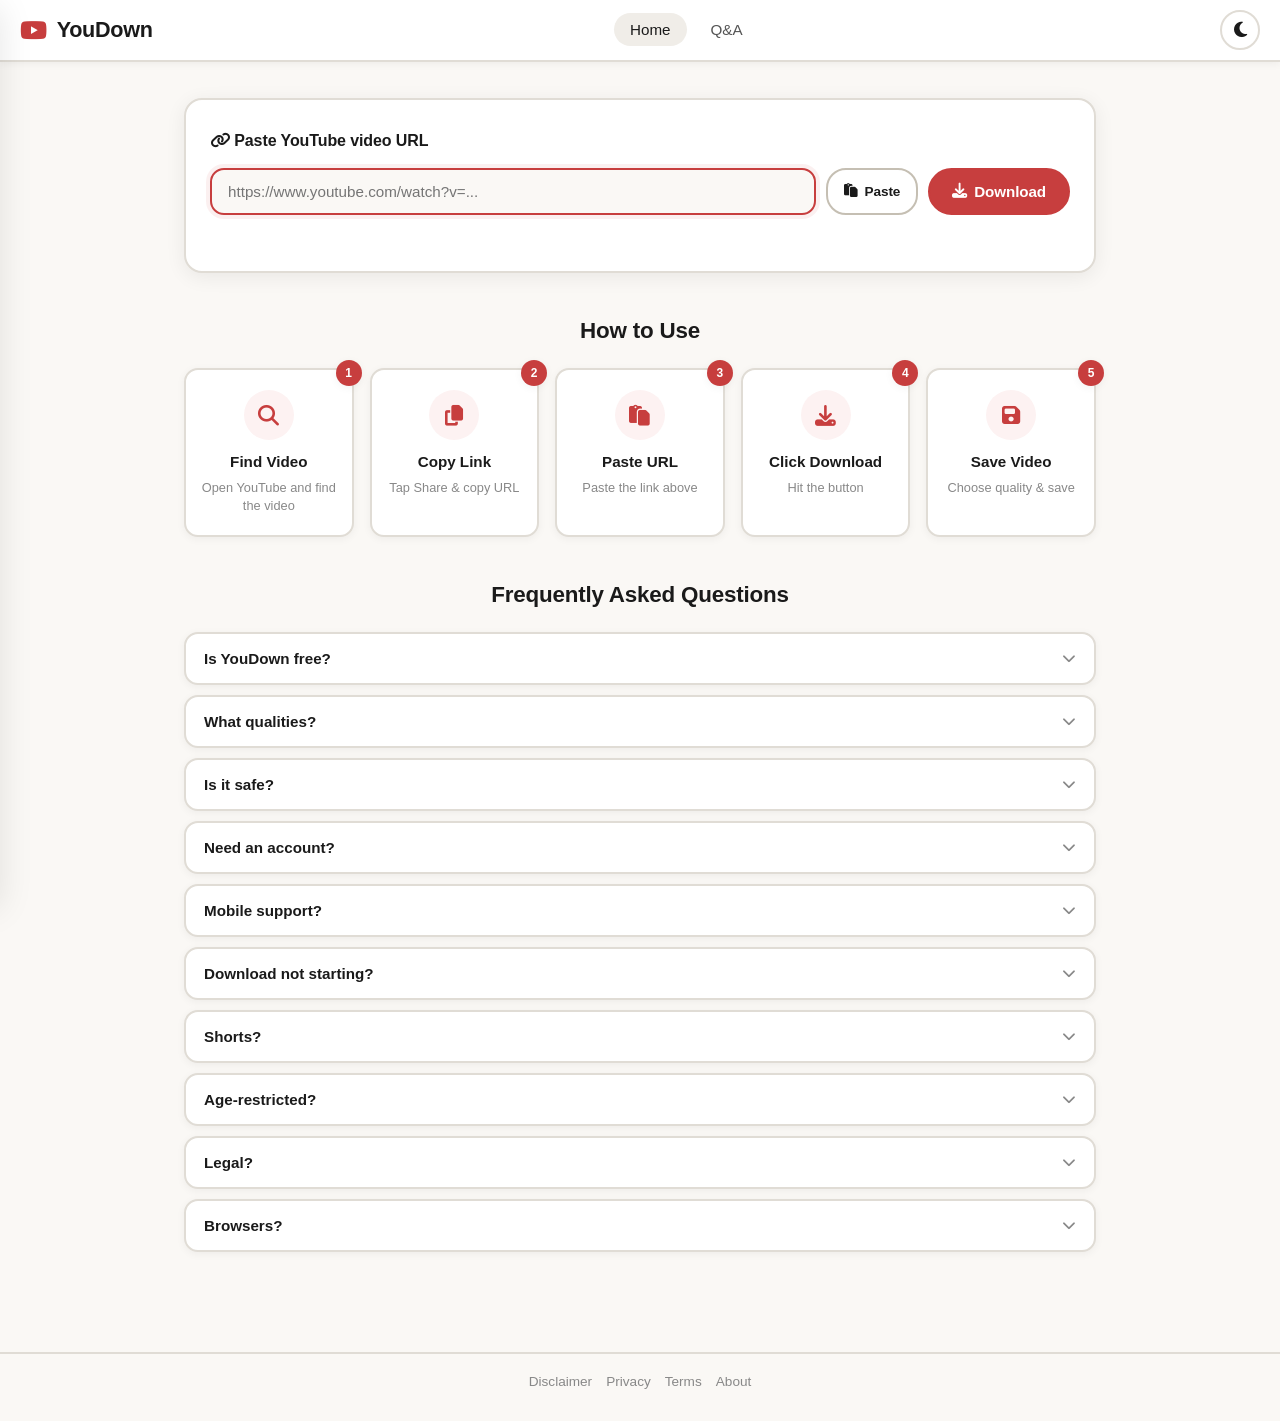
==== index.html @ 34039813 "Update and rename deepseek_html_20260524_008641.html to index.html" ====
<!DOCTYPE html>
<html lang="en">
<head>
    <meta charset="UTF-8">
    <meta name="viewport" content="width=device-width, initial-scale=1.0">
    <title>Snappy Down</title>
    <link rel="stylesheet" href="https://cdnjs.cloudflare.com/ajax/libs/font-awesome/6.4.0/css/all.min.css">
    <style>
        :root {
            --bg: #faf8f5;
            --bg-secondary: #f0ede8;
            --surface: #ffffff;
            --surface-hover: #f9f7f4;
            --text: #1a1a1a;
            --text-secondary: #555555;
            --text-muted: #888888;
            --border: #e0dcd5;
            --border-strong: #c5bfb3;
            --accent: #c73e3e;
            --accent-hover: #b53535;
            --accent-light: #fdf2f2;
            --shadow-sm: 0 2px 8px rgba(0, 0, 0, 0.05);
            --shadow: 0 4px 20px rgba(0, 0, 0, 0.07);
            --shadow-lg: 0 8px 32px rgba(0, 0, 0, 0.10);
            --radius-sm: 10px;
            --radius: 14px;
            --radius-lg: 18px;
            --font: -apple-system, BlinkMacSystemFont, 'Segoe UI', Roboto, Oxygen, Ubuntu, Cantarell, sans-serif;
            --transition: 0.2s cubic-bezier(0.4, 0, 0.2, 1);
            --navbar-height: 62px;
            --toast-bg: #1a1a1a;
            --toast-text: #ffffff;
            --overlay-bg: rgba(0, 0, 0, 0.5);
            --input-bg: #faf8f5;
        }

        body.dark {
            --bg: #1a1a1c;
            --bg-secondary: #222225;
            --surface: #28282b;
            --surface-hover: #2f2f33;
            --text: #e8e8e8;
            --text-secondary: #b0b0b0;
            --text-muted: #7a7a7a;
            --border: #3a3a3f;
            --border-strong: #505058;
            --accent: #e05555;
            --accent-hover: #c94848;
            --accent-light: #2a1f1f;
            --shadow-sm: 0 2px 8px rgba(0, 0, 0, 0.20);
            --shadow: 0 4px 20px rgba(0, 0, 0, 0.25);
            --shadow-lg: 0 8px 32px rgba(0, 0, 0, 0.30);
            --input-bg: #222225;
            --toast-bg: #e8e8e8;
            --toast-text: #1a1a1c;
            --overlay-bg: rgba(0, 0, 0, 0.7);
        }

        *,
        *::before,
        *::after {
            box-sizing: border-box;
            margin: 0;
            padding: 0;
        }

        html {
            scroll-behavior: smooth;
            font-size: 16px;
        }

        body {
            font-family: var(--font);
            background-color: var(--bg);
            color: var(--text);
            min-height: 100vh;
            transition: background-color var(--transition), color var(--transition);
            line-height: 1.6;
            -webkit-font-smoothing: antialiased;
            -moz-osx-font-smoothing: grayscale;
        }

        .navbar {
            position: sticky;
            top: 0;
            z-index: 1000;
            background: var(--surface);
            border-bottom: 2px solid var(--border);
            height: var(--navbar-height);
            display: flex;
            align-items: center;
            justify-content: space-between;
            padding: 0 20px;
            box-shadow: var(--shadow-sm);
            transition: background var(--transition), border var(--transition);
            gap: 16px;
        }

        .navbar-brand {
            display: flex;
            align-items: center;
            gap: 10px;
            font-weight: 700;
            font-size: 1.35rem;
            color: var(--text);
            text-decoration: none;
            letter-spacing: -0.3px;
            white-space: nowrap;
            flex-shrink: 0;
        }

        .navbar-brand i {
            color: var(--accent);
            font-size: 1.5rem;
        }

        .navbar-links {
            display: flex;
            align-items: center;
            gap: 8px;
            list-style: none;
        }

        .navbar-links a {
            text-decoration: none;
            color: var(--text-secondary);
            font-weight: 500;
            padding: 8px 16px;
            border-radius: 25px;
            transition: all var(--transition);
            font-size: 0.95rem;
            white-space: nowrap;
        }

        .navbar-links a:hover,
        .navbar-links a.active {
            color: var(--text);
            background: var(--bg-secondary);
        }

        .navbar-actions {
            display: flex;
            align-items: center;
            gap: 8px;
            flex-shrink: 0;
        }

        .btn-icon {
            width: 40px;
            height: 40px;
            border-radius: 50%;
            border: 2px solid var(--border);
            background: var(--surface);
            color: var(--text);
            cursor: pointer;
            display: flex;
            align-items: center;
            justify-content: center;
            font-size: 1.1rem;
            transition: all var(--transition);
            flex-shrink: 0;
        }

        .btn-icon:hover {
            background: var(--surface-hover);
            border-color: var(--border-strong);
        }
        .btn-icon:active {
            transform: scale(0.94);
        }

        .hamburger {
            display: none;
        }

        .drawer-overlay {
            display: none;
            position: fixed;
            inset: 0;
            background: var(--overlay-bg);
            z-index: 1100;
            opacity: 0;
            transition: opacity 0.25s ease;
        }
        .drawer-overlay.open {
            display: block;
            opacity: 1;
        }

        .drawer {
            position: fixed;
            top: 0;
            left: 0;
            width: 280px;
            height: 100vh;
            background: var(--surface);
            z-index: 1150;
            transform: translateX(-100%);
            transition: transform 0.3s cubic-bezier(0.4, 0, 0.2, 1);
            padding: 24px 20px;
            display: flex;
            flex-direction: column;
            gap: 16px;
            border-right: 2px solid var(--border);
            box-shadow: var(--shadow-lg);
        }
        .drawer.open {
            transform: translateX(0);
        }
        .drawer a {
            display: block;
            text-decoration: none;
            color: var(--text);
            font-weight: 500;
            padding: 12px 16px;
            border-radius: var(--radius-sm);
            transition: all var(--transition);
            font-size: 1rem;
        }
        .drawer a:hover {
            background: var(--bg-secondary);
        }
        .drawer-close {
            align-self: flex-end;
            background: none;
            border: none;
            color: var(--text);
            font-size: 1.5rem;
            cursor: pointer;
            padding: 6px;
        }

        .main-container {
            max-width: 680px;
            margin: 0 auto;
            padding: 28px 16px 40px;
            transition: max-width var(--transition);
        }

        @media (min-width: 1024px) {
            .main-container {
                max-width: 960px;
                padding: 36px 24px 48px;
            }
        }

        .input-card {
            background: var(--surface);
            border: 2px solid var(--border);
            border-radius: var(--radius-lg);
            padding: 28px 24px;
            box-shadow: var(--shadow);
            transition: all var(--transition);
            position: relative;
        }
        .input-card.hidden {
            display: none;
        }
        .input-card-label {
            font-weight: 600;
            font-size: 1rem;
            margin-bottom: 14px;
            color: var(--text);
            letter-spacing: -0.1px;
        }
        .input-row {
            display: flex;
            gap: 10px;
            flex-wrap: wrap;
        }
        .input-field {
            flex: 1;
            min-width: 200px;
            padding: 13px 16px;
            border: 2px solid var(--border);
            border-radius: var(--radius);
            background: var(--input-bg);
            color: var(--text);
            font-size: 0.95rem;
            font-family: var(--font);
            transition: all var(--transition);
            outline: none;
        }
        .input-field:focus {
            border-color: var(--accent);
            box-shadow: 0 0 0 4px rgba(199, 62, 62, 0.08);
        }
        .input-field.error {
            border-color: #e05555;
            animation: shake 0.5s ease;
        }
        @keyframes shake {
            0%,
            100% {
                transform: translateX(0);
            }
            20% {
                transform: translateX(-6px);
            }
            40% {
                transform: translateX(6px);
            }
            60% {
                transform: translateX(-4px);
            }
            80% {
                transform: translateX(4px);
            }
        }

        .btn {
            padding: 12px 22px;
            border-radius: 25px;
            font-weight: 600;
            font-size: 0.95rem;
            cursor: pointer;
            border: 2px solid transparent;
            transition: all var(--transition);
            font-family: var(--font);
            white-space: nowrap;
            display: inline-flex;
            align-items: center;
            gap: 7px;
            letter-spacing: -0.1px;
        }
        .btn:active {
            transform: scale(0.96);
        }
        .btn-primary {
            background: var(--accent);
            color: #fff;
            border-color: var(--accent);
        }
        .btn-primary:hover {
            background: var(--accent-hover);
            border-color: var(--accent-hover);
            box-shadow: 0 4px 16px rgba(199, 62, 62, 0.25);
        }
        .btn-outline {
            background: var(--surface);
            color: var(--text);
            border-color: var(--border-strong);
        }
        .btn-outline:hover {
            background: var(--surface-hover);
            border-color: var(--text-muted);
        }
        .btn-sm {
            padding: 8px 16px;
            font-size: 0.85rem;
            border-radius: 20px;
        }
        .btn:disabled {
            opacity: 0.6;
            cursor: not-allowed;
            pointer-events: none;
        }

        .error-message {
            color: #e05555;
            font-size: 0.85rem;
            margin-top: 8px;
            min-height: 20px;
            font-weight: 500;
        }

        .spinner {
            display: inline-block;
            width: 18px;
            height: 18px;
            border: 2.5px solid rgba(255, 255, 255, 0.3);
            border-top-color: #fff;
            border-radius: 50%;
            animation: spin 0.7s linear infinite;
        }
        @keyframes spin {
            to {
                transform: rotate(360deg);
            }
        }
        .btn-outline .spinner {
            border-color: rgba(0, 0, 0, 0.15);
            border-top-color: var(--text);
        }
        body.dark .btn-outline .spinner {
            border-color: rgba(255, 255, 255, 0.2);
            border-top-color: #fff;
        }

        .result-card {
            background: var(--surface);
            border: 2px solid var(--border);
            border-radius: var(--radius-lg);
            padding: 24px;
            box-shadow: var(--shadow);
            animation: fadeSlideIn 0.4s ease;
            position: relative;
            transition: all var(--transition);
        }
        .result-card.hidden {
            display: none;
        }
        @keyframes fadeSlideIn {
            from {
                opacity: 0;
                transform: translateY(20px);
            }
            to {
                opacity: 1;
                transform: translateY(0);
            }
        }
        .result-new-link-btn {
            position: absolute;
            top: 16px;
            right: 16px;
            width: 38px;
            height: 38px;
            border-radius: 50%;
            border: 2px solid var(--border);
            background: var(--surface);
            color: var(--text);
            cursor: pointer;
            display: flex;
            align-items: center;
            justify-content: center;
            font-size: 1.2rem;
            transition: all var(--transition);
            z-index: 5;
        }
        .result-new-link-btn:hover {
            background: var(--accent-light);
            border-color: var(--accent);
            color: var(--accent);
        }
        .result-layout {
            display: flex;
            gap: 20px;
            flex-wrap: wrap;
            align-items: flex-start;
        }
        .result-video-wrapper {
            flex-shrink: 0;
            width: 100%;
            max-width: 100%;
            border-radius: var(--radius);
            overflow: hidden;
            background: #000;
            box-shadow: var(--shadow-sm);
            border: 2px solid var(--border);
        }
        .result-video-wrapper video {
            width: 100%;
            display: block;
            border-radius: var(--radius);
            max-height: 400px;
            object-fit: contain;
        }
        @media (min-width: 768px) {
            .result-video-wrapper {
                width: 220px;
                max-width: 220px;
                flex-shrink: 0;
            }
            .result-video-wrapper video {
                max-height: 180px;
            }
        }
        .result-info {
            flex: 1;
            min-width: 200px;
            display: flex;
            flex-direction: column;
            gap: 12px;
        }
        .result-title {
            font-weight: 700;
            font-size: 1.1rem;
            color: var(--text);
            line-height: 1.3;
            word-break: break-word;
        }
        .result-channel {
            font-weight: 500;
            font-size: 0.9rem;
            color: var(--text-secondary);
            display: flex;
            align-items: center;
            gap: 6px;
        }
        .result-channel i {
            color: var(--accent);
            font-size: 0.85rem;
        }
        .result-dl-buttons {
            display: flex;
            flex-wrap: wrap;
            gap: 8px;
            margin-top: 4px;
        }
        .result-dl-buttons .btn {
            font-size: 0.85rem;
            padding: 9px 16px;
            border-radius: 22px;
        }

        .section-title {
            text-align: center;
            font-weight: 700;
            font-size: 1.4rem;
            margin: 40px 0 20px;
            color: var(--text);
            letter-spacing: -0.2px;
        }
        .steps-grid {
            display: grid;
            grid-template-columns: repeat(2, 1fr);
            gap: 14px;
            margin-bottom: 32px;
        }
        @media (min-width: 640px) {
            .steps-grid {
                grid-template-columns: repeat(3, 1fr);
            }
        }
        @media (min-width: 1024px) {
            .steps-grid {
                grid-template-columns: repeat(5, 1fr);
                gap: 16px;
            }
        }
        .step-card {
            background: var(--surface);
            border: 2px solid var(--border);
            border-radius: var(--radius);
            padding: 20px 14px;
            text-align: center;
            transition: all var(--transition);
            position: relative;
            box-shadow: var(--shadow-sm);
            opacity: 0;
            transform: translateY(30px);
        }
        .step-card.visible {
            opacity: 1;
            transform: translateY(0);
            transition: all 0.5s ease;
        }
        .step-card:hover {
            box-shadow: var(--shadow);
            border-color: var(--border-strong);
            transform: translateY(-2px);
        }
        .step-badge {
            position: absolute;
            top: -10px;
            right: -10px;
            width: 26px;
            height: 26px;
            border-radius: 50%;
            background: var(--accent);
            color: #fff;
            font-weight: 700;
            font-size: 0.75rem;
            display: flex;
            align-items: center;
            justify-content: center;
            box-shadow: var(--shadow-sm);
        }
        .step-icon-circle {
            width: 50px;
            height: 50px;
            border-radius: 50%;
            background: #fdf2f2;
            color: var(--accent);
            display: flex;
            align-items: center;
            justify-content: center;
            font-size: 1.3rem;
            margin: 0 auto 10px;
        }
        body.dark .step-icon-circle {
            background: #2a1f1f;
            color: #e05555;
        }
        .step-card h4 {
            font-weight: 600;
            font-size: 0.95rem;
            margin-bottom: 4px;
            color: var(--text);
        }
        .step-card p {
            font-size: 0.8rem;
            color: var(--text-muted);
            line-height: 1.4;
        }

        .faq-section {
            margin-bottom: 32px;
        }
        .faq-item {
            border: 2px solid var(--border);
            border-radius: var(--radius);
            margin-bottom: 10px;
            background: var(--surface);
            overflow: hidden;
            transition: all var(--transition);
            box-shadow: var(--shadow-sm);
        }
        .faq-question {
            width: 100%;
            background: none;
            border: none;
            padding: 16px 18px;
            font-size: 0.95rem;
            font-weight: 600;
            cursor: pointer;
            display: flex;
            justify-content: space-between;
            align-items: center;
            color: var(--text);
            font-family: var(--font);
            text-align: left;
            transition: all var(--transition);
            gap: 12px;
        }
        .faq-question:hover {
            background: var(--surface-hover);
        }
        .faq-question i {
            transition: transform 0.3s ease;
            font-size: 0.85rem;
            color: var(--text-muted);
            flex-shrink: 0;
        }
        .faq-item.open .faq-question i {
            transform: rotate(180deg);
            color: var(--accent);
        }
        .faq-answer {
            max-height: 0;
            overflow: hidden;
            transition: max-height 0.35s ease, padding 0.35s ease;
            padding: 0 18px;
        }
        .faq-item.open .faq-answer {
            max-height: 200px;
            padding: 0 18px 16px;
        }
        .faq-answer p {
            font-size: 0.88rem;
            color: var(--text-secondary);
            line-height: 1.5;
        }

        .app-footer {
            text-align: center;
            padding: 20px 16px 32px;
            border-top: 2px solid var(--border);
            margin-top: 20px;
            display: flex;
            flex-wrap: wrap;
            justify-content: center;
            gap: 14px;
        }
        .app-footer button {
            background: none;
            border: none;
            color: var(--text-muted);
            cursor: pointer;
            font-size: 0.85rem;
            font-family: var(--font);
            transition: color var(--transition);
            font-weight: 500;
        }
        .app-footer button:hover {
            color: var(--accent);
            text-decoration: underline;
        }

        .modal-overlay {
            position: fixed;
            inset: 0;
            background: var(--overlay-bg);
            z-index: 2000;
            display: flex;
            align-items: center;
            justify-content: center;
            padding: 20px;
            opacity: 0;
            pointer-events: none;
            transition: opacity 0.25s ease;
        }
        .modal-overlay.open {
            opacity: 1;
            pointer-events: auto;
        }
        .modal-card {
            background: var(--surface);
            border: 2px solid var(--border);
            border-radius: var(--radius-lg);
            padding: 28px 24px;
            max-width: 520px;
            width: 100%;
            box-shadow: var(--shadow-lg);
            position: relative;
            max-height: 80vh;
            overflow-y: auto;
            transform: translateY(20px);
            transition: transform 0.3s ease;
        }
        .modal-overlay.open .modal-card {
            transform: translateY(0);
        }
        .modal-close {
            position: absolute;
            top: 12px;
            right: 14px;
            background: none;
            border: none;
            font-size: 1.4rem;
            cursor: pointer;
            color: var(--text-muted);
            transition: color var(--transition);
        }
        .modal-close:hover {
            color: var(--accent);
        }
        .modal-card h3 {
            margin-bottom: 12px;
            font-size: 1.2rem;
            color: var(--text);
        }
        .modal-card p {
            font-size: 0.9rem;
            color: var(--text-secondary);
            line-height: 1.6;
        }

        .toast-container {
            position: fixed;
            top: 20px;
            right: 20px;
            z-index: 3000;
            display: flex;
            flex-direction: column;
            gap: 10px;
            pointer-events: none;
        }
        .toast {
            background: var(--toast-bg);
            color: var(--toast-text);
            padding: 14px 20px;
            border-radius: 25px;
            font-weight: 600;
            font-size: 0.9rem;
            box-shadow: var(--shadow-lg);
            animation: toastIn 0.35s ease, toastOut 0.35s ease 2.8s forwards;
            pointer-events: auto;
            max-width: 380px;
            word-break: break-word;
            display: flex;
            align-items: center;
            gap: 8px;
        }
        .toast.success {
            border-left: 4px solid #4caf50;
        }
        .toast.error {
            border-left: 4px solid #e05555;
        }
        @keyframes toastIn {
            from {
                opacity: 0;
                transform: translateX(60px);
            }
            to {
                opacity: 1;
                transform: translateX(0);
            }
        }
        @keyframes toastOut {
            from {
                opacity: 1;
                transform: translateX(0);
            }
            to {
                opacity: 0;
                transform: translateX(60px);
            }
        }

        @media (max-width: 768px) {
            .navbar-links {
                display: none;
            }
            .hamburger {
                display: flex;
            }
            .input-row {
                flex-direction: column;
            }
            .result-layout {
                flex-direction: column;
            }
            .result-video-wrapper {
                width: 100%;
                max-width: 100%;
            }
            .result-video-wrapper video {
                max-height: 300px;
            }
        }
    </style>
</head>
<body>
    <nav class="navbar" id="navbar">
        <a href="#" class="navbar-brand"><i class="fa-brands fa-youtube"></i> YouDown</a>
        <ul class="navbar-links" id="navbarLinks">
            <li><a href="#home" class="active">Home</a></li>
            <li><a href="#faq-section">Q&A</a></li>
        </ul>
        <div class="navbar-actions">
            <button class="btn-icon" id="themeToggle" title="Toggle theme"><i class="fa-solid fa-moon"></i></button>
            <button class="btn-icon hamburger" id="hamburgerBtn"><i class="fa-solid fa-bars"></i></button>
        </div>
    </nav>

    <div class="drawer-overlay" id="drawerOverlay"></div>
    <div class="drawer" id="drawer">
        <button class="drawer-close" id="drawerClose">&times;</button>
        <a href="#home" class="drawer-link">Home</a>
        <a href="#faq-section" class="drawer-link">Q&A</a>
    </div>

    <div class="main-container" id="home">
        <div class="input-card" id="inputCard">
            <div class="input-card-label"><i class="fa-solid fa-link"></i> Paste YouTube video URL</div>
            <div class="input-row">
                <input type="text" class="input-field" id="urlInput" placeholder="https://www.youtube.com/watch?v=..." autocomplete="off">
                <button class="btn btn-outline btn-sm" id="pasteBtn"><i class="fa-solid fa-paste"></i> Paste</button>
                <button class="btn btn-primary" id="downloadBtn"><i class="fa-solid fa-download"></i> Download</button>
            </div>
            <div class="error-message" id="errorMessage"></div>
        </div>

        <div class="result-card hidden" id="resultCard">
            <button class="result-new-link-btn" id="newLinkBtn" title="New Link"><i class="fa-solid fa-plus"></i></button>
            <div class="result-layout">
                <div class="result-video-wrapper" id="videoWrapper">
                    <video id="videoPlayer" controls playsinline preload="metadata"></video>
                </div>
                <div class="result-info">
                    <div class="result-title" id="resultTitle">-</div>
                    <div class="result-channel" id="resultChannel"><i class="fa-solid fa-user"></i> <span>-</span></div>
                    <div class="result-dl-buttons" id="resultButtons"></div>
                </div>
            </div>
        </div>

        <h2 class="section-title">How to Use</h2>
        <div class="steps-grid" id="stepsGrid">
            <div class="step-card" data-step="1"><span class="step-badge">1</span><div class="step-icon-circle"><i class="fa-solid fa-magnifying-glass"></i></div><h4>Find Video</h4><p>Open YouTube and find the video</p></div>
            <div class="step-card" data-step="2"><span class="step-badge">2</span><div class="step-icon-circle"><i class="fa-solid fa-copy"></i></div><h4>Copy Link</h4><p>Tap Share & copy URL</p></div>
            <div class="step-card" data-step="3"><span class="step-badge">3</span><div class="step-icon-circle"><i class="fa-solid fa-paste"></i></div><h4>Paste URL</h4><p>Paste the link above</p></div>
            <div class="step-card" data-step="4"><span class="step-badge">4</span><div class="step-icon-circle"><i class="fa-solid fa-download"></i></div><h4>Click Download</h4><p>Hit the button</p></div>
            <div class="step-card" data-step="5"><span class="step-badge">5</span><div class="step-icon-circle"><i class="fa-solid fa-floppy-disk"></i></div><h4>Save Video</h4><p>Choose quality & save</p></div>
        </div>

        <h2 class="section-title" id="faq-section">Frequently Asked Questions</h2>
        <div class="faq-section" id="faqContainer">
            <div class="faq-item"><button class="faq-question">Is YouDown free? <i class="fa-solid fa-chevron-down"></i></button><div class="faq-answer"><p>Yes, completely free.</p></div></div>
            <div class="faq-item"><button class="faq-question">What qualities? <i class="fa-solid fa-chevron-down"></i></button><div class="faq-answer"><p>360p, 720p, 1080p, audio.</p></div></div>
            <div class="faq-item"><button class="faq-question">Is it safe? <i class="fa-solid fa-chevron-down"></i></button><div class="faq-answer"><p>Yes, no data stored.</p></div></div>
            <div class="faq-item"><button class="faq-question">Need an account? <i class="fa-solid fa-chevron-down"></i></button><div class="faq-answer"><p>No account required.</p></div></div>
            <div class="faq-item"><button class="faq-question">Mobile support? <i class="fa-solid fa-chevron-down"></i></button><div class="faq-answer"><p>Fully responsive.</p></div></div>
            <div class="faq-item"><button class="faq-question">Download not starting? <i class="fa-solid fa-chevron-down"></i></button><div class="faq-answer"><p>Check URL validity.</p></div></div>
            <div class="faq-item"><button class="faq-question">Shorts? <i class="fa-solid fa-chevron-down"></i></button><div class="faq-answer"><p>Yes, supported.</p></div></div>
            <div class="faq-item"><button class="faq-question">Age-restricted? <i class="fa-solid fa-chevron-down"></i></button><div class="faq-answer"><p>May require login.</p></div></div>
            <div class="faq-item"><button class="faq-question">Legal? <i class="fa-solid fa-chevron-down"></i></button><div class="faq-answer"><p>Check YouTube's terms.</p></div></div>
            <div class="faq-item"><button class="faq-question">Browsers? <i class="fa-solid fa-chevron-down"></i></button><div class="faq-answer"><p>All modern browsers.</p></div></div>
        </div>
    </div>

    <footer class="app-footer">
        <button data-modal="disclaimer">Disclaimer</button>
        <button data-modal="privacy">Privacy</button>
        <button data-modal="terms">Terms</button>
        <button data-modal="about">About</button>
    </footer>

    <div class="modal-overlay" id="modalDisclaimer"><div class="modal-card"><button class="modal-close" data-close>&times;</button><h3>Disclaimer</h3><p>Educational tool. Not affiliated with YouTube.</p></div></div>
    <div class="modal-overlay" id="modalPrivacy"><div class="modal-card"><button class="modal-close" data-close>&times;</button><h3>Privacy</h3><p>No data collected.</p></div></div>
    <div class="modal-overlay" id="modalTerms"><div class="modal-card"><button class="modal-close" data-close>&times;</button><h3>Terms</h3><p>Use responsibly.</p></div></div>
    <div class="modal-overlay" id="modalAbout"><div class="modal-card"><button class="modal-close" data-close>&times;</button><h3>About</h3><p>Minimalist YouTube downloader with dual API support.</p></div></div>

    <div class="toast-container" id="toastContainer"></div>

    <script>
        (function() {
            // ============ API CONFIGURATION ============
            const API_CONFIG = {
                videoDetailsEndpoint: 'https://youtube-media-downloader.p.rapidapi.com/v2/video/details',
                mp3DownloadEndpoint: 'https://youtube-mp3-audio-video-downloader.p.rapidapi.com/get_mp3_download_link',
                key: '23d7792dfamshac4ad4751a68f49p1438c8jsn17a353c04fbd',
                videoHost: 'youtube-media-downloader.p.rapidapi.com',
                mp3Host: 'youtube-mp3-audio-video-downloader.p.rapidapi.com'
            };

            const $ = (s) => document.querySelector(s);
            const $$ = (s) => document.querySelectorAll(s);

            const urlInput = $('#urlInput');
            const pasteBtn = $('#pasteBtn');
            const downloadBtn = $('#downloadBtn');
            const errorMessage = $('#errorMessage');
            const inputCard = $('#inputCard');
            const resultCard = $('#resultCard');
            const newLinkBtn = $('#newLinkBtn');
            const videoPlayer = $('#videoPlayer');
            const resultTitle = $('#resultTitle');
            const resultChannel = $('#resultChannel span');
            const resultButtons = $('#resultButtons');
            const themeToggle = $('#themeToggle');
            const hamburgerBtn = $('#hamburgerBtn');
            const drawer = $('#drawer');
            const drawerOverlay = $('#drawerOverlay');
            const drawerClose = $('#drawerClose');
            const toastContainer = $('#toastContainer');
            const stepCards = $$('.step-card');
            const faqContainer = $('#faqContainer');
            const modalOverlays = $$('.modal-overlay');

            let isDownloading = false;

            // ============ THEME ============
            function applyTheme(mode) {
                if (mode === 'dark') {
                    document.body.classList.add('dark');
                    themeToggle.innerHTML = '<i class="fa-solid fa-sun"></i>';
                } else {
                    document.body.classList.remove('dark');
                    themeToggle.innerHTML = '<i class="fa-solid fa-moon"></i>';
                }
                localStorage.setItem('youdown-theme', mode);
            }
            const savedTheme = localStorage.getItem('youdown-theme') || 'light';
            applyTheme(savedTheme);
            themeToggle.addEventListener('click', () => {
                const current = document.body.classList.contains('dark') ? 'dark' : 'light';
                applyTheme(current === 'dark' ? 'light' : 'dark');
            });

            // ============ DRAWER ============
            function openDrawer() {
                drawer.classList.add('open');
                drawerOverlay.classList.add('open');
                document.body.style.overflow = 'hidden';
            }
            function closeDrawer() {
                drawer.classList.remove('open');
                drawerOverlay.classList.remove('open');
                document.body.style.overflow = '';
            }
            hamburgerBtn.addEventListener('click', openDrawer);
            drawerClose.addEventListener('click', closeDrawer);
            drawerOverlay.addEventListener('click', closeDrawer);
            document.querySelectorAll('.drawer-link').forEach(link => link.addEventListener('click', closeDrawer));

            // ============ TOAST ============
            function showToast(message, type = 'success') {
                const toast = document.createElement('div');
                toast.className = `toast ${type}`;
                toast.innerHTML = `<i class="fa-solid ${type === 'success' ? 'fa-circle-check' : 'fa-circle-exclamation'}"></i> ${message}`;
                toastContainer.appendChild(toast);
                setTimeout(() => toast.remove(), 3300);
            }

            // ============ ERROR ============
            function showError(msg) {
                errorMessage.textContent = msg;
                urlInput.classList.add('error');
                setTimeout(() => urlInput.classList.remove('error'), 500);
            }
            function clearError() {
                errorMessage.textContent = '';
                urlInput.classList.remove('error');
            }

            // ============ CLIPBOARD ============
            async function handlePaste() {
                clearError();
                try {
                    const permission = await navigator.permissions.query({ name: 'clipboard-read' });
                    if (permission.state === 'denied') {
                        showToast('Clipboard access denied. Paste manually.', 'error');
                        return;
                    }
                    const text = await navigator.clipboard.readText();
                    if (text.trim()) {
                        urlInput.value = text.trim();
                        showToast('URL pasted!', 'success');
                    } else {
                        showToast('Clipboard empty.', 'error');
                    }
                } catch {
                    showToast('Could not read clipboard. Use Ctrl+V.', 'error');
                }
                urlInput.focus();
            }
            pasteBtn.addEventListener('click', handlePaste);

            // ============ URL VALIDATION ============
            function isValidYouTubeURL(url) {
                return /^(https?:\/\/)?(www\.)?(youtube\.com\/(watch\?v=|shorts\/|embed\/)|youtu\.be\/)[\w\-]{11}/i.test(url);
            }

            // ============ EXTRACT VIDEO ID ============
            function extractVideoId(url) {
                const match = url.match(/(?:v=|\/|youtu\.be\/)([0-9A-Za-z_-]{11})/);
                return match ? match[1] : null;
            }

            // ============ DOWNLOAD HANDLER (DUAL API) ============
            async function handleDownload() {
                if (isDownloading) return;
                clearError();
                const url = urlInput.value.trim();
                if (!url) {
                    showError('Please enter a YouTube video URL.');
                    return;
                }
                if (!isValidYouTubeURL(url)) {
                    showError('Invalid YouTube URL.');
                    return;
                }
                isDownloading = true;
                downloadBtn.disabled = true;
                downloadBtn.innerHTML = '<span class="spinner"></span> Fetching...';

                try {
                    const videoId = extractVideoId(url);
                    if (!videoId) throw new Error('Could not extract video ID.');

                    // Fetch video details (format info + channel name)
                    const videoResponse = await fetch(`${API_CONFIG.videoDetailsEndpoint}?videoId=${videoId}`, {
                        method: 'GET',
                        headers: {
                            'x-rapidapi-key': API_CONFIG.key,
                            'x-rapidapi-host': API_CONFIG.videoHost,
                            'Content-Type': 'application/json'
                        }
                    });
                    if (!videoResponse.ok) {
                        const errText = await videoResponse.text();
                        throw new Error(`Video API error (${videoResponse.status}): ${errText.substring(0, 120)}`);
                    }
                    const videoData = await videoResponse.json();
                    console.log('Video details:', videoData);

                    const title = videoData.title || 'Unknown Title';
                    const author = videoData.channelTitle || videoData.channel || 'Unknown Channel';
                    let formats = [];
                    if (videoData.videos && Array.isArray(videoData.videos.items)) {
                        formats = videoData.videos.items;
                    }
                    if (!formats.length) throw new Error('No downloadable formats found.');

                    // Fetch MP3 download link (second API)
                    let mp3Url = null;
                    try {
                        const mp3Response = await fetch(`${API_CONFIG.mp3DownloadEndpoint}/${videoId}?quality=low&wait_until_the_file_is_ready=false`, {
                            method: 'GET',
                            headers: {
                                'x-rapidapi-key': API_CONFIG.key,
                                'x-rapidapi-host': API_CONFIG.mp3Host,
                                'Content-Type': 'application/json'
                            }
                        });
                        if (mp3Response.ok) {
                            const mp3Data = await mp3Response.json();
                            console.log('MP3 API response:', mp3Data);
                            // The API might return a link field or a direct URL string
                            if (typeof mp3Data === 'string') {
                                mp3Url = mp3Data;
                            } else if (mp3Data.link) {
                                mp3Url = mp3Data.link;
                            } else if (mp3Data.url) {
                                mp3Url = mp3Data.url;
                            }
                        }
                    } catch (mp3Error) {
                        console.warn('MP3 API failed, continuing without audio:', mp3Error);
                    }

                    // Build format buttons
                    const hd = formats.find(f => f.quality?.includes('1080')) || formats.find(f => f.quality?.includes('720')) || formats[0];
                    const sd = formats.find(f => f.quality?.includes('360')) || formats.find(f => f.quality?.includes('480')) || null;
                    const playerUrl = hd.url;

                    // Populate UI
                    resultTitle.textContent = title;
                    resultChannel.textContent = author;
                    videoPlayer.innerHTML = '';
                    if (playerUrl) {
                        const source = document.createElement('source');
                        source.src = playerUrl;
                        source.type = 'video/mp4';
                        videoPlayer.appendChild(source);
                        videoPlayer.load();
                    }

                    resultButtons.innerHTML = '';
                    const addedUrls = new Set();
                    function addButton(label, link, primary = false) {
                        if (!link || addedUrls.has(link)) return;
                        addedUrls.add(link);
                        const btn = document.createElement('button');
                        btn.className = `btn ${primary ? 'btn-primary' : 'btn-outline'} btn-sm`;
                        btn.innerHTML = `<i class="fa-solid fa-download"></i> ${label}`;
                        btn.addEventListener('click', () => window.open(link, '_blank'));
                        resultButtons.appendChild(btn);
                    }

                    if (hd) addButton('HD Video', hd.url, true);
                    if (sd && sd.url !== hd?.url) addButton('SD Video', sd.url);
                    if (mp3Url) addButton('Audio MP3', mp3Url);
                    // Add remaining formats as fallback
                    formats.forEach(f => {
                        if (!addedUrls.has(f.url)) addButton(f.quality || 'Download', f.url);
                    });

                    inputCard.classList.add('hidden');
                    resultCard.classList.remove('hidden');
                    resultCard.style.animation = 'none';
                    resultCard.offsetHeight;
                    resultCard.style.animation = 'fadeSlideIn 0.4s ease';
                    resultCard.scrollIntoView({ behavior: 'smooth', block: 'start' });
                    showToast('Video ready! 🎉', 'success');
                } catch (err) {
                    console.error(err);
                    showError(err.message);
                    showToast(err.message, 'error');
                } finally {
                    isDownloading = false;
                    downloadBtn.disabled = false;
                    downloadBtn.innerHTML = '<i class="fa-solid fa-download"></i> Download';
                }
            }

            downloadBtn.addEventListener('click', handleDownload);
            urlInput.addEventListener('keydown', (e) => { if (e.key === 'Enter') handleDownload(); });

            // ============ NEW LINK RESET ============
            newLinkBtn.addEventListener('click', () => {
                resultCard.classList.add('hidden');
                inputCard.classList.remove('hidden');
                urlInput.value = '';
                clearError();
                videoPlayer.innerHTML = '';
                resultButtons.innerHTML = '';
                resultTitle.textContent = '-';
                resultChannel.textContent = '-';
                urlInput.focus();
                window.scrollTo({ top: inputCard.offsetTop - 80, behavior: 'smooth' });
            });

            // ============ STEPS ANIMATION ============
            const observer = new IntersectionObserver((entries) => {
                entries.forEach(entry => {
                    if (entry.isIntersecting) {
                        const card = entry.target;
                        const step = parseInt(card.dataset.step || 1);
                        setTimeout(() => card.classList.add('visible'), (step - 1) * 80);
                        observer.unobserve(card);
                    }
                });
            }, { threshold: 0.2 });
            stepCards.forEach(card => observer.observe(card));

            // ============ FAQ ACCORDION ============
            faqContainer.addEventListener('click', (e) => {
                const q = e.target.closest('.faq-question');
                if (!q) return;
                const item = q.closest('.faq-item');
                const wasOpen = item.classList.contains('open');
                $$('.faq-item.open').forEach(i => i.classList.remove('open'));
                if (!wasOpen) item.classList.add('open');
            });

            // ============ MODALS ============
            function openModal(id) {
                const modal = document.getElementById(id);
                if (modal) {
                    modal.classList.add('open');
                    document.body.style.overflow = 'hidden';
                }
            }
            function closeAllModals() {
                modalOverlays.forEach(m => m.classList.remove('open'));
                document.body.style.overflow = '';
            }
            document.querySelectorAll('.app-footer button[data-modal]').forEach(btn => {
                btn.addEventListener('click', () => openModal('modal' + btn.dataset.modal.charAt(0).toUpperCase() + btn.dataset.modal.slice(1)));
            });
            document.querySelectorAll('.modal-close[data-close]').forEach(btn => btn.addEventListener('click', closeAllModals));
            modalOverlays.forEach(overlay => overlay.addEventListener('click', (e) => { if (e.target === overlay) closeAllModals(); }));
            document.addEventListener('keydown', (e) => { if (e.key === 'Escape') closeAllModals(); });

            // ============ NAV ACTIVE LINK ============
            document.querySelectorAll('#navbarLinks a').forEach(link => {
                link.addEventListener('click', function() {
                    document.querySelectorAll('#navbarLinks a').forEach(l => l.classList.remove('active'));
                    this.classList.add('active');
                });
            });

            setTimeout(() => urlInput.focus(), 400);
        })();
    </script>
</body>
</html>
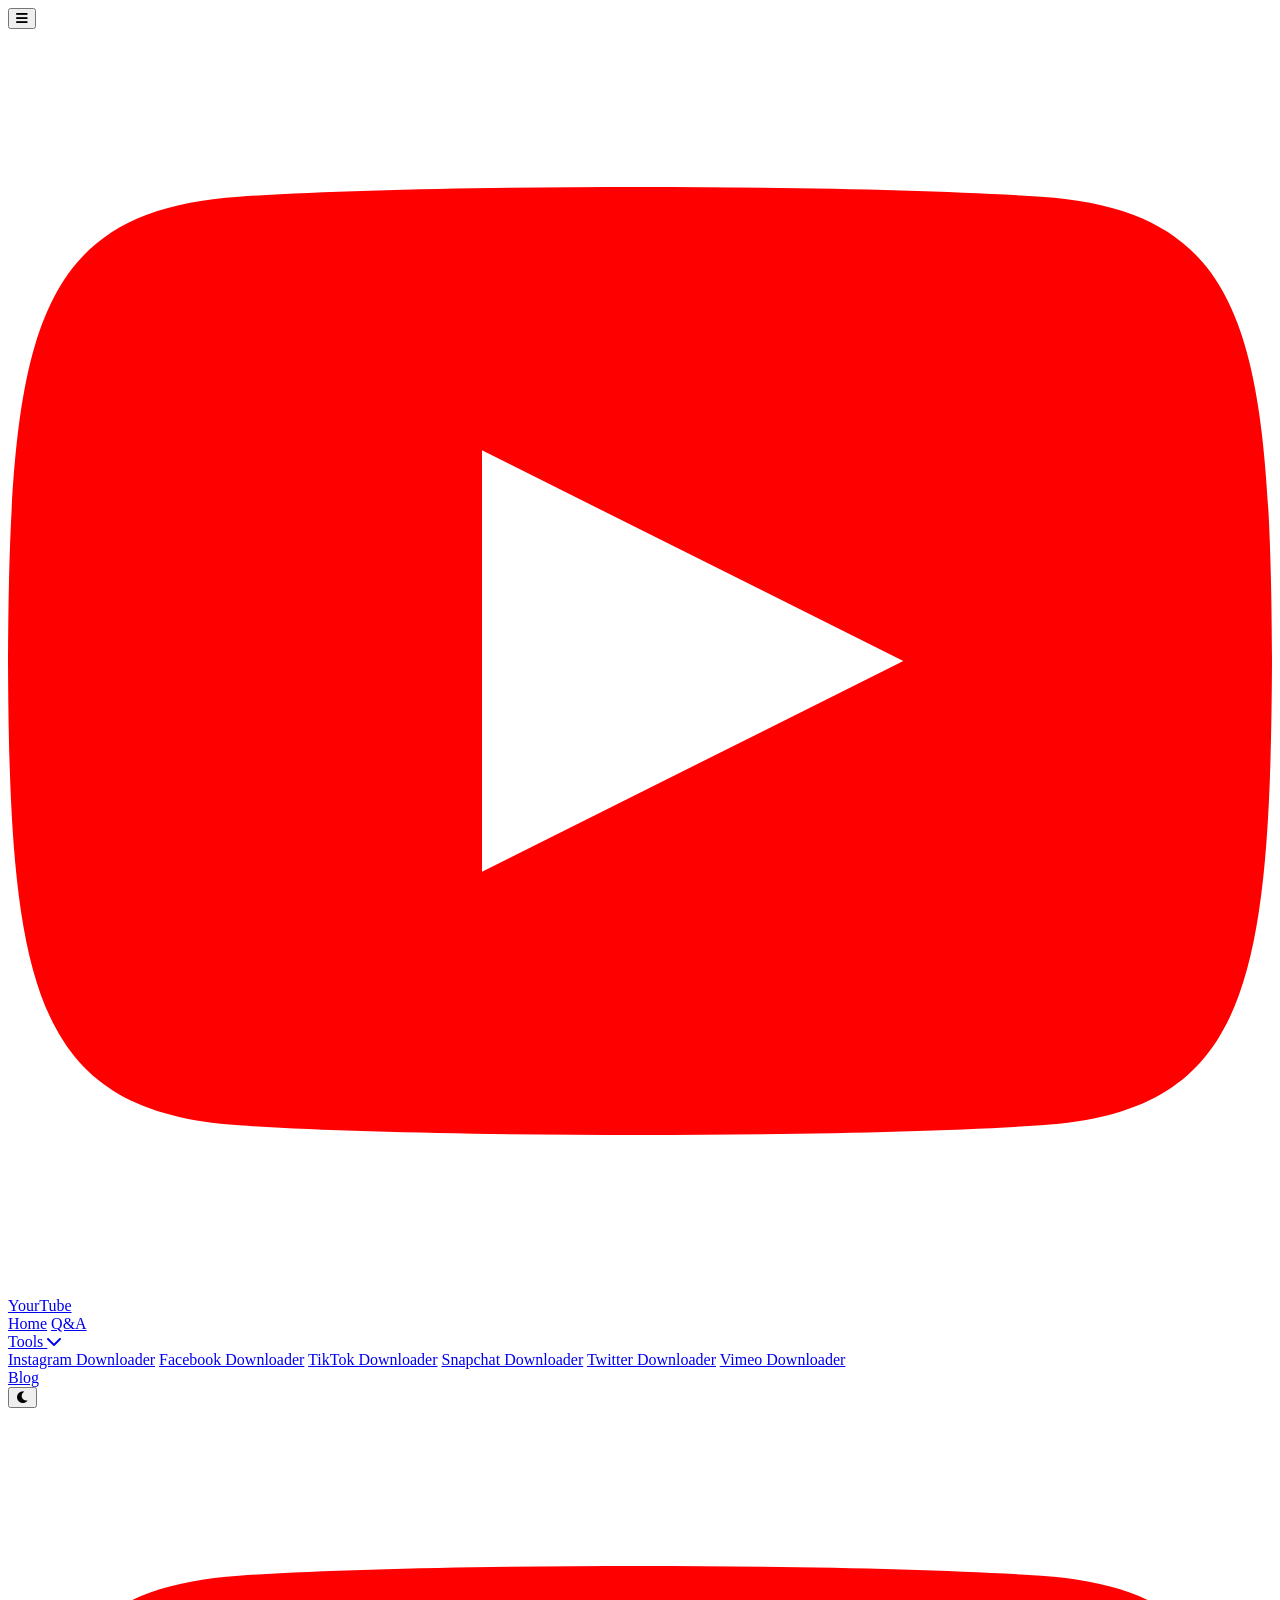
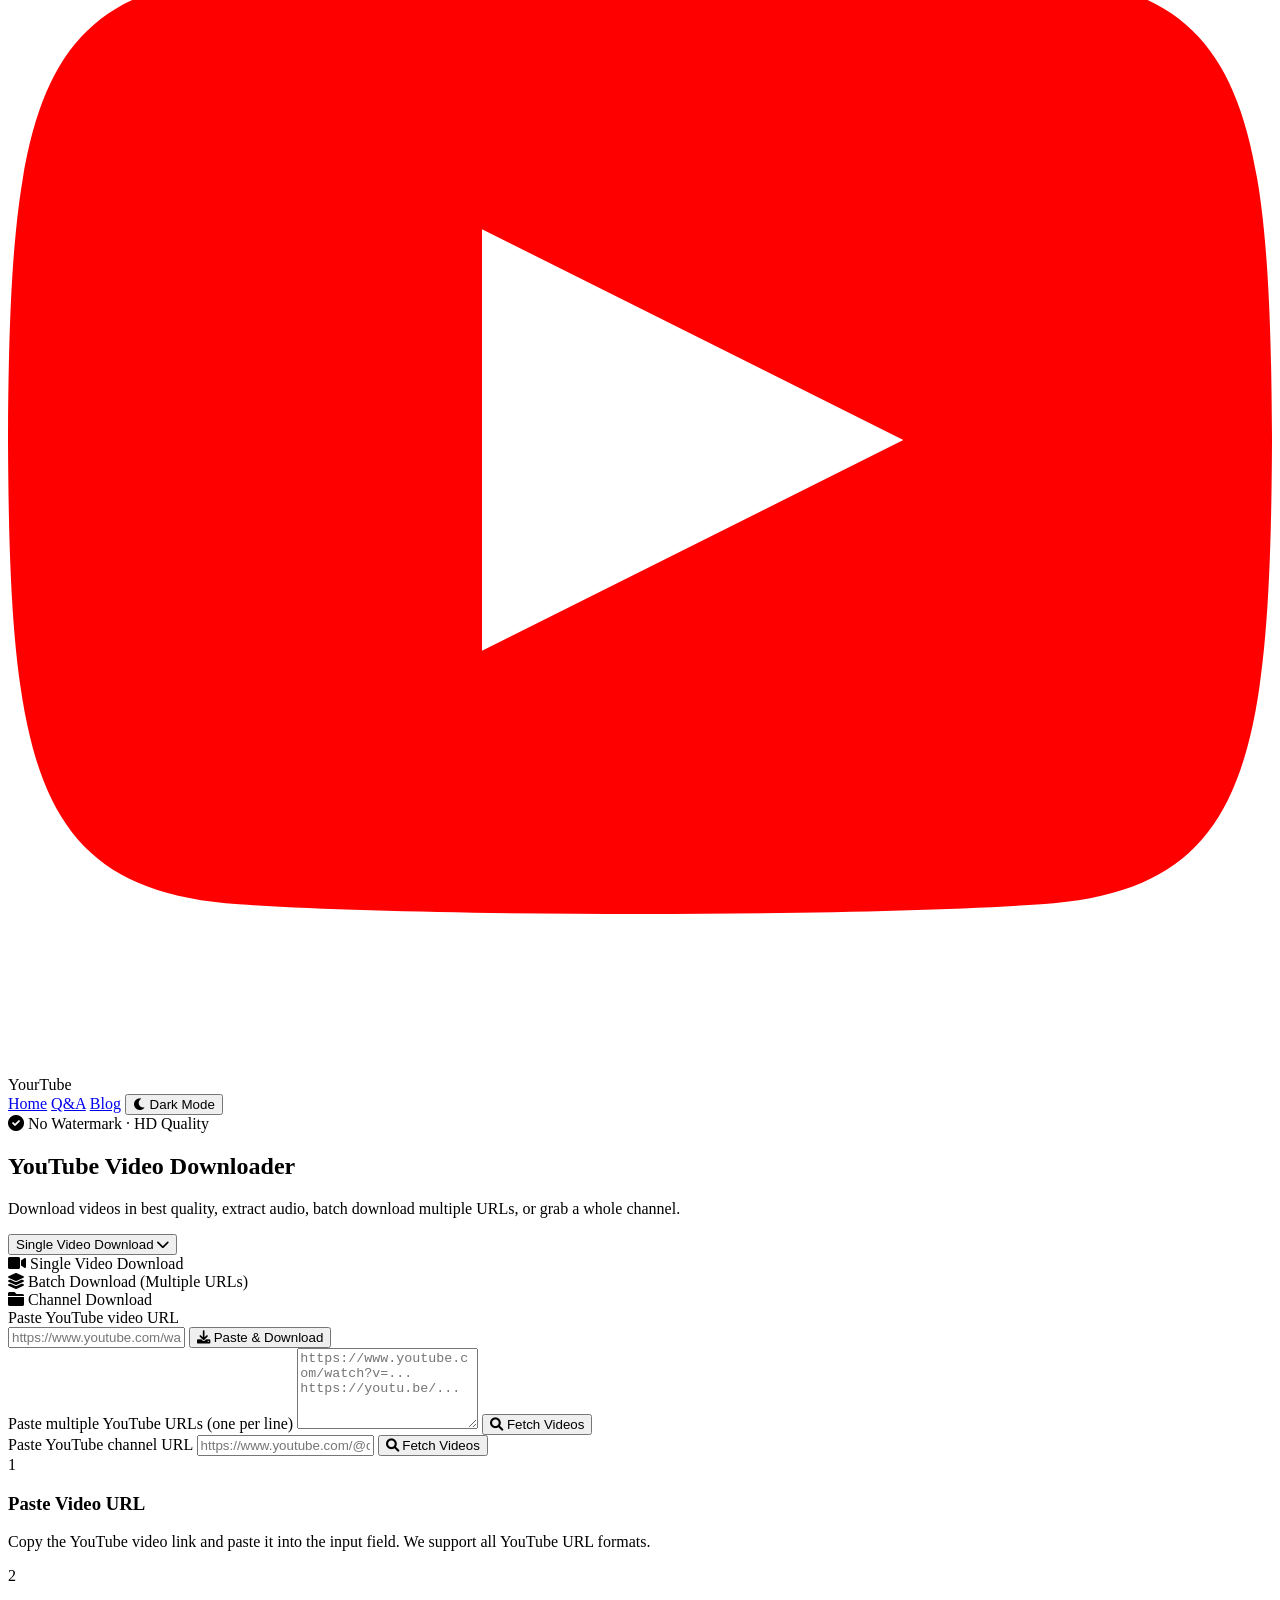
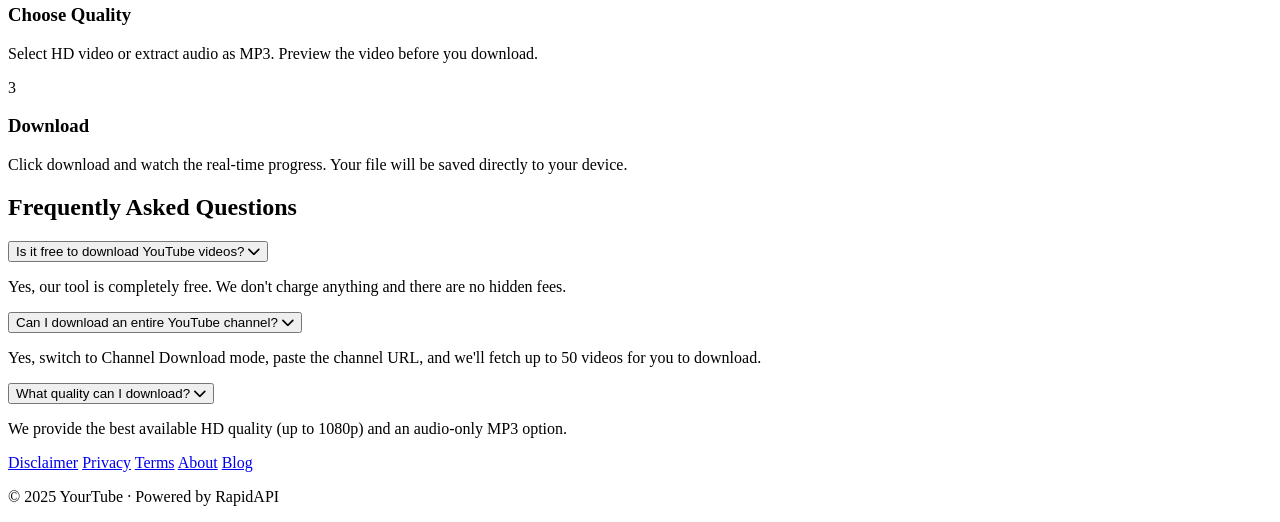
==== commit bac37d75: "Update index.html" ====
--- a/index.html
+++ b/index.html
@@ -1,1222 +1,218 @@
 <!DOCTYPE html>
-<html lang="en">
+<html lang="en" data-theme="light">
 <head>
-    <meta charset="UTF-8">
-    <meta name="viewport" content="width=device-width, initial-scale=1.0">
-    <title>Snappy Down</title>
-    <link rel="stylesheet" href="https://cdnjs.cloudflare.com/ajax/libs/font-awesome/6.4.0/css/all.min.css">
-    <style>
-        :root {
-            --bg: #faf8f5;
-            --bg-secondary: #f0ede8;
-            --surface: #ffffff;
-            --surface-hover: #f9f7f4;
-            --text: #1a1a1a;
-            --text-secondary: #555555;
-            --text-muted: #888888;
-            --border: #e0dcd5;
-            --border-strong: #c5bfb3;
-            --accent: #c73e3e;
-            --accent-hover: #b53535;
-            --accent-light: #fdf2f2;
-            --shadow-sm: 0 2px 8px rgba(0, 0, 0, 0.05);
-            --shadow: 0 4px 20px rgba(0, 0, 0, 0.07);
-            --shadow-lg: 0 8px 32px rgba(0, 0, 0, 0.10);
-            --radius-sm: 10px;
-            --radius: 14px;
-            --radius-lg: 18px;
-            --font: -apple-system, BlinkMacSystemFont, 'Segoe UI', Roboto, Oxygen, Ubuntu, Cantarell, sans-serif;
-            --transition: 0.2s cubic-bezier(0.4, 0, 0.2, 1);
-            --navbar-height: 62px;
-            --toast-bg: #1a1a1a;
-            --toast-text: #ffffff;
-            --overlay-bg: rgba(0, 0, 0, 0.5);
-            --input-bg: #faf8f5;
-        }
-
-        body.dark {
-            --bg: #1a1a1c;
-            --bg-secondary: #222225;
-            --surface: #28282b;
-            --surface-hover: #2f2f33;
-            --text: #e8e8e8;
-            --text-secondary: #b0b0b0;
-            --text-muted: #7a7a7a;
-            --border: #3a3a3f;
-            --border-strong: #505058;
-            --accent: #e05555;
-            --accent-hover: #c94848;
-            --accent-light: #2a1f1f;
-            --shadow-sm: 0 2px 8px rgba(0, 0, 0, 0.20);
-            --shadow: 0 4px 20px rgba(0, 0, 0, 0.25);
-            --shadow-lg: 0 8px 32px rgba(0, 0, 0, 0.30);
-            --input-bg: #222225;
-            --toast-bg: #e8e8e8;
-            --toast-text: #1a1a1c;
-            --overlay-bg: rgba(0, 0, 0, 0.7);
-        }
-
-        *,
-        *::before,
-        *::after {
-            box-sizing: border-box;
-            margin: 0;
-            padding: 0;
-        }
-
-        html {
-            scroll-behavior: smooth;
-            font-size: 16px;
-        }
-
-        body {
-            font-family: var(--font);
-            background-color: var(--bg);
-            color: var(--text);
-            min-height: 100vh;
-            transition: background-color var(--transition), color var(--transition);
-            line-height: 1.6;
-            -webkit-font-smoothing: antialiased;
-            -moz-osx-font-smoothing: grayscale;
-        }
-
-        .navbar {
-            position: sticky;
-            top: 0;
-            z-index: 1000;
-            background: var(--surface);
-            border-bottom: 2px solid var(--border);
-            height: var(--navbar-height);
-            display: flex;
-            align-items: center;
-            justify-content: space-between;
-            padding: 0 20px;
-            box-shadow: var(--shadow-sm);
-            transition: background var(--transition), border var(--transition);
-            gap: 16px;
-        }
-
-        .navbar-brand {
-            display: flex;
-            align-items: center;
-            gap: 10px;
-            font-weight: 700;
-            font-size: 1.35rem;
-            color: var(--text);
-            text-decoration: none;
-            letter-spacing: -0.3px;
-            white-space: nowrap;
-            flex-shrink: 0;
-        }
-
-        .navbar-brand i {
-            color: var(--accent);
-            font-size: 1.5rem;
-        }
-
-        .navbar-links {
-            display: flex;
-            align-items: center;
-            gap: 8px;
-            list-style: none;
-        }
-
-        .navbar-links a {
-            text-decoration: none;
-            color: var(--text-secondary);
-            font-weight: 500;
-            padding: 8px 16px;
-            border-radius: 25px;
-            transition: all var(--transition);
-            font-size: 0.95rem;
-            white-space: nowrap;
-        }
-
-        .navbar-links a:hover,
-        .navbar-links a.active {
-            color: var(--text);
-            background: var(--bg-secondary);
-        }
-
-        .navbar-actions {
-            display: flex;
-            align-items: center;
-            gap: 8px;
-            flex-shrink: 0;
-        }
-
-        .btn-icon {
-            width: 40px;
-            height: 40px;
-            border-radius: 50%;
-            border: 2px solid var(--border);
-            background: var(--surface);
-            color: var(--text);
-            cursor: pointer;
-            display: flex;
-            align-items: center;
-            justify-content: center;
-            font-size: 1.1rem;
-            transition: all var(--transition);
-            flex-shrink: 0;
-        }
-
-        .btn-icon:hover {
-            background: var(--surface-hover);
-            border-color: var(--border-strong);
-        }
-        .btn-icon:active {
-            transform: scale(0.94);
-        }
-
-        .hamburger {
-            display: none;
-        }
-
-        .drawer-overlay {
-            display: none;
-            position: fixed;
-            inset: 0;
-            background: var(--overlay-bg);
-            z-index: 1100;
-            opacity: 0;
-            transition: opacity 0.25s ease;
-        }
-        .drawer-overlay.open {
-            display: block;
-            opacity: 1;
-        }
-
-        .drawer {
-            position: fixed;
-            top: 0;
-            left: 0;
-            width: 280px;
-            height: 100vh;
-            background: var(--surface);
-            z-index: 1150;
-            transform: translateX(-100%);
-            transition: transform 0.3s cubic-bezier(0.4, 0, 0.2, 1);
-            padding: 24px 20px;
-            display: flex;
-            flex-direction: column;
-            gap: 16px;
-            border-right: 2px solid var(--border);
-            box-shadow: var(--shadow-lg);
-        }
-        .drawer.open {
-            transform: translateX(0);
-        }
-        .drawer a {
-            display: block;
-            text-decoration: none;
-            color: var(--text);
-            font-weight: 500;
-            padding: 12px 16px;
-            border-radius: var(--radius-sm);
-            transition: all var(--transition);
-            font-size: 1rem;
-        }
-        .drawer a:hover {
-            background: var(--bg-secondary);
-        }
-        .drawer-close {
-            align-self: flex-end;
-            background: none;
-            border: none;
-            color: var(--text);
-            font-size: 1.5rem;
-            cursor: pointer;
-            padding: 6px;
-        }
-
-        .main-container {
-            max-width: 680px;
-            margin: 0 auto;
-            padding: 28px 16px 40px;
-            transition: max-width var(--transition);
-        }
-
-        @media (min-width: 1024px) {
-            .main-container {
-                max-width: 960px;
-                padding: 36px 24px 48px;
-            }
-        }
-
-        .input-card {
-            background: var(--surface);
-            border: 2px solid var(--border);
-            border-radius: var(--radius-lg);
-            padding: 28px 24px;
-            box-shadow: var(--shadow);
-            transition: all var(--transition);
-            position: relative;
-        }
-        .input-card.hidden {
-            display: none;
-        }
-        .input-card-label {
-            font-weight: 600;
-            font-size: 1rem;
-            margin-bottom: 14px;
-            color: var(--text);
-            letter-spacing: -0.1px;
-        }
-        .input-row {
-            display: flex;
-            gap: 10px;
-            flex-wrap: wrap;
-        }
-        .input-field {
-            flex: 1;
-            min-width: 200px;
-            padding: 13px 16px;
-            border: 2px solid var(--border);
-            border-radius: var(--radius);
-            background: var(--input-bg);
-            color: var(--text);
-            font-size: 0.95rem;
-            font-family: var(--font);
-            transition: all var(--transition);
-            outline: none;
-        }
-        .input-field:focus {
-            border-color: var(--accent);
-            box-shadow: 0 0 0 4px rgba(199, 62, 62, 0.08);
-        }
-        .input-field.error {
-            border-color: #e05555;
-            animation: shake 0.5s ease;
-        }
-        @keyframes shake {
-            0%,
-            100% {
-                transform: translateX(0);
-            }
-            20% {
-                transform: translateX(-6px);
-            }
-            40% {
-                transform: translateX(6px);
-            }
-            60% {
-                transform: translateX(-4px);
-            }
-            80% {
-                transform: translateX(4px);
-            }
-        }
-
-        .btn {
-            padding: 12px 22px;
-            border-radius: 25px;
-            font-weight: 600;
-            font-size: 0.95rem;
-            cursor: pointer;
-            border: 2px solid transparent;
-            transition: all var(--transition);
-            font-family: var(--font);
-            white-space: nowrap;
-            display: inline-flex;
-            align-items: center;
-            gap: 7px;
-            letter-spacing: -0.1px;
-        }
-        .btn:active {
-            transform: scale(0.96);
-        }
-        .btn-primary {
-            background: var(--accent);
-            color: #fff;
-            border-color: var(--accent);
-        }
-        .btn-primary:hover {
-            background: var(--accent-hover);
-            border-color: var(--accent-hover);
-            box-shadow: 0 4px 16px rgba(199, 62, 62, 0.25);
-        }
-        .btn-outline {
-            background: var(--surface);
-            color: var(--text);
-            border-color: var(--border-strong);
-        }
-        .btn-outline:hover {
-            background: var(--surface-hover);
-            border-color: var(--text-muted);
-        }
-        .btn-sm {
-            padding: 8px 16px;
-            font-size: 0.85rem;
-            border-radius: 20px;
-        }
-        .btn:disabled {
-            opacity: 0.6;
-            cursor: not-allowed;
-            pointer-events: none;
-        }
-
-        .error-message {
-            color: #e05555;
-            font-size: 0.85rem;
-            margin-top: 8px;
-            min-height: 20px;
-            font-weight: 500;
-        }
-
-        .spinner {
-            display: inline-block;
-            width: 18px;
-            height: 18px;
-            border: 2.5px solid rgba(255, 255, 255, 0.3);
-            border-top-color: #fff;
-            border-radius: 50%;
-            animation: spin 0.7s linear infinite;
-        }
-        @keyframes spin {
-            to {
-                transform: rotate(360deg);
-            }
-        }
-        .btn-outline .spinner {
-            border-color: rgba(0, 0, 0, 0.15);
-            border-top-color: var(--text);
-        }
-        body.dark .btn-outline .spinner {
-            border-color: rgba(255, 255, 255, 0.2);
-            border-top-color: #fff;
-        }
-
-        .result-card {
-            background: var(--surface);
-            border: 2px solid var(--border);
-            border-radius: var(--radius-lg);
-            padding: 24px;
-            box-shadow: var(--shadow);
-            animation: fadeSlideIn 0.4s ease;
-            position: relative;
-            transition: all var(--transition);
-        }
-        .result-card.hidden {
-            display: none;
-        }
-        @keyframes fadeSlideIn {
-            from {
-                opacity: 0;
-                transform: translateY(20px);
-            }
-            to {
-                opacity: 1;
-                transform: translateY(0);
-            }
-        }
-        .result-new-link-btn {
-            position: absolute;
-            top: 16px;
-            right: 16px;
-            width: 38px;
-            height: 38px;
-            border-radius: 50%;
-            border: 2px solid var(--border);
-            background: var(--surface);
-            color: var(--text);
-            cursor: pointer;
-            display: flex;
-            align-items: center;
-            justify-content: center;
-            font-size: 1.2rem;
-            transition: all var(--transition);
-            z-index: 5;
-        }
-        .result-new-link-btn:hover {
-            background: var(--accent-light);
-            border-color: var(--accent);
-            color: var(--accent);
-        }
-        .result-layout {
-            display: flex;
-            gap: 20px;
-            flex-wrap: wrap;
-            align-items: flex-start;
-        }
-        .result-video-wrapper {
-            flex-shrink: 0;
-            width: 100%;
-            max-width: 100%;
-            border-radius: var(--radius);
-            overflow: hidden;
-            background: #000;
-            box-shadow: var(--shadow-sm);
-            border: 2px solid var(--border);
-        }
-        .result-video-wrapper video {
-            width: 100%;
-            display: block;
-            border-radius: var(--radius);
-            max-height: 400px;
-            object-fit: contain;
-        }
-        @media (min-width: 768px) {
-            .result-video-wrapper {
-                width: 220px;
-                max-width: 220px;
-                flex-shrink: 0;
-            }
-            .result-video-wrapper video {
-                max-height: 180px;
-            }
-        }
-        .result-info {
-            flex: 1;
-            min-width: 200px;
-            display: flex;
-            flex-direction: column;
-            gap: 12px;
-        }
-        .result-title {
-            font-weight: 700;
-            font-size: 1.1rem;
-            color: var(--text);
-            line-height: 1.3;
-            word-break: break-word;
-        }
-        .result-channel {
-            font-weight: 500;
-            font-size: 0.9rem;
-            color: var(--text-secondary);
-            display: flex;
-            align-items: center;
-            gap: 6px;
-        }
-        .result-channel i {
-            color: var(--accent);
-            font-size: 0.85rem;
-        }
-        .result-dl-buttons {
-            display: flex;
-            flex-wrap: wrap;
-            gap: 8px;
-            margin-top: 4px;
-        }
-        .result-dl-buttons .btn {
-            font-size: 0.85rem;
-            padding: 9px 16px;
-            border-radius: 22px;
-        }
-
-        .section-title {
-            text-align: center;
-            font-weight: 700;
-            font-size: 1.4rem;
-            margin: 40px 0 20px;
-            color: var(--text);
-            letter-spacing: -0.2px;
-        }
-        .steps-grid {
-            display: grid;
-            grid-template-columns: repeat(2, 1fr);
-            gap: 14px;
-            margin-bottom: 32px;
-        }
-        @media (min-width: 640px) {
-            .steps-grid {
-                grid-template-columns: repeat(3, 1fr);
-            }
-        }
-        @media (min-width: 1024px) {
-            .steps-grid {
-                grid-template-columns: repeat(5, 1fr);
-                gap: 16px;
-            }
-        }
-        .step-card {
-            background: var(--surface);
-            border: 2px solid var(--border);
-            border-radius: var(--radius);
-            padding: 20px 14px;
-            text-align: center;
-            transition: all var(--transition);
-            position: relative;
-            box-shadow: var(--shadow-sm);
-            opacity: 0;
-            transform: translateY(30px);
-        }
-        .step-card.visible {
-            opacity: 1;
-            transform: translateY(0);
-            transition: all 0.5s ease;
-        }
-        .step-card:hover {
-            box-shadow: var(--shadow);
-            border-color: var(--border-strong);
-            transform: translateY(-2px);
-        }
-        .step-badge {
-            position: absolute;
-            top: -10px;
-            right: -10px;
-            width: 26px;
-            height: 26px;
-            border-radius: 50%;
-            background: var(--accent);
-            color: #fff;
-            font-weight: 700;
-            font-size: 0.75rem;
-            display: flex;
-            align-items: center;
-            justify-content: center;
-            box-shadow: var(--shadow-sm);
-        }
-        .step-icon-circle {
-            width: 50px;
-            height: 50px;
-            border-radius: 50%;
-            background: #fdf2f2;
-            color: var(--accent);
-            display: flex;
-            align-items: center;
-            justify-content: center;
-            font-size: 1.3rem;
-            margin: 0 auto 10px;
-        }
-        body.dark .step-icon-circle {
-            background: #2a1f1f;
-            color: #e05555;
-        }
-        .step-card h4 {
-            font-weight: 600;
-            font-size: 0.95rem;
-            margin-bottom: 4px;
-            color: var(--text);
-        }
-        .step-card p {
-            font-size: 0.8rem;
-            color: var(--text-muted);
-            line-height: 1.4;
-        }
-
-        .faq-section {
-            margin-bottom: 32px;
-        }
-        .faq-item {
-            border: 2px solid var(--border);
-            border-radius: var(--radius);
-            margin-bottom: 10px;
-            background: var(--surface);
-            overflow: hidden;
-            transition: all var(--transition);
-            box-shadow: var(--shadow-sm);
-        }
-        .faq-question {
-            width: 100%;
-            background: none;
-            border: none;
-            padding: 16px 18px;
-            font-size: 0.95rem;
-            font-weight: 600;
-            cursor: pointer;
-            display: flex;
-            justify-content: space-between;
-            align-items: center;
-            color: var(--text);
-            font-family: var(--font);
-            text-align: left;
-            transition: all var(--transition);
-            gap: 12px;
-        }
-        .faq-question:hover {
-            background: var(--surface-hover);
-        }
-        .faq-question i {
-            transition: transform 0.3s ease;
-            font-size: 0.85rem;
-            color: var(--text-muted);
-            flex-shrink: 0;
-        }
-        .faq-item.open .faq-question i {
-            transform: rotate(180deg);
-            color: var(--accent);
-        }
-        .faq-answer {
-            max-height: 0;
-            overflow: hidden;
-            transition: max-height 0.35s ease, padding 0.35s ease;
-            padding: 0 18px;
-        }
-        .faq-item.open .faq-answer {
-            max-height: 200px;
-            padding: 0 18px 16px;
-        }
-        .faq-answer p {
-            font-size: 0.88rem;
-            color: var(--text-secondary);
-            line-height: 1.5;
-        }
-
-        .app-footer {
-            text-align: center;
-            padding: 20px 16px 32px;
-            border-top: 2px solid var(--border);
-            margin-top: 20px;
-            display: flex;
-            flex-wrap: wrap;
-            justify-content: center;
-            gap: 14px;
-        }
-        .app-footer button {
-            background: none;
-            border: none;
-            color: var(--text-muted);
-            cursor: pointer;
-            font-size: 0.85rem;
-            font-family: var(--font);
-            transition: color var(--transition);
-            font-weight: 500;
-        }
-        .app-footer button:hover {
-            color: var(--accent);
-            text-decoration: underline;
-        }
-
-        .modal-overlay {
-            position: fixed;
-            inset: 0;
-            background: var(--overlay-bg);
-            z-index: 2000;
-            display: flex;
-            align-items: center;
-            justify-content: center;
-            padding: 20px;
-            opacity: 0;
-            pointer-events: none;
-            transition: opacity 0.25s ease;
-        }
-        .modal-overlay.open {
-            opacity: 1;
-            pointer-events: auto;
-        }
-        .modal-card {
-            background: var(--surface);
-            border: 2px solid var(--border);
-            border-radius: var(--radius-lg);
-            padding: 28px 24px;
-            max-width: 520px;
-            width: 100%;
-            box-shadow: var(--shadow-lg);
-            position: relative;
-            max-height: 80vh;
-            overflow-y: auto;
-            transform: translateY(20px);
-            transition: transform 0.3s ease;
-        }
-        .modal-overlay.open .modal-card {
-            transform: translateY(0);
-        }
-        .modal-close {
-            position: absolute;
-            top: 12px;
-            right: 14px;
-            background: none;
-            border: none;
-            font-size: 1.4rem;
-            cursor: pointer;
-            color: var(--text-muted);
-            transition: color var(--transition);
-        }
-        .modal-close:hover {
-            color: var(--accent);
-        }
-        .modal-card h3 {
-            margin-bottom: 12px;
-            font-size: 1.2rem;
-            color: var(--text);
-        }
-        .modal-card p {
-            font-size: 0.9rem;
-            color: var(--text-secondary);
-            line-height: 1.6;
-        }
-
-        .toast-container {
-            position: fixed;
-            top: 20px;
-            right: 20px;
-            z-index: 3000;
-            display: flex;
-            flex-direction: column;
-            gap: 10px;
-            pointer-events: none;
-        }
-        .toast {
-            background: var(--toast-bg);
-            color: var(--toast-text);
-            padding: 14px 20px;
-            border-radius: 25px;
-            font-weight: 600;
-            font-size: 0.9rem;
-            box-shadow: var(--shadow-lg);
-            animation: toastIn 0.35s ease, toastOut 0.35s ease 2.8s forwards;
-            pointer-events: auto;
-            max-width: 380px;
-            word-break: break-word;
-            display: flex;
-            align-items: center;
-            gap: 8px;
-        }
-        .toast.success {
-            border-left: 4px solid #4caf50;
-        }
-        .toast.error {
-            border-left: 4px solid #e05555;
-        }
-        @keyframes toastIn {
-            from {
-                opacity: 0;
-                transform: translateX(60px);
-            }
-            to {
-                opacity: 1;
-                transform: translateX(0);
-            }
-        }
-        @keyframes toastOut {
-            from {
-                opacity: 1;
-                transform: translateX(0);
-            }
-            to {
-                opacity: 0;
-                transform: translateX(60px);
-            }
-        }
-
-        @media (max-width: 768px) {
-            .navbar-links {
-                display: none;
-            }
-            .hamburger {
-                display: flex;
-            }
-            .input-row {
-                flex-direction: column;
-            }
-            .result-layout {
-                flex-direction: column;
-            }
-            .result-video-wrapper {
-                width: 100%;
-                max-width: 100%;
-            }
-            .result-video-wrapper video {
-                max-height: 300px;
-            }
-        }
-    </style>
+  <meta charset="UTF-8" />
+  <meta name="viewport" content="width=device-width, initial-scale=1.0, viewport-fit=cover" />
+  <title>YourTube - YouTube Video Downloader</title>
+  <meta name="description" content="Download YouTube videos in HD quality, MP3, batch downloads, and entire channels. No watermark, fast and free." />
+  <link rel="icon" href="data:image/svg+xml,<svg xmlns='http://www.w3.org/2000/svg' viewBox='0 0 100 100'><text y='.9em' font-size='90'>▶️</text></svg>" />
+  <link rel="stylesheet" href="https://cdnjs.cloudflare.com/ajax/libs/font-awesome/6.0.0-beta3/css/all.min.css" />
+  <link rel="stylesheet" href="css/style.css" />
 </head>
 <body>
-    <nav class="navbar" id="navbar">
-        <a href="#" class="navbar-brand"><i class="fa-brands fa-youtube"></i> YouDown</a>
-        <ul class="navbar-links" id="navbarLinks">
-            <li><a href="#home" class="active">Home</a></li>
-            <li><a href="#faq-section">Q&A</a></li>
-        </ul>
-        <div class="navbar-actions">
-            <button class="btn-icon" id="themeToggle" title="Toggle theme"><i class="fa-solid fa-moon"></i></button>
-            <button class="btn-icon hamburger" id="hamburgerBtn"><i class="fa-solid fa-bars"></i></button>
-        </div>
-    </nav>
-
+  <div class="noise-bg"></div>
+  <div class="app-container">
+    <!-- Header -->
+    <header class="header">
+      <div class="header-left">
+        <button class="hamburger" id="hamburgerBtn" aria-label="Menu">
+          <i class="fas fa-bars"></i>
+        </button>
+        <a href="#" class="logo-link" id="backToHomeBtn" style="display:none;">
+          <i class="fas fa-arrow-left"></i> Back to Home
+        </a>
+        <a href="#" class="logo-link logo-home">
+          <img src="data:image/svg+xml,%3Csvg xmlns='http://www.w3.org/2000/svg' viewBox='0 0 24 24' fill='%23ff0000'%3E%3Cpath d='M19.615 3.184c-3.604-.246-11.631-.245-15.23 0C.488 3.45.029 5.804 0 12c.029 6.185.484 8.549 4.385 8.816 3.6.245 11.626.246 15.23 0C23.512 20.55 23.971 18.196 24 12c-.029-6.185-.484-8.549-4.385-8.816zM9 16V8l8 4-8 4z'/%3E%3C/svg%3E" alt="logo" class="logo-img" />
+          <span class="brand-name">YourTube</span>
+        </a>
+      </div>
+      <nav class="nav" id="mainNav">
+        <a href="#" class="nav-link active" data-page="home">Home</a>
+        <a href="#" class="nav-link" data-page="qa">Q&A</a>
+        <div class="nav-dropdown" id="toolsDropdown">
+          <a href="#" class="nav-link dropdown-toggle">Tools <i class="fas fa-chevron-down"></i></a>
+          <div class="dropdown-menu">
+            <a href="#">Instagram Downloader</a>
+            <a href="#">Facebook Downloader</a>
+            <a href="#">TikTok Downloader</a>
+            <a href="#">Snapchat Downloader</a>
+            <a href="#">Twitter Downloader</a>
+            <a href="#">Vimeo Downloader</a>
+          </div>
+        </div>
+        <a href="#" class="nav-link" data-page="blog">Blog</a>
+      </nav>
+      <div class="header-right">
+        <button class="theme-toggle" id="themeToggle" aria-label="Toggle theme">
+          <i class="fas fa-moon"></i>
+        </button>
+      </div>
+    </header>
+
+    <!-- Side Drawer -->
+    <div class="side-drawer" id="sideDrawer">
+      <div class="drawer-header">
+        <img src="data:image/svg+xml,%3Csvg xmlns='http://www.w3.org/2000/svg' viewBox='0 0 24 24' fill='%23ff0000'%3E%3Cpath d='M19.615 3.184c-3.604-.246-11.631-.245-15.23 0C.488 3.45.029 5.804 0 12c.029 6.185.484 8.549 4.385 8.816 3.6.245 11.626.246 15.23 0C23.512 20.55 23.971 18.196 24 12c-.029-6.185-.484-8.549-4.385-8.816zM9 16V8l8 4-8 4z'/%3E%3C/svg%3E" alt="logo" class="logo-img" />
+        <span class="brand-name">YourTube</span>
+      </div>
+      <nav class="drawer-nav">
+        <a href="#" class="drawer-link" data-page="home">Home</a>
+        <a href="#" class="drawer-link" data-page="qa">Q&A</a>
+        <a href="#" class="drawer-link" data-page="blog">Blog</a>
+        <button class="drawer-link theme-toggle-drawer" id="themeToggleDrawer">
+          <i class="fas fa-moon"></i> Dark Mode
+        </button>
+      </nav>
+    </div>
     <div class="drawer-overlay" id="drawerOverlay"></div>
-    <div class="drawer" id="drawer">
-        <button class="drawer-close" id="drawerClose">&times;</button>
-        <a href="#home" class="drawer-link">Home</a>
-        <a href="#faq-section" class="drawer-link">Q&A</a>
+
+    <!-- Main Content -->
+    <main id="mainContent">
+      <!-- Home Page -->
+      <section id="homeSection" class="home-section">
+        <!-- Hero -->
+        <div class="hero">
+          <div class="badge"><i class="fas fa-check-circle"></i> No Watermark · HD Quality</div>
+          <h1 class="hero-title">YouTube Video Downloader</h1>
+          <p class="hero-subtitle">Download videos in best quality, extract audio, batch download multiple URLs, or grab a whole channel.</p>
+          <div class="mode-selector" id="modeSelector">
+            <button class="mode-btn" data-mode="single">Single Video Download <i class="fas fa-chevron-down"></i></button>
+            <div class="mode-dropdown">
+              <div class="mode-option" data-mode="single"><i class="fas fa-video"></i> Single Video Download</div>
+              <div class="mode-option" data-mode="batch"><i class="fas fa-layer-group"></i> Batch Download (Multiple URLs)</div>
+              <div class="mode-option" data-mode="channel"><i class="fas fa-folder"></i> Channel Download</div>
+            </div>
+          </div>
+        </div>
+
+        <!-- Input Containers -->
+        <div class="input-containers">
+          <!-- Single mode -->
+          <div class="input-container active" data-mode="single" id="singleInput">
+            <label for="singleUrl">Paste YouTube video URL</label>
+            <div class="input-row">
+              <input type="text" id="singleUrl" placeholder="https://www.youtube.com/watch?v=..." />
+              <button class="btn-primary" id="singleDownloadBtn"><i class="fas fa-download"></i> Paste & Download</button>
+            </div>
+            <div class="error-box" id="singleError" style="display:none;"></div>
+          </div>
+
+          <!-- Batch mode -->
+          <div class="input-container" data-mode="batch" id="batchInput">
+            <label for="batchUrls">Paste multiple YouTube URLs (one per line)</label>
+            <textarea id="batchUrls" rows="5" placeholder="https://www.youtube.com/watch?v=...&#10;https://youtu.be/..."></textarea>
+            <button class="btn-primary" id="batchFetchBtn"><i class="fas fa-search"></i> Fetch Videos</button>
+            <div class="batch-progress" id="batchProgress" style="display:none;"></div>
+            <div class="batch-list" id="batchList"></div>
+            <div class="batch-actions" id="batchActions" style="display:none;">
+              <button class="btn-primary" id="batchDownloadSelectedBtn"><i class="fas fa-download"></i> Download Selected</button>
+              <span class="batch-summary" id="batchSummary"></span>
+            </div>
+          </div>
+
+          <!-- Channel mode -->
+          <div class="input-container" data-mode="channel" id="channelInput">
+            <label for="channelUrl">Paste YouTube channel URL</label>
+            <input type="text" id="channelUrl" placeholder="https://www.youtube.com/@channelname" />
+            <button class="btn-primary" id="channelFetchBtn"><i class="fas fa-search"></i> Fetch Videos</button>
+            <div class="batch-progress" id="channelProgress" style="display:none;"></div>
+            <div class="batch-list" id="channelList"></div>
+            <div class="batch-actions" id="channelActions" style="display:none;">
+              <button class="btn-primary" id="channelDownloadSelectedBtn"><i class="fas fa-download"></i> Download Selected</button>
+              <span class="batch-summary" id="channelSummary"></span>
+            </div>
+          </div>
+        </div>
+
+        <!-- Result Card (Single) -->
+        <div class="result-card" id="resultCard" style="display:none;">
+          <div class="result-video" id="resultPlayer"></div>
+          <div class="result-info">
+            <h3 class="result-title" id="resultTitle" title="Click to copy full title">Video Title</h3>
+            <p class="result-channel" id="resultChannel">Channel Name</p>
+            <div class="result-actions">
+              <button class="btn-download" id="downloadHdBtn"><i class="fas fa-video"></i> Download HD</button>
+              <button class="btn-download" id="downloadMp3Btn"><i class="fas fa-music"></i> Download MP3</button>
+            </div>
+          </div>
+          <button class="btn-new-link" id="newLinkBtn"><i class="fas fa-plus"></i> New Link</button>
+        </div>
+
+        <!-- Steps Section -->
+        <section class="steps-section" id="stepsSection">
+          <div class="step-card" data-animate>
+            <div class="step-number">1</div>
+            <h3>Paste Video URL</h3>
+            <p>Copy the YouTube video link and paste it into the input field. We support all YouTube URL formats.</p>
+          </div>
+          <div class="step-card" data-animate>
+            <div class="step-number">2</div>
+            <h3>Choose Quality</h3>
+            <p>Select HD video or extract audio as MP3. Preview the video before you download.</p>
+          </div>
+          <div class="step-card" data-animate>
+            <div class="step-number">3</div>
+            <h3>Download</h3>
+            <p>Click download and watch the real‑time progress. Your file will be saved directly to your device.</p>
+          </div>
+        </section>
+
+        <!-- Q&A Accordion -->
+        <section class="qa-section" id="qaSection">
+          <h2>Frequently Asked Questions</h2>
+          <div class="qa-item">
+            <button class="qa-question">Is it free to download YouTube videos? <i class="fas fa-chevron-down"></i></button>
+            <div class="qa-answer"><p>Yes, our tool is completely free. We don't charge anything and there are no hidden fees.</p></div>
+          </div>
+          <div class="qa-item">
+            <button class="qa-question">Can I download an entire YouTube channel? <i class="fas fa-chevron-down"></i></button>
+            <div class="qa-answer"><p>Yes, switch to Channel Download mode, paste the channel URL, and we'll fetch up to 50 videos for you to download.</p></div>
+          </div>
+          <div class="qa-item">
+            <button class="qa-question">What quality can I download? <i class="fas fa-chevron-down"></i></button>
+            <div class="qa-answer"><p>We provide the best available HD quality (up to 1080p) and an audio‑only MP3 option.</p></div>
+          </div>
+        </section>
+
+        <!-- Download History -->
+        <section class="history-section" id="historySection" style="display:none;">
+          <h2>Download History</h2>
+          <div class="history-list" id="historyList"></div>
+        </section>
+      </section>
+
+      <!-- Blog Page (hidden initially) -->
+      <section id="blogSection" class="blog-section" style="display:none;">
+        <div class="blog-content" id="blogContent">
+          <div class="loading">Loading blog...</div>
+        </div>
+      </section>
+    </main>
+
+    <!-- Footer -->
+    <footer class="footer">
+      <div class="footer-links">
+        <a href="#" class="modal-link" data-modal="disclaimer">Disclaimer</a>
+        <a href="#" class="modal-link" data-modal="privacy">Privacy</a>
+        <a href="#" class="modal-link" data-modal="terms">Terms</a>
+        <a href="#" class="modal-link" data-modal="about">About</a>
+        <a href="#" data-page="blog">Blog</a>
+      </div>
+      <p class="footer-copy">© 2025 YourTube · Powered by RapidAPI</p>
+    </footer>
+
+    <!-- Toast Container -->
+    <div class="toast-container" id="toastContainer"></div>
+
+    <!-- Modal Container -->
+    <div class="modal-overlay" id="modalOverlay" style="display:none;">
+      <div class="modal">
+        <button class="modal-close" id="modalClose"><i class="fas fa-times"></i></button>
+        <div class="modal-content" id="modalContent"></div>
+      </div>
     </div>
-
-    <div class="main-container" id="home">
-        <div class="input-card" id="inputCard">
-            <div class="input-card-label"><i class="fa-solid fa-link"></i> Paste YouTube video URL</div>
-            <div class="input-row">
-                <input type="text" class="input-field" id="urlInput" placeholder="https://www.youtube.com/watch?v=..." autocomplete="off">
-                <button class="btn btn-outline btn-sm" id="pasteBtn"><i class="fa-solid fa-paste"></i> Paste</button>
-                <button class="btn btn-primary" id="downloadBtn"><i class="fa-solid fa-download"></i> Download</button>
-            </div>
-            <div class="error-message" id="errorMessage"></div>
-        </div>
-
-        <div class="result-card hidden" id="resultCard">
-            <button class="result-new-link-btn" id="newLinkBtn" title="New Link"><i class="fa-solid fa-plus"></i></button>
-            <div class="result-layout">
-                <div class="result-video-wrapper" id="videoWrapper">
-                    <video id="videoPlayer" controls playsinline preload="metadata"></video>
-                </div>
-                <div class="result-info">
-                    <div class="result-title" id="resultTitle">-</div>
-                    <div class="result-channel" id="resultChannel"><i class="fa-solid fa-user"></i> <span>-</span></div>
-                    <div class="result-dl-buttons" id="resultButtons"></div>
-                </div>
-            </div>
-        </div>
-
-        <h2 class="section-title">How to Use</h2>
-        <div class="steps-grid" id="stepsGrid">
-            <div class="step-card" data-step="1"><span class="step-badge">1</span><div class="step-icon-circle"><i class="fa-solid fa-magnifying-glass"></i></div><h4>Find Video</h4><p>Open YouTube and find the video</p></div>
-            <div class="step-card" data-step="2"><span class="step-badge">2</span><div class="step-icon-circle"><i class="fa-solid fa-copy"></i></div><h4>Copy Link</h4><p>Tap Share & copy URL</p></div>
-            <div class="step-card" data-step="3"><span class="step-badge">3</span><div class="step-icon-circle"><i class="fa-solid fa-paste"></i></div><h4>Paste URL</h4><p>Paste the link above</p></div>
-            <div class="step-card" data-step="4"><span class="step-badge">4</span><div class="step-icon-circle"><i class="fa-solid fa-download"></i></div><h4>Click Download</h4><p>Hit the button</p></div>
-            <div class="step-card" data-step="5"><span class="step-badge">5</span><div class="step-icon-circle"><i class="fa-solid fa-floppy-disk"></i></div><h4>Save Video</h4><p>Choose quality & save</p></div>
-        </div>
-
-        <h2 class="section-title" id="faq-section">Frequently Asked Questions</h2>
-        <div class="faq-section" id="faqContainer">
-            <div class="faq-item"><button class="faq-question">Is YouDown free? <i class="fa-solid fa-chevron-down"></i></button><div class="faq-answer"><p>Yes, completely free.</p></div></div>
-            <div class="faq-item"><button class="faq-question">What qualities? <i class="fa-solid fa-chevron-down"></i></button><div class="faq-answer"><p>360p, 720p, 1080p, audio.</p></div></div>
-            <div class="faq-item"><button class="faq-question">Is it safe? <i class="fa-solid fa-chevron-down"></i></button><div class="faq-answer"><p>Yes, no data stored.</p></div></div>
-            <div class="faq-item"><button class="faq-question">Need an account? <i class="fa-solid fa-chevron-down"></i></button><div class="faq-answer"><p>No account required.</p></div></div>
-            <div class="faq-item"><button class="faq-question">Mobile support? <i class="fa-solid fa-chevron-down"></i></button><div class="faq-answer"><p>Fully responsive.</p></div></div>
-            <div class="faq-item"><button class="faq-question">Download not starting? <i class="fa-solid fa-chevron-down"></i></button><div class="faq-answer"><p>Check URL validity.</p></div></div>
-            <div class="faq-item"><button class="faq-question">Shorts? <i class="fa-solid fa-chevron-down"></i></button><div class="faq-answer"><p>Yes, supported.</p></div></div>
-            <div class="faq-item"><button class="faq-question">Age-restricted? <i class="fa-solid fa-chevron-down"></i></button><div class="faq-answer"><p>May require login.</p></div></div>
-            <div class="faq-item"><button class="faq-question">Legal? <i class="fa-solid fa-chevron-down"></i></button><div class="faq-answer"><p>Check YouTube's terms.</p></div></div>
-            <div class="faq-item"><button class="faq-question">Browsers? <i class="fa-solid fa-chevron-down"></i></button><div class="faq-answer"><p>All modern browsers.</p></div></div>
-        </div>
-    </div>
-
-    <footer class="app-footer">
-        <button data-modal="disclaimer">Disclaimer</button>
-        <button data-modal="privacy">Privacy</button>
-        <button data-modal="terms">Terms</button>
-        <button data-modal="about">About</button>
-    </footer>
-
-    <div class="modal-overlay" id="modalDisclaimer"><div class="modal-card"><button class="modal-close" data-close>&times;</button><h3>Disclaimer</h3><p>Educational tool. Not affiliated with YouTube.</p></div></div>
-    <div class="modal-overlay" id="modalPrivacy"><div class="modal-card"><button class="modal-close" data-close>&times;</button><h3>Privacy</h3><p>No data collected.</p></div></div>
-    <div class="modal-overlay" id="modalTerms"><div class="modal-card"><button class="modal-close" data-close>&times;</button><h3>Terms</h3><p>Use responsibly.</p></div></div>
-    <div class="modal-overlay" id="modalAbout"><div class="modal-card"><button class="modal-close" data-close>&times;</button><h3>About</h3><p>Minimalist YouTube downloader with dual API support.</p></div></div>
-
-    <div class="toast-container" id="toastContainer"></div>
-
-    <script>
-        (function() {
-            // ============ API CONFIGURATION ============
-            const API_CONFIG = {
-                videoDetailsEndpoint: 'https://youtube-media-downloader.p.rapidapi.com/v2/video/details',
-                mp3DownloadEndpoint: 'https://youtube-mp3-audio-video-downloader.p.rapidapi.com/get_mp3_download_link',
-                key: '23d7792dfamshac4ad4751a68f49p1438c8jsn17a353c04fbd',
-                videoHost: 'youtube-media-downloader.p.rapidapi.com',
-                mp3Host: 'youtube-mp3-audio-video-downloader.p.rapidapi.com'
-            };
-
-            const $ = (s) => document.querySelector(s);
-            const $$ = (s) => document.querySelectorAll(s);
-
-            const urlInput = $('#urlInput');
-            const pasteBtn = $('#pasteBtn');
-            const downloadBtn = $('#downloadBtn');
-            const errorMessage = $('#errorMessage');
-            const inputCard = $('#inputCard');
-            const resultCard = $('#resultCard');
-            const newLinkBtn = $('#newLinkBtn');
-            const videoPlayer = $('#videoPlayer');
-            const resultTitle = $('#resultTitle');
-            const resultChannel = $('#resultChannel span');
-            const resultButtons = $('#resultButtons');
-            const themeToggle = $('#themeToggle');
-            const hamburgerBtn = $('#hamburgerBtn');
-            const drawer = $('#drawer');
-            const drawerOverlay = $('#drawerOverlay');
-            const drawerClose = $('#drawerClose');
-            const toastContainer = $('#toastContainer');
-            const stepCards = $$('.step-card');
-            const faqContainer = $('#faqContainer');
-            const modalOverlays = $$('.modal-overlay');
-
-            let isDownloading = false;
-
-            // ============ THEME ============
-            function applyTheme(mode) {
-                if (mode === 'dark') {
-                    document.body.classList.add('dark');
-                    themeToggle.innerHTML = '<i class="fa-solid fa-sun"></i>';
-                } else {
-                    document.body.classList.remove('dark');
-                    themeToggle.innerHTML = '<i class="fa-solid fa-moon"></i>';
-                }
-                localStorage.setItem('youdown-theme', mode);
-            }
-            const savedTheme = localStorage.getItem('youdown-theme') || 'light';
-            applyTheme(savedTheme);
-            themeToggle.addEventListener('click', () => {
-                const current = document.body.classList.contains('dark') ? 'dark' : 'light';
-                applyTheme(current === 'dark' ? 'light' : 'dark');
-            });
-
-            // ============ DRAWER ============
-            function openDrawer() {
-                drawer.classList.add('open');
-                drawerOverlay.classList.add('open');
-                document.body.style.overflow = 'hidden';
-            }
-            function closeDrawer() {
-                drawer.classList.remove('open');
-                drawerOverlay.classList.remove('open');
-                document.body.style.overflow = '';
-            }
-            hamburgerBtn.addEventListener('click', openDrawer);
-            drawerClose.addEventListener('click', closeDrawer);
-            drawerOverlay.addEventListener('click', closeDrawer);
-            document.querySelectorAll('.drawer-link').forEach(link => link.addEventListener('click', closeDrawer));
-
-            // ============ TOAST ============
-            function showToast(message, type = 'success') {
-                const toast = document.createElement('div');
-                toast.className = `toast ${type}`;
-                toast.innerHTML = `<i class="fa-solid ${type === 'success' ? 'fa-circle-check' : 'fa-circle-exclamation'}"></i> ${message}`;
-                toastContainer.appendChild(toast);
-                setTimeout(() => toast.remove(), 3300);
-            }
-
-            // ============ ERROR ============
-            function showError(msg) {
-                errorMessage.textContent = msg;
-                urlInput.classList.add('error');
-                setTimeout(() => urlInput.classList.remove('error'), 500);
-            }
-            function clearError() {
-                errorMessage.textContent = '';
-                urlInput.classList.remove('error');
-            }
-
-            // ============ CLIPBOARD ============
-            async function handlePaste() {
-                clearError();
-                try {
-                    const permission = await navigator.permissions.query({ name: 'clipboard-read' });
-                    if (permission.state === 'denied') {
-                        showToast('Clipboard access denied. Paste manually.', 'error');
-                        return;
-                    }
-                    const text = await navigator.clipboard.readText();
-                    if (text.trim()) {
-                        urlInput.value = text.trim();
-                        showToast('URL pasted!', 'success');
-                    } else {
-                        showToast('Clipboard empty.', 'error');
-                    }
-                } catch {
-                    showToast('Could not read clipboard. Use Ctrl+V.', 'error');
-                }
-                urlInput.focus();
-            }
-            pasteBtn.addEventListener('click', handlePaste);
-
-            // ============ URL VALIDATION ============
-            function isValidYouTubeURL(url) {
-                return /^(https?:\/\/)?(www\.)?(youtube\.com\/(watch\?v=|shorts\/|embed\/)|youtu\.be\/)[\w\-]{11}/i.test(url);
-            }
-
-            // ============ EXTRACT VIDEO ID ============
-            function extractVideoId(url) {
-                const match = url.match(/(?:v=|\/|youtu\.be\/)([0-9A-Za-z_-]{11})/);
-                return match ? match[1] : null;
-            }
-
-            // ============ DOWNLOAD HANDLER (DUAL API) ============
-            async function handleDownload() {
-                if (isDownloading) return;
-                clearError();
-                const url = urlInput.value.trim();
-                if (!url) {
-                    showError('Please enter a YouTube video URL.');
-                    return;
-                }
-                if (!isValidYouTubeURL(url)) {
-                    showError('Invalid YouTube URL.');
-                    return;
-                }
-                isDownloading = true;
-                downloadBtn.disabled = true;
-                downloadBtn.innerHTML = '<span class="spinner"></span> Fetching...';
-
-                try {
-                    const videoId = extractVideoId(url);
-                    if (!videoId) throw new Error('Could not extract video ID.');
-
-                    // Fetch video details (format info + channel name)
-                    const videoResponse = await fetch(`${API_CONFIG.videoDetailsEndpoint}?videoId=${videoId}`, {
-                        method: 'GET',
-                        headers: {
-                            'x-rapidapi-key': API_CONFIG.key,
-                            'x-rapidapi-host': API_CONFIG.videoHost,
-                            'Content-Type': 'application/json'
-                        }
-                    });
-                    if (!videoResponse.ok) {
-                        const errText = await videoResponse.text();
-                        throw new Error(`Video API error (${videoResponse.status}): ${errText.substring(0, 120)}`);
-                    }
-                    const videoData = await videoResponse.json();
-                    console.log('Video details:', videoData);
-
-                    const title = videoData.title || 'Unknown Title';
-                    const author = videoData.channelTitle || videoData.channel || 'Unknown Channel';
-                    let formats = [];
-                    if (videoData.videos && Array.isArray(videoData.videos.items)) {
-                        formats = videoData.videos.items;
-                    }
-                    if (!formats.length) throw new Error('No downloadable formats found.');
-
-                    // Fetch MP3 download link (second API)
-                    let mp3Url = null;
-                    try {
-                        const mp3Response = await fetch(`${API_CONFIG.mp3DownloadEndpoint}/${videoId}?quality=low&wait_until_the_file_is_ready=false`, {
-                            method: 'GET',
-                            headers: {
-                                'x-rapidapi-key': API_CONFIG.key,
-                                'x-rapidapi-host': API_CONFIG.mp3Host,
-                                'Content-Type': 'application/json'
-                            }
-                        });
-                        if (mp3Response.ok) {
-                            const mp3Data = await mp3Response.json();
-                            console.log('MP3 API response:', mp3Data);
-                            // The API might return a link field or a direct URL string
-                            if (typeof mp3Data === 'string') {
-                                mp3Url = mp3Data;
-                            } else if (mp3Data.link) {
-                                mp3Url = mp3Data.link;
-                            } else if (mp3Data.url) {
-                                mp3Url = mp3Data.url;
-                            }
-                        }
-                    } catch (mp3Error) {
-                        console.warn('MP3 API failed, continuing without audio:', mp3Error);
-                    }
-
-                    // Build format buttons
-                    const hd = formats.find(f => f.quality?.includes('1080')) || formats.find(f => f.quality?.includes('720')) || formats[0];
-                    const sd = formats.find(f => f.quality?.includes('360')) || formats.find(f => f.quality?.includes('480')) || null;
-                    const playerUrl = hd.url;
-
-                    // Populate UI
-                    resultTitle.textContent = title;
-                    resultChannel.textContent = author;
-                    videoPlayer.innerHTML = '';
-                    if (playerUrl) {
-                        const source = document.createElement('source');
-                        source.src = playerUrl;
-                        source.type = 'video/mp4';
-                        videoPlayer.appendChild(source);
-                        videoPlayer.load();
-                    }
-
-                    resultButtons.innerHTML = '';
-                    const addedUrls = new Set();
-                    function addButton(label, link, primary = false) {
-                        if (!link || addedUrls.has(link)) return;
-                        addedUrls.add(link);
-                        const btn = document.createElement('button');
-                        btn.className = `btn ${primary ? 'btn-primary' : 'btn-outline'} btn-sm`;
-                        btn.innerHTML = `<i class="fa-solid fa-download"></i> ${label}`;
-                        btn.addEventListener('click', () => window.open(link, '_blank'));
-                        resultButtons.appendChild(btn);
-                    }
-
-                    if (hd) addButton('HD Video', hd.url, true);
-                    if (sd && sd.url !== hd?.url) addButton('SD Video', sd.url);
-                    if (mp3Url) addButton('Audio MP3', mp3Url);
-                    // Add remaining formats as fallback
-                    formats.forEach(f => {
-                        if (!addedUrls.has(f.url)) addButton(f.quality || 'Download', f.url);
-                    });
-
-                    inputCard.classList.add('hidden');
-                    resultCard.classList.remove('hidden');
-                    resultCard.style.animation = 'none';
-                    resultCard.offsetHeight;
-                    resultCard.style.animation = 'fadeSlideIn 0.4s ease';
-                    resultCard.scrollIntoView({ behavior: 'smooth', block: 'start' });
-                    showToast('Video ready! 🎉', 'success');
-                } catch (err) {
-                    console.error(err);
-                    showError(err.message);
-                    showToast(err.message, 'error');
-                } finally {
-                    isDownloading = false;
-                    downloadBtn.disabled = false;
-                    downloadBtn.innerHTML = '<i class="fa-solid fa-download"></i> Download';
-                }
-            }
-
-            downloadBtn.addEventListener('click', handleDownload);
-            urlInput.addEventListener('keydown', (e) => { if (e.key === 'Enter') handleDownload(); });
-
-            // ============ NEW LINK RESET ============
-            newLinkBtn.addEventListener('click', () => {
-                resultCard.classList.add('hidden');
-                inputCard.classList.remove('hidden');
-                urlInput.value = '';
-                clearError();
-                videoPlayer.innerHTML = '';
-                resultButtons.innerHTML = '';
-                resultTitle.textContent = '-';
-                resultChannel.textContent = '-';
-                urlInput.focus();
-                window.scrollTo({ top: inputCard.offsetTop - 80, behavior: 'smooth' });
-            });
-
-            // ============ STEPS ANIMATION ============
-            const observer = new IntersectionObserver((entries) => {
-                entries.forEach(entry => {
-                    if (entry.isIntersecting) {
-                        const card = entry.target;
-                        const step = parseInt(card.dataset.step || 1);
-                        setTimeout(() => card.classList.add('visible'), (step - 1) * 80);
-                        observer.unobserve(card);
-                    }
-                });
-            }, { threshold: 0.2 });
-            stepCards.forEach(card => observer.observe(card));
-
-            // ============ FAQ ACCORDION ============
-            faqContainer.addEventListener('click', (e) => {
-                const q = e.target.closest('.faq-question');
-                if (!q) return;
-                const item = q.closest('.faq-item');
-                const wasOpen = item.classList.contains('open');
-                $$('.faq-item.open').forEach(i => i.classList.remove('open'));
-                if (!wasOpen) item.classList.add('open');
-            });
-
-            // ============ MODALS ============
-            function openModal(id) {
-                const modal = document.getElementById(id);
-                if (modal) {
-                    modal.classList.add('open');
-                    document.body.style.overflow = 'hidden';
-                }
-            }
-            function closeAllModals() {
-                modalOverlays.forEach(m => m.classList.remove('open'));
-                document.body.style.overflow = '';
-            }
-            document.querySelectorAll('.app-footer button[data-modal]').forEach(btn => {
-                btn.addEventListener('click', () => openModal('modal' + btn.dataset.modal.charAt(0).toUpperCase() + btn.dataset.modal.slice(1)));
-            });
-            document.querySelectorAll('.modal-close[data-close]').forEach(btn => btn.addEventListener('click', closeAllModals));
-            modalOverlays.forEach(overlay => overlay.addEventListener('click', (e) => { if (e.target === overlay) closeAllModals(); }));
-            document.addEventListener('keydown', (e) => { if (e.key === 'Escape') closeAllModals(); });
-
-            // ============ NAV ACTIVE LINK ============
-            document.querySelectorAll('#navbarLinks a').forEach(link => {
-                link.addEventListener('click', function() {
-                    document.querySelectorAll('#navbarLinks a').forEach(l => l.classList.remove('active'));
-                    this.classList.add('active');
-                });
-            });
-
-            setTimeout(() => urlInput.focus(), 400);
-        })();
-    </script>
+  </div>
+
+  <script src="js/app.js"></script>
 </body>
 </html>
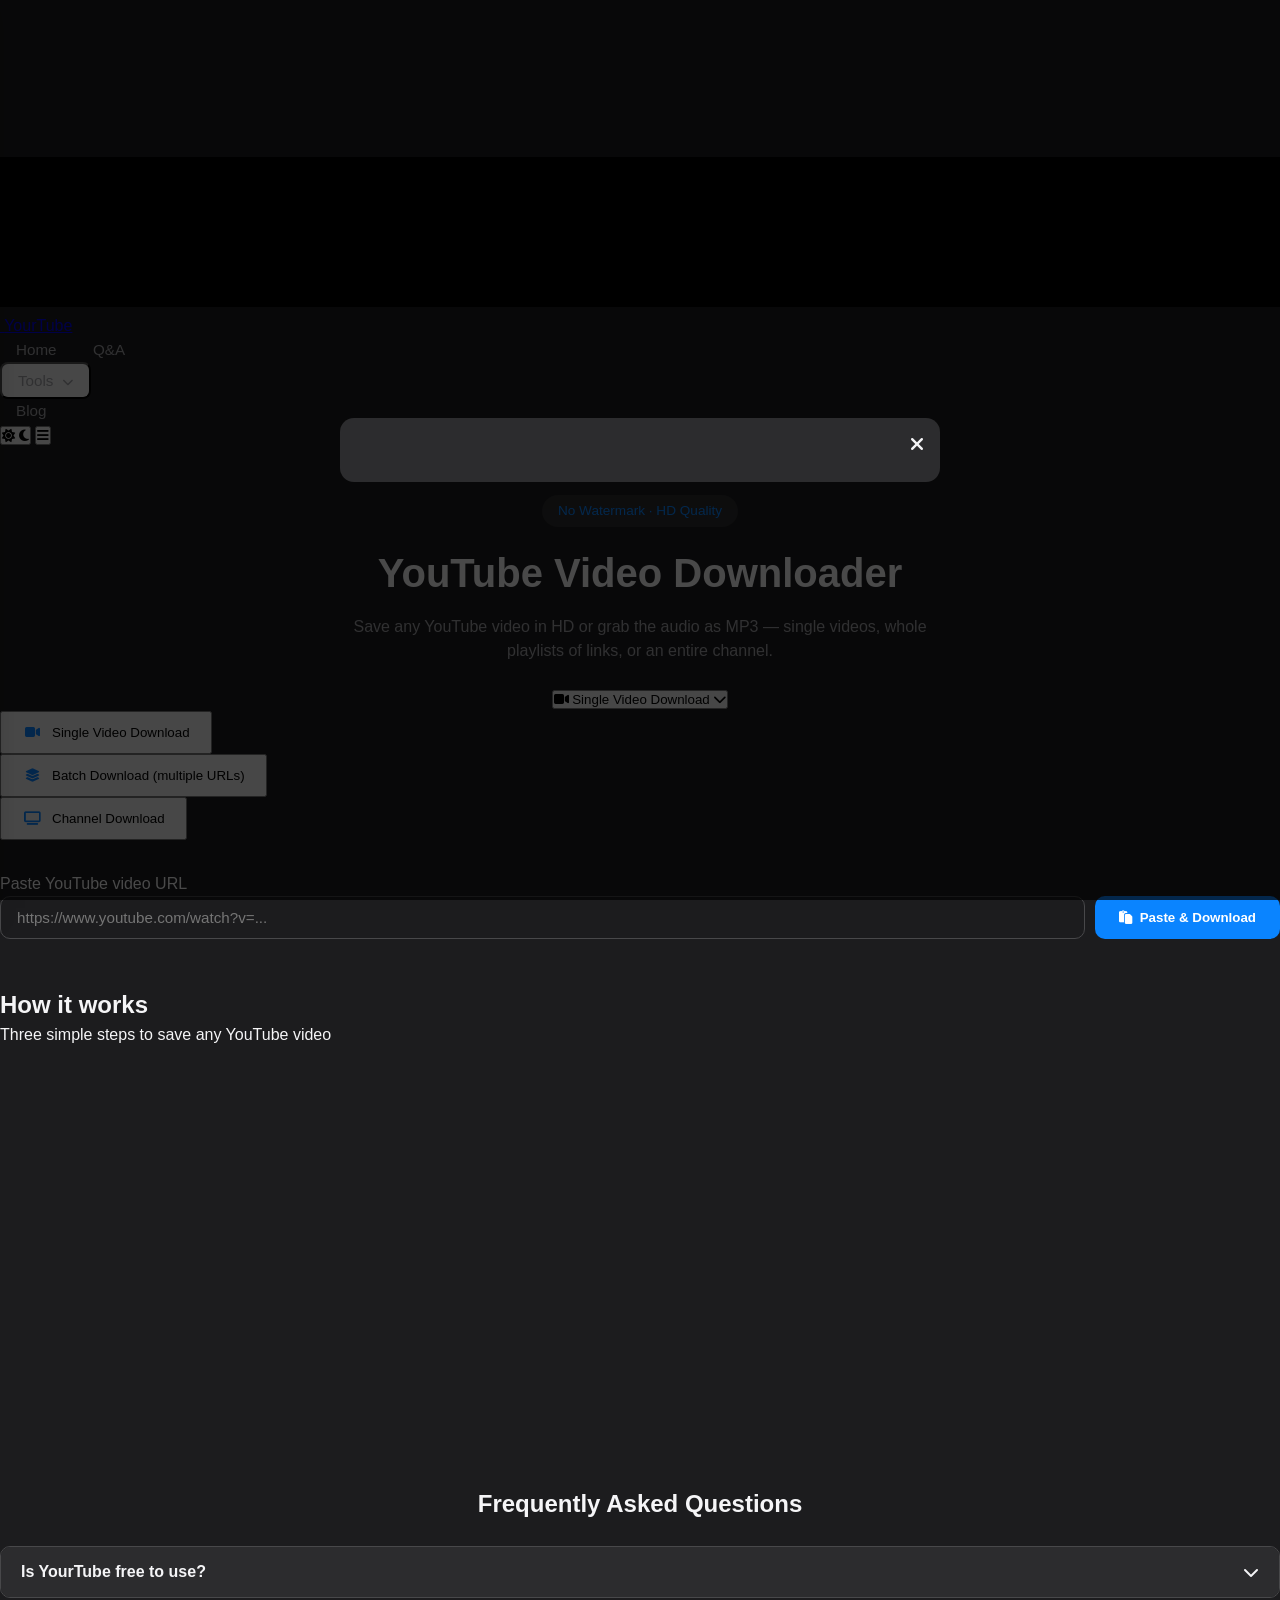
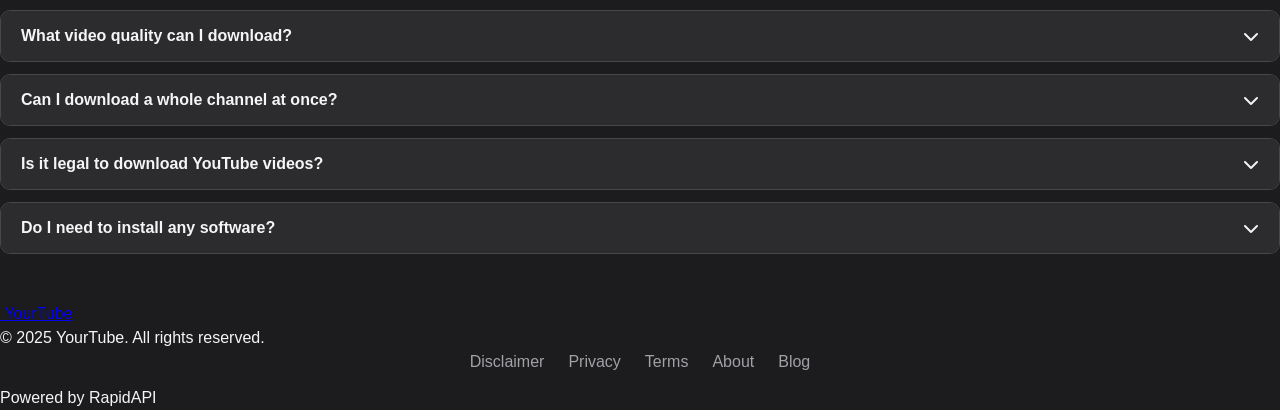
==== commit 72ff3d5c: "Update index.html" ====
--- a/index.html
+++ b/index.html
@@ -1,217 +1,343 @@
 <!DOCTYPE html>
-<html lang="en" data-theme="light">
+<html lang="en" data-theme="dark">
 <head>
   <meta charset="UTF-8" />
-  <meta name="viewport" content="width=device-width, initial-scale=1.0, viewport-fit=cover" />
-  <title>YourTube - YouTube Video Downloader</title>
-  <meta name="description" content="Download YouTube videos in HD quality, MP3, batch downloads, and entire channels. No watermark, fast and free." />
-  <link rel="icon" href="data:image/svg+xml,<svg xmlns='http://www.w3.org/2000/svg' viewBox='0 0 100 100'><text y='.9em' font-size='90'>▶️</text></svg>" />
-  <link rel="stylesheet" href="https://cdnjs.cloudflare.com/ajax/libs/font-awesome/6.0.0-beta3/css/all.min.css" />
+  <meta name="viewport" content="width=device-width, initial-scale=1.0" />
+  <title>YourTube — YouTube Video Downloader (No Watermark, HD Quality)</title>
+  <meta name="description" content="Download YouTube videos in HD and audio as MP3. Single, batch and full channel downloads, fast and free." />
+  <link rel="icon" type="image/svg+xml" href="assets/favicon.svg" />
+  <link rel="stylesheet" href="https://cdnjs.cloudflare.com/ajax/libs/font-awesome/6.5.1/css/all.min.css" />
   <link rel="stylesheet" href="css/style.css" />
 </head>
-<body>
-  <div class="noise-bg"></div>
-  <div class="app-container">
-    <!-- Header -->
-    <header class="header">
-      <div class="header-left">
-        <button class="hamburger" id="hamburgerBtn" aria-label="Menu">
-          <i class="fas fa-bars"></i>
-        </button>
-        <a href="#" class="logo-link" id="backToHomeBtn" style="display:none;">
-          <i class="fas fa-arrow-left"></i> Back to Home
-        </a>
-        <a href="#" class="logo-link logo-home">
-          <img src="data:image/svg+xml,%3Csvg xmlns='http://www.w3.org/2000/svg' viewBox='0 0 24 24' fill='%23ff0000'%3E%3Cpath d='M19.615 3.184c-3.604-.246-11.631-.245-15.23 0C.488 3.45.029 5.804 0 12c.029 6.185.484 8.549 4.385 8.816 3.6.245 11.626.246 15.23 0C23.512 20.55 23.971 18.196 24 12c-.029-6.185-.484-8.549-4.385-8.816zM9 16V8l8 4-8 4z'/%3E%3C/svg%3E" alt="logo" class="logo-img" />
+<body data-bg-mode="noise">
+
+  <!-- ===================== SVG NOISE FILTER (for concrete-style background) ===================== -->
+  <svg class="bg-noise-defs" aria-hidden="true" focusable="false">
+    <filter id="noiseFilter">
+      <feTurbulence type="fractalNoise" baseFrequency="0.85" numOctaves="3" stitchTiles="stitch" result="noise" />
+      <feColorMatrix in="noise" type="matrix"
+        values="0 0 0 0 0
+                0 0 0 0 0
+                0 0 0 0 0
+                0 0 0 0.06 0" />
+      <feComposite operator="over" in2="SourceGraphic" />
+    </filter>
+  </svg>
+  <div class="bg-layer bg-noise"><svg width="100%" height="100%"><rect width="100%" height="100%" filter="url(#noiseFilter)"/></svg></div>
+  <div class="bg-layer bg-photo"></div>
+
+  <!-- ===================== HEADER ===================== -->
+  <header class="site-header">
+    <div class="header-inner">
+      <a href="#" class="brand" id="brandLink" aria-label="YourTube home">
+        <img src="assets/logo.svg" alt="" class="brand-logo" />
+        <span class="brand-name">YourTube</span>
+      </a>
+
+      <button class="back-home-btn" id="backHomeBtn" hidden>
+        <i class="fa-solid fa-arrow-left"></i>
+        <span>Back to Home</span>
+      </button>
+
+      <nav class="main-nav" id="mainNav" aria-label="Primary">
+        <a href="#" class="nav-link" data-nav="home">Home</a>
+        <a href="#qaSection" class="nav-link" data-nav="qa">Q&amp;A</a>
+
+        <div class="nav-dropdown">
+          <button class="nav-link dropdown-toggle" id="toolsDropdownToggle" aria-expanded="false">
+            Tools <i class="fa-solid fa-chevron-down dropdown-caret"></i>
+          </button>
+          <div class="dropdown-menu" id="toolsDropdownMenu">
+            <a href="https://example.com/instagram-downloader" target="_blank" rel="noopener"><i class="fa-brands fa-instagram"></i> Instagram Downloader</a>
+            <a href="https://example.com/facebook-downloader" target="_blank" rel="noopener"><i class="fa-brands fa-facebook"></i> Facebook Downloader</a>
+            <a href="https://example.com/tiktok-downloader" target="_blank" rel="noopener"><i class="fa-brands fa-tiktok"></i> TikTok Downloader</a>
+            <a href="https://example.com/snapchat-downloader" target="_blank" rel="noopener"><i class="fa-brands fa-snapchat"></i> Snapchat Downloader</a>
+            <a href="https://example.com/twitter-downloader" target="_blank" rel="noopener"><i class="fa-brands fa-x-twitter"></i> Twitter / X Downloader</a>
+            <a href="https://example.com/vimeo-downloader" target="_blank" rel="noopener"><i class="fa-brands fa-vimeo"></i> Vimeo Downloader</a>
+          </div>
+        </div>
+
+        <a href="#" class="nav-link" data-nav="blog">Blog</a>
+      </nav>
+
+      <div class="header-actions">
+        <button class="icon-btn" id="themeToggle" aria-label="Toggle theme">
+          <i class="fa-solid fa-sun theme-icon-sun"></i>
+          <i class="fa-solid fa-moon theme-icon-moon"></i>
+        </button>
+        <button class="icon-btn hamburger-btn" id="hamburgerBtn" aria-label="Open menu">
+          <i class="fa-solid fa-bars"></i>
+        </button>
+      </div>
+    </div>
+  </header>
+
+  <!-- ===================== MOBILE DRAWER ===================== -->
+  <div class="drawer-overlay" id="drawerOverlay"></div>
+  <aside class="side-drawer" id="sideDrawer" aria-label="Mobile navigation">
+    <div class="drawer-top">
+      <a href="#" class="brand" id="drawerBrandLink">
+        <img src="assets/logo.svg" alt="" class="brand-logo" />
+        <span class="brand-name">YourTube</span>
+      </a>
+      <button class="icon-btn" id="drawerCloseBtn" aria-label="Close menu">
+        <i class="fa-solid fa-xmark"></i>
+      </button>
+    </div>
+    <nav class="drawer-nav">
+      <a href="#" class="drawer-link" data-nav="home"><i class="fa-solid fa-house"></i> Home</a>
+      <a href="#qaSection" class="drawer-link" data-nav="qa"><i class="fa-solid fa-circle-question"></i> Q&amp;A</a>
+      <a href="#" class="drawer-link" data-nav="blog"><i class="fa-solid fa-newspaper"></i> Blog</a>
+      <button class="drawer-link drawer-theme-switch" id="drawerThemeToggle">
+        <i class="fa-solid fa-circle-half-stroke"></i> <span>Switch theme</span>
+      </button>
+    </nav>
+  </aside>
+
+  <!-- ===================== MAIN ===================== -->
+  <main id="mainContent">
+
+    <!-- ---------- HERO ---------- -->
+    <section class="hero" id="heroSection">
+      <span class="badge">No Watermark &middot; HD Quality</span>
+      <h1 class="hero-title">YouTube Video Downloader</h1>
+      <p class="hero-subtitle">Save any YouTube video in HD or grab the audio as MP3 — single videos, whole playlists of links, or an entire channel.</p>
+
+      <!-- Mode switch -->
+      <div class="mode-switch">
+        <button class="mode-dropdown-toggle" id="modeDropdownToggle" aria-expanded="false">
+          <i class="fa-solid fa-video mode-icon"></i>
+          <span id="modeLabel">Single Video Download</span>
+          <i class="fa-solid fa-chevron-down dropdown-caret"></i>
+        </button>
+        <div class="mode-dropdown-menu" id="modeDropdownMenu">
+          <button class="mode-option active" data-mode="single">
+            <i class="fa-solid fa-video"></i>
+            <span>Single Video Download</span>
+          </button>
+          <button class="mode-option" data-mode="batch">
+            <i class="fa-solid fa-layer-group"></i>
+            <span>Batch Download (multiple URLs)</span>
+          </button>
+          <button class="mode-option" data-mode="channel">
+            <i class="fa-solid fa-tv"></i>
+            <span>Channel Download</span>
+          </button>
+        </div>
+      </div>
+    </section>
+
+    <!-- ---------- SINGLE VIDEO MODE ---------- -->
+    <section class="input-card" id="singleContainer">
+      <label class="input-label" for="singleUrlInput">Paste YouTube video URL</label>
+      <div class="input-row">
+        <input type="text" id="singleUrlInput" class="text-input" placeholder="https://www.youtube.com/watch?v=..." autocomplete="off" spellcheck="false" />
+        <button class="btn btn-primary" id="singlePasteBtn">
+          <i class="fa-solid fa-paste"></i>
+          <span>Paste &amp; Download</span>
+        </button>
+      </div>
+      <div class="error-box" id="singleError" hidden></div>
+    </section>
+
+    <!-- ---------- BATCH MODE ---------- -->
+    <section class="input-card" id="batchContainer" hidden>
+      <label class="input-label" for="batchUrlsInput">Paste multiple YouTube URLs (one per line)</label>
+      <textarea id="batchUrlsInput" class="text-area" rows="5" placeholder="https://www.youtube.com/watch?v=...&#10;https://youtu.be/...&#10;https://www.youtube.com/watch?v=..."></textarea>
+      <div class="input-actions">
+        <button class="btn btn-primary" id="batchFetchBtn">
+          <i class="fa-solid fa-magnifying-glass"></i>
+          <span>Fetch Videos</span>
+        </button>
+      </div>
+      <div class="error-box" id="batchError" hidden></div>
+      <div class="progress-status" id="batchProgressText" hidden></div>
+      <div class="video-list" id="batchVideoList"></div>
+      <div class="list-actions" id="batchListActions" hidden>
+        <button class="btn btn-secondary" id="batchDownloadBtn">
+          <i class="fa-solid fa-download"></i>
+          <span>Download Selected</span>
+        </button>
+        <span class="list-progress" id="batchDownloadProgress"></span>
+      </div>
+    </section>
+
+    <!-- ---------- CHANNEL MODE ---------- -->
+    <section class="input-card" id="channelContainer" hidden>
+      <label class="input-label" for="channelUrlInput">Paste a YouTube channel URL</label>
+      <div class="input-row">
+        <input type="text" id="channelUrlInput" class="text-input" placeholder="https://www.youtube.com/@channelname" autocomplete="off" spellcheck="false" />
+        <button class="btn btn-primary" id="channelFetchBtn">
+          <i class="fa-solid fa-magnifying-glass"></i>
+          <span>Fetch Videos</span>
+        </button>
+      </div>
+      <div class="error-box" id="channelError" hidden></div>
+      <div class="progress-status" id="channelProgressText" hidden></div>
+      <div class="video-list" id="channelVideoList"></div>
+      <div class="list-actions" id="channelListActions" hidden>
+        <button class="btn btn-secondary" id="channelDownloadBtn">
+          <i class="fa-solid fa-download"></i>
+          <span>Download Selected</span>
+        </button>
+        <span class="list-progress" id="channelDownloadProgress"></span>
+      </div>
+    </section>
+
+    <!-- ---------- SINGLE RESULT CARD ---------- -->
+    <section class="result-card" id="resultCard" hidden>
+      <div class="result-preview" id="resultPreview">
+        <!-- player or thumbnail injected here -->
+      </div>
+      <div class="result-body">
+        <h3 class="result-title" id="resultTitle" title="Click to copy title"></h3>
+        <p class="result-channel" id="resultChannel"></p>
+        <div class="result-actions">
+          <button class="btn btn-primary download-btn" id="downloadVideoBtn" data-original-text="HD Video">
+            <i class="fa-solid fa-film"></i>
+            <span class="btn-text">HD Video</span>
+          </button>
+          <button class="btn btn-outline download-btn" id="downloadAudioBtn" data-original-text="Audio MP3" hidden>
+            <i class="fa-solid fa-music"></i>
+            <span class="btn-text">Audio MP3</span>
+          </button>
+        </div>
+      </div>
+      <button class="btn btn-ghost new-link-btn" id="newLinkBtn">
+        <i class="fa-solid fa-rotate-left"></i> New Link
+      </button>
+    </section>
+
+    <!-- ---------- HISTORY PANEL ---------- -->
+    <section class="history-panel" id="historyPanel" hidden>
+      <div class="section-heading">
+        <h2>Download History</h2>
+        <span class="section-hint">Items are removed automatically after 24 hours</span>
+      </div>
+      <div class="history-list" id="historyList"></div>
+    </section>
+
+    <!-- ---------- STEPS ---------- -->
+    <section class="steps-section" id="stepsSection">
+      <div class="section-heading center">
+        <h2>How it works</h2>
+        <p>Three simple steps to save any YouTube video</p>
+      </div>
+      <div class="steps-grid">
+        <div class="step-card reveal">
+          <div class="step-icon"><i class="fa-solid fa-link"></i></div>
+          <h3>1. Copy the link</h3>
+          <p>Open YouTube, find the video, playlist links or channel you want, and copy its URL.</p>
+        </div>
+        <div class="step-card reveal">
+          <div class="step-icon"><i class="fa-solid fa-paste"></i></div>
+          <h3>2. Paste &amp; fetch</h3>
+          <p>Paste the link here (or let auto-paste detect it) and YourTube will fetch the available formats instantly.</p>
+        </div>
+        <div class="step-card reveal">
+          <div class="step-icon"><i class="fa-solid fa-download"></i></div>
+          <h3>3. Download</h3>
+          <p>Choose HD video or MP3 audio and watch the real-time progress until your file is saved.</p>
+        </div>
+      </div>
+    </section>
+
+    <!-- ---------- Q&A ---------- -->
+    <section class="qa-section" id="qaSection">
+      <div class="section-heading center">
+        <h2>Frequently Asked Questions</h2>
+      </div>
+      <div class="qa-accordion" id="qaAccordion">
+        <div class="qa-item">
+          <button class="qa-question" aria-expanded="false">
+            <span>Is YourTube free to use?</span>
+            <i class="fa-solid fa-chevron-down"></i>
+          </button>
+          <div class="qa-answer">
+            <p>Yes. YourTube is completely free with no sign-up required. Simply paste a link and download.</p>
+          </div>
+        </div>
+        <div class="qa-item">
+          <button class="qa-question" aria-expanded="false">
+            <span>What video quality can I download?</span>
+            <i class="fa-solid fa-chevron-down"></i>
+          </button>
+          <div class="qa-answer">
+            <p>YourTube fetches the highest quality stream available for a video, up to HD, along with a separate MP3 audio-only option when offered.</p>
+          </div>
+        </div>
+        <div class="qa-item">
+          <button class="qa-question" aria-expanded="false">
+            <span>Can I download a whole channel at once?</span>
+            <i class="fa-solid fa-chevron-down"></i>
+          </button>
+          <div class="qa-answer">
+            <p>Yes. Switch to Channel Download mode, paste the channel URL, and YourTube will list its recent uploads so you can select which ones to save.</p>
+          </div>
+        </div>
+        <div class="qa-item">
+          <button class="qa-question" aria-expanded="false">
+            <span>Is it legal to download YouTube videos?</span>
+            <i class="fa-solid fa-chevron-down"></i>
+          </button>
+          <div class="qa-answer">
+            <p>Downloading content you own, that is in the public domain, or that the creator allows for offline use is generally fine. Always check the video's license and YouTube's terms before downloading copyrighted material.</p>
+          </div>
+        </div>
+        <div class="qa-item">
+          <button class="qa-question" aria-expanded="false">
+            <span>Do I need to install any software?</span>
+            <i class="fa-solid fa-chevron-down"></i>
+          </button>
+          <div class="qa-answer">
+            <p>No installation needed. YourTube runs entirely in your browser on desktop, tablet, or mobile.</p>
+          </div>
+        </div>
+      </div>
+    </section>
+
+    <!-- ---------- BLOG PAGE ---------- -->
+    <section class="blog-page" id="blogPage" hidden>
+      <div class="blog-content" id="blogContent">
+        <p class="loading-text">Loading articles…</p>
+      </div>
+    </section>
+
+  </main>
+
+  <!-- ===================== TOASTS ===================== -->
+  <div class="toast-container" id="toastContainer" aria-live="polite"></div>
+
+  <!-- ===================== MODAL (legal pages) ===================== -->
+  <div class="modal-overlay" id="modalOverlay">
+    <div class="modal" role="dialog" aria-modal="true">
+      <button class="modal-close" id="modalClose" aria-label="Close">
+        <i class="fa-solid fa-xmark"></i>
+      </button>
+      <div class="modal-body" id="modalBody"></div>
+    </div>
+  </div>
+
+  <!-- ===================== FOOTER ===================== -->
+  <footer class="site-footer">
+    <div class="footer-inner">
+      <div class="footer-brand">
+        <a href="#" class="brand">
+          <img src="assets/logo.svg" alt="" class="brand-logo" />
           <span class="brand-name">YourTube</span>
         </a>
-      </div>
-      <nav class="nav" id="mainNav">
-        <a href="#" class="nav-link active" data-page="home">Home</a>
-        <a href="#" class="nav-link" data-page="qa">Q&A</a>
-        <div class="nav-dropdown" id="toolsDropdown">
-          <a href="#" class="nav-link dropdown-toggle">Tools <i class="fas fa-chevron-down"></i></a>
-          <div class="dropdown-menu">
-            <a href="#">Instagram Downloader</a>
-            <a href="#">Facebook Downloader</a>
-            <a href="#">TikTok Downloader</a>
-            <a href="#">Snapchat Downloader</a>
-            <a href="#">Twitter Downloader</a>
-            <a href="#">Vimeo Downloader</a>
-          </div>
-        </div>
-        <a href="#" class="nav-link" data-page="blog">Blog</a>
+        <p>© 2025 YourTube. All rights reserved.</p>
+      </div>
+      <nav class="footer-links" aria-label="Footer">
+        <a href="#" data-modal="disclaimer">Disclaimer</a>
+        <a href="#" data-modal="privacy">Privacy</a>
+        <a href="#" data-modal="terms">Terms</a>
+        <a href="#" data-modal="about">About</a>
+        <a href="#" data-nav="blog">Blog</a>
       </nav>
-      <div class="header-right">
-        <button class="theme-toggle" id="themeToggle" aria-label="Toggle theme">
-          <i class="fas fa-moon"></i>
-        </button>
-      </div>
-    </header>
-
-    <!-- Side Drawer -->
-    <div class="side-drawer" id="sideDrawer">
-      <div class="drawer-header">
-        <img src="data:image/svg+xml,%3Csvg xmlns='http://www.w3.org/2000/svg' viewBox='0 0 24 24' fill='%23ff0000'%3E%3Cpath d='M19.615 3.184c-3.604-.246-11.631-.245-15.23 0C.488 3.45.029 5.804 0 12c.029 6.185.484 8.549 4.385 8.816 3.6.245 11.626.246 15.23 0C23.512 20.55 23.971 18.196 24 12c-.029-6.185-.484-8.549-4.385-8.816zM9 16V8l8 4-8 4z'/%3E%3C/svg%3E" alt="logo" class="logo-img" />
-        <span class="brand-name">YourTube</span>
-      </div>
-      <nav class="drawer-nav">
-        <a href="#" class="drawer-link" data-page="home">Home</a>
-        <a href="#" class="drawer-link" data-page="qa">Q&A</a>
-        <a href="#" class="drawer-link" data-page="blog">Blog</a>
-        <button class="drawer-link theme-toggle-drawer" id="themeToggleDrawer">
-          <i class="fas fa-moon"></i> Dark Mode
-        </button>
-      </nav>
+      <p class="footer-powered">Powered by RapidAPI</p>
     </div>
-    <div class="drawer-overlay" id="drawerOverlay"></div>
-
-    <!-- Main Content -->
-    <main id="mainContent">
-      <!-- Home Page -->
-      <section id="homeSection" class="home-section">
-        <!-- Hero -->
-        <div class="hero">
-          <div class="badge"><i class="fas fa-check-circle"></i> No Watermark · HD Quality</div>
-          <h1 class="hero-title">YouTube Video Downloader</h1>
-          <p class="hero-subtitle">Download videos in best quality, extract audio, batch download multiple URLs, or grab a whole channel.</p>
-          <div class="mode-selector" id="modeSelector">
-            <button class="mode-btn" data-mode="single">Single Video Download <i class="fas fa-chevron-down"></i></button>
-            <div class="mode-dropdown">
-              <div class="mode-option" data-mode="single"><i class="fas fa-video"></i> Single Video Download</div>
-              <div class="mode-option" data-mode="batch"><i class="fas fa-layer-group"></i> Batch Download (Multiple URLs)</div>
-              <div class="mode-option" data-mode="channel"><i class="fas fa-folder"></i> Channel Download</div>
-            </div>
-          </div>
-        </div>
-
-        <!-- Input Containers -->
-        <div class="input-containers">
-          <!-- Single mode -->
-          <div class="input-container active" data-mode="single" id="singleInput">
-            <label for="singleUrl">Paste YouTube video URL</label>
-            <div class="input-row">
-              <input type="text" id="singleUrl" placeholder="https://www.youtube.com/watch?v=..." />
-              <button class="btn-primary" id="singleDownloadBtn"><i class="fas fa-download"></i> Paste & Download</button>
-            </div>
-            <div class="error-box" id="singleError" style="display:none;"></div>
-          </div>
-
-          <!-- Batch mode -->
-          <div class="input-container" data-mode="batch" id="batchInput">
-            <label for="batchUrls">Paste multiple YouTube URLs (one per line)</label>
-            <textarea id="batchUrls" rows="5" placeholder="https://www.youtube.com/watch?v=...&#10;https://youtu.be/..."></textarea>
-            <button class="btn-primary" id="batchFetchBtn"><i class="fas fa-search"></i> Fetch Videos</button>
-            <div class="batch-progress" id="batchProgress" style="display:none;"></div>
-            <div class="batch-list" id="batchList"></div>
-            <div class="batch-actions" id="batchActions" style="display:none;">
-              <button class="btn-primary" id="batchDownloadSelectedBtn"><i class="fas fa-download"></i> Download Selected</button>
-              <span class="batch-summary" id="batchSummary"></span>
-            </div>
-          </div>
-
-          <!-- Channel mode -->
-          <div class="input-container" data-mode="channel" id="channelInput">
-            <label for="channelUrl">Paste YouTube channel URL</label>
-            <input type="text" id="channelUrl" placeholder="https://www.youtube.com/@channelname" />
-            <button class="btn-primary" id="channelFetchBtn"><i class="fas fa-search"></i> Fetch Videos</button>
-            <div class="batch-progress" id="channelProgress" style="display:none;"></div>
-            <div class="batch-list" id="channelList"></div>
-            <div class="batch-actions" id="channelActions" style="display:none;">
-              <button class="btn-primary" id="channelDownloadSelectedBtn"><i class="fas fa-download"></i> Download Selected</button>
-              <span class="batch-summary" id="channelSummary"></span>
-            </div>
-          </div>
-        </div>
-
-        <!-- Result Card (Single) -->
-        <div class="result-card" id="resultCard" style="display:none;">
-          <div class="result-video" id="resultPlayer"></div>
-          <div class="result-info">
-            <h3 class="result-title" id="resultTitle" title="Click to copy full title">Video Title</h3>
-            <p class="result-channel" id="resultChannel">Channel Name</p>
-            <div class="result-actions">
-              <button class="btn-download" id="downloadHdBtn"><i class="fas fa-video"></i> Download HD</button>
-              <button class="btn-download" id="downloadMp3Btn"><i class="fas fa-music"></i> Download MP3</button>
-            </div>
-          </div>
-          <button class="btn-new-link" id="newLinkBtn"><i class="fas fa-plus"></i> New Link</button>
-        </div>
-
-        <!-- Steps Section -->
-        <section class="steps-section" id="stepsSection">
-          <div class="step-card" data-animate>
-            <div class="step-number">1</div>
-            <h3>Paste Video URL</h3>
-            <p>Copy the YouTube video link and paste it into the input field. We support all YouTube URL formats.</p>
-          </div>
-          <div class="step-card" data-animate>
-            <div class="step-number">2</div>
-            <h3>Choose Quality</h3>
-            <p>Select HD video or extract audio as MP3. Preview the video before you download.</p>
-          </div>
-          <div class="step-card" data-animate>
-            <div class="step-number">3</div>
-            <h3>Download</h3>
-            <p>Click download and watch the real‑time progress. Your file will be saved directly to your device.</p>
-          </div>
-        </section>
-
-        <!-- Q&A Accordion -->
-        <section class="qa-section" id="qaSection">
-          <h2>Frequently Asked Questions</h2>
-          <div class="qa-item">
-            <button class="qa-question">Is it free to download YouTube videos? <i class="fas fa-chevron-down"></i></button>
-            <div class="qa-answer"><p>Yes, our tool is completely free. We don't charge anything and there are no hidden fees.</p></div>
-          </div>
-          <div class="qa-item">
-            <button class="qa-question">Can I download an entire YouTube channel? <i class="fas fa-chevron-down"></i></button>
-            <div class="qa-answer"><p>Yes, switch to Channel Download mode, paste the channel URL, and we'll fetch up to 50 videos for you to download.</p></div>
-          </div>
-          <div class="qa-item">
-            <button class="qa-question">What quality can I download? <i class="fas fa-chevron-down"></i></button>
-            <div class="qa-answer"><p>We provide the best available HD quality (up to 1080p) and an audio‑only MP3 option.</p></div>
-          </div>
-        </section>
-
-        <!-- Download History -->
-        <section class="history-section" id="historySection" style="display:none;">
-          <h2>Download History</h2>
-          <div class="history-list" id="historyList"></div>
-        </section>
-      </section>
-
-      <!-- Blog Page (hidden initially) -->
-      <section id="blogSection" class="blog-section" style="display:none;">
-        <div class="blog-content" id="blogContent">
-          <div class="loading">Loading blog...</div>
-        </div>
-      </section>
-    </main>
-
-    <!-- Footer -->
-    <footer class="footer">
-      <div class="footer-links">
-        <a href="#" class="modal-link" data-modal="disclaimer">Disclaimer</a>
-        <a href="#" class="modal-link" data-modal="privacy">Privacy</a>
-        <a href="#" class="modal-link" data-modal="terms">Terms</a>
-        <a href="#" class="modal-link" data-modal="about">About</a>
-        <a href="#" data-page="blog">Blog</a>
-      </div>
-      <p class="footer-copy">© 2025 YourTube · Powered by RapidAPI</p>
-    </footer>
-
-    <!-- Toast Container -->
-    <div class="toast-container" id="toastContainer"></div>
-
-    <!-- Modal Container -->
-    <div class="modal-overlay" id="modalOverlay" style="display:none;">
-      <div class="modal">
-        <button class="modal-close" id="modalClose"><i class="fas fa-times"></i></button>
-        <div class="modal-content" id="modalContent"></div>
-      </div>
-    </div>
-  </div>
+  </footer>
 
   <script src="js/app.js"></script>
 </body>
--- a/css/style.css
+++ b/css/style.css
@@ -0,0 +1,880 @@
+/* ========== CSS Custom Properties & Themes ========== */
+:root {
+  --font-family: -apple-system, BlinkMacSystemFont, 'Segoe UI', Roboto, Helvetica, Arial, sans-serif;
+  --border-radius-sm: 8px;
+  --border-radius: 10px;
+  --border-radius-lg: 14px;
+  --border-radius-xl: 18px;
+  --transition: 0.2s ease;
+}
+
+[data-theme="light"] {
+  --bg: #f5f5f7;
+  --surface: #ffffff;
+  --text: #1d1d1f;
+  --text-secondary: #6e6e73;
+  --primary: #007aff;
+  --primary-hover: #0066d6;
+  --border: #d2d2d7;
+  --shadow-sm: 0 2px 8px rgba(0,0,0,0.08);
+  --shadow: 0 4px 16px rgba(0,0,0,0.1);
+  --shadow-lg: 0 8px 30px rgba(0,0,0,0.12);
+  --overlay: rgba(0,0,0,0.5);
+  --toast-bg: #ffffff;
+  --toast-text: #1d1d1f;
+  --badge-bg: #e8f0fe;
+  --badge-text: #007aff;
+}
+
+[data-theme="dark"] {
+  --bg: #1c1c1e;
+  --surface: #2c2c2e;
+  --text: #f5f5f7;
+  --text-secondary: #a1a1a6;
+  --primary: #0a84ff;
+  --primary-hover: #409cff;
+  --border: #48484a;
+  --shadow-sm: 0 2px 8px rgba(0,0,0,0.4);
+  --shadow: 0 4px 16px rgba(0,0,0,0.5);
+  --shadow-lg: 0 8px 30px rgba(0,0,0,0.6);
+  --overlay: rgba(0,0,0,0.7);
+  --toast-bg: #3a3a3c;
+  --toast-text: #f5f5f7;
+  --badge-bg: #2c2c2e;
+  --badge-text: #0a84ff;
+}
+
+/* ========== Global Styles ========== */
+*, *::before, *::after {
+  box-sizing: border-box;
+  margin: 0;
+  padding: 0;
+}
+
+body {
+  font-family: var(--font-family);
+  background-color: var(--bg);
+  color: var(--text);
+  line-height: 1.5;
+  min-height: 100vh;
+  overflow-x: hidden;
+}
+
+.noise-bg {
+  position: fixed;
+  top: 0; left: 0; width: 100%; height: 100%;
+  z-index: -1;
+  opacity: 0.03;
+  background-image: url("data:image/svg+xml,%3Csvg viewBox='0 0 200 200' xmlns='http://www.w3.org/2000/svg'%3E%3Cfilter id='noise'%3E%3CfeTurbulence type='fractalNoise' baseFrequency='0.9' numOctaves='4' stitchTiles='stitch'/%3E%3C/filter%3E%3Crect width='100%25' height='100%25' filter='url(%23noise)' opacity='0.7'/%3E%3C/svg%3E");
+  background-size: 200px 200px;
+}
+
+/* alternative unsplash bg toggled by JS */
+body.unsplash-bg .noise-bg {
+  background-image: url('https://source.unsplash.com/random/1920x1080?minimal');
+  background-size: cover;
+  opacity: 0.15;
+}
+
+.app-container {
+  max-width: 1200px;
+  margin: 0 auto;
+  padding: 0 20px;
+}
+
+/* ========== Header ========== */
+.header {
+  display: flex;
+  align-items: center;
+  justify-content: space-between;
+  padding: 16px 0;
+  position: sticky;
+  top: 0;
+  z-index: 100;
+  background-color: var(--bg);
+  backdrop-filter: blur(10px);
+  border-bottom: 1px solid var(--border);
+}
+
+.header-left {
+  display: flex;
+  align-items: center;
+  gap: 12px;
+}
+
+.hamburger {
+  background: none;
+  border: none;
+  color: var(--text);
+  font-size: 1.4rem;
+  cursor: pointer;
+  display: none;
+}
+
+.logo-link {
+  display: flex;
+  align-items: center;
+  gap: 8px;
+  text-decoration: none;
+  color: var(--text);
+  font-weight: 700;
+  font-size: 1.2rem;
+}
+
+.logo-img {
+  width: 24px;
+  height: 24px;
+}
+
+.nav {
+  display: flex;
+  align-items: center;
+  gap: 8px;
+}
+
+.nav-link {
+  text-decoration: none;
+  color: var(--text-secondary);
+  padding: 8px 16px;
+  border-radius: var(--border-radius-sm);
+  transition: background var(--transition), color var(--transition);
+  font-size: 0.95rem;
+}
+
+.nav-link:hover,
+.nav-link.active {
+  background: var(--surface);
+  color: var(--text);
+}
+
+.nav-dropdown {
+  position: relative;
+}
+
+.dropdown-toggle i {
+  margin-left: 4px;
+  font-size: 0.7rem;
+}
+
+.dropdown-menu {
+  position: absolute;
+  top: 100%;
+  left: 0;
+  background: var(--surface);
+  border: 1px solid var(--border);
+  border-radius: var(--border-radius);
+  box-shadow: var(--shadow);
+  min-width: 200px;
+  display: none;
+  flex-direction: column;
+  padding: 8px 0;
+  z-index: 200;
+}
+
+.nav-dropdown:hover .dropdown-menu {
+  display: flex;
+}
+
+.dropdown-menu a {
+  padding: 10px 20px;
+  text-decoration: none;
+  color: var(--text);
+  transition: background var(--transition);
+}
+
+.dropdown-menu a:hover {
+  background: var(--bg);
+}
+
+.header-right {
+  display: flex;
+  align-items: center;
+}
+
+.theme-toggle {
+  background: none;
+  border: none;
+  color: var(--text);
+  font-size: 1.2rem;
+  cursor: pointer;
+  padding: 8px;
+  border-radius: 50%;
+  transition: background var(--transition);
+}
+
+.theme-toggle:hover {
+  background: var(--surface);
+}
+
+/* ========== Side Drawer ========== */
+.side-drawer {
+  position: fixed;
+  top: 0;
+  left: -300px;
+  width: 280px;
+  height: 100vh;
+  background: var(--surface);
+  box-shadow: var(--shadow-lg);
+  z-index: 300;
+  transition: left 0.3s ease;
+  padding: 20px;
+  display: flex;
+  flex-direction: column;
+}
+
+.side-drawer.open {
+  left: 0;
+}
+
+.drawer-overlay {
+  position: fixed;
+  top: 0; left: 0; width: 100%; height: 100%;
+  background: var(--overlay);
+  z-index: 290;
+  display: none;
+}
+
+.drawer-overlay.open {
+  display: block;
+}
+
+.drawer-header {
+  display: flex;
+  align-items: center;
+  gap: 8px;
+  margin-bottom: 24px;
+}
+
+.drawer-nav {
+  display: flex;
+  flex-direction: column;
+  gap: 4px;
+}
+
+.drawer-link {
+  display: flex;
+  align-items: center;
+  padding: 12px 16px;
+  text-decoration: none;
+  color: var(--text);
+  border-radius: var(--border-radius);
+  transition: background var(--transition);
+}
+
+.drawer-link:hover {
+  background: var(--bg);
+}
+
+.theme-toggle-drawer {
+  background: none;
+  border: none;
+  text-align: left;
+  font-size: inherit;
+  cursor: pointer;
+  display: flex;
+  align-items: center;
+  gap: 8px;
+}
+
+/* ========== Hero ========== */
+.hero {
+  text-align: center;
+  padding: 48px 0 32px;
+}
+
+.badge {
+  display: inline-flex;
+  align-items: center;
+  gap: 6px;
+  background: var(--badge-bg);
+  color: var(--badge-text);
+  padding: 6px 16px;
+  border-radius: 20px;
+  font-size: 0.85rem;
+  margin-bottom: 16px;
+}
+
+.hero-title {
+  font-size: 2.5rem;
+  margin-bottom: 12px;
+}
+
+.hero-subtitle {
+  color: var(--text-secondary);
+  max-width: 600px;
+  margin: 0 auto 24px;
+}
+
+.mode-selector {
+  display: inline-block;
+  position: relative;
+}
+
+.mode-btn {
+  background: var(--surface);
+  border: 1px solid var(--border);
+  border-radius: 30px;
+  padding: 12px 28px;
+  font-size: 1rem;
+  cursor: pointer;
+  color: var(--text);
+  display: flex;
+  align-items: center;
+  gap: 8px;
+  box-shadow: var(--shadow-sm);
+  transition: box-shadow var(--transition), transform var(--transition);
+}
+
+.mode-btn:hover {
+  box-shadow: var(--shadow);
+  transform: translateY(-1px);
+}
+
+.mode-dropdown {
+  position: absolute;
+  top: 110%;
+  left: 50%;
+  transform: translateX(-50%);
+  background: var(--surface);
+  border: 1px solid var(--border);
+  border-radius: var(--border-radius);
+  box-shadow: var(--shadow);
+  min-width: 280px;
+  display: none;
+  flex-direction: column;
+  padding: 8px 0;
+  z-index: 10;
+}
+
+.mode-dropdown.open {
+  display: flex;
+}
+
+.mode-option {
+  padding: 12px 20px;
+  cursor: pointer;
+  transition: background var(--transition);
+  display: flex;
+  align-items: center;
+  gap: 10px;
+}
+
+.mode-option:hover {
+  background: var(--bg);
+}
+
+.mode-option i {
+  width: 20px;
+  color: var(--primary);
+}
+
+/* ========== Input Containers ========== */
+.input-containers {
+  max-width: 700px;
+  margin: 0 auto 32px;
+}
+
+.input-container {
+  display: none;
+  background: var(--surface);
+  border: 1px solid var(--border);
+  border-radius: var(--border-radius-lg);
+  padding: 24px;
+  box-shadow: var(--shadow-sm);
+  transition: box-shadow var(--transition), transform var(--transition);
+}
+
+.input-container.active {
+  display: block;
+  animation: fadeIn 0.3s ease;
+}
+
+.input-container:hover {
+  box-shadow: var(--shadow);
+  transform: translateY(-2px);
+}
+
+.input-container label {
+  display: block;
+  margin-bottom: 8px;
+  font-weight: 600;
+}
+
+.input-row {
+  display: flex;
+  gap: 10px;
+}
+
+input[type="text"], textarea {
+  flex: 1;
+  padding: 12px 16px;
+  border: 1px solid var(--border);
+  border-radius: var(--border-radius);
+  background: var(--bg);
+  color: var(--text);
+  font-family: inherit;
+  font-size: 0.95rem;
+}
+
+textarea {
+  resize: vertical;
+  min-height: 120px;
+}
+
+.btn-primary {
+  background: var(--primary);
+  color: #fff;
+  border: none;
+  padding: 12px 24px;
+  border-radius: var(--border-radius);
+  font-weight: 600;
+  cursor: pointer;
+  display: inline-flex;
+  align-items: center;
+  gap: 8px;
+  transition: background var(--transition), transform var(--transition);
+}
+
+.btn-primary:hover {
+  background: var(--primary-hover);
+  transform: translateY(-1px);
+}
+
+.btn-primary:disabled {
+  opacity: 0.6;
+  cursor: not-allowed;
+  transform: none;
+}
+
+.error-box {
+  margin-top: 12px;
+  background: #ffebee;
+  color: #c62828;
+  padding: 10px 16px;
+  border-radius: var(--border-radius);
+  font-size: 0.9rem;
+}
+
+[data-theme="dark"] .error-box {
+  background: #4e2020;
+  color: #ff8a80;
+}
+
+.batch-progress {
+  margin-top: 12px;
+  font-size: 0.9rem;
+  color: var(--text-secondary);
+}
+
+.batch-list {
+  margin-top: 20px;
+  display: flex;
+  flex-direction: column;
+  gap: 12px;
+}
+
+.batch-item {
+  display: flex;
+  align-items: center;
+  gap: 12px;
+  padding: 12px;
+  background: var(--bg);
+  border-radius: var(--border-radius);
+  border: 1px solid var(--border);
+}
+
+.batch-item img {
+  width: 80px;
+  height: 45px;
+  object-fit: cover;
+  border-radius: 4px;
+}
+
+.batch-item .info {
+  flex: 1;
+  min-width: 0;
+}
+
+.batch-item .title {
+  font-weight: 600;
+  white-space: nowrap;
+  overflow: hidden;
+  text-overflow: ellipsis;
+}
+
+.batch-item .channel {
+  font-size: 0.85rem;
+  color: var(--text-secondary);
+}
+
+.batch-item .retry-btn {
+  background: none;
+  border: none;
+  color: var(--primary);
+  cursor: pointer;
+}
+
+.batch-actions {
+  margin-top: 20px;
+  display: flex;
+  align-items: center;
+  gap: 16px;
+}
+
+/* ========== Result Card ========== */
+.result-card {
+  background: var(--surface);
+  border: 1px solid var(--border);
+  border-radius: var(--border-radius-lg);
+  padding: 24px;
+  box-shadow: var(--shadow);
+  position: relative;
+  margin-bottom: 32px;
+  animation: fadeIn 0.3s ease;
+}
+
+.result-video {
+  margin-bottom: 16px;
+  border-radius: var(--border-radius);
+  overflow: hidden;
+  position: relative;
+  padding-bottom: 56.25%;
+  height: 0;
+}
+
+.result-video iframe {
+  position: absolute;
+  top: 0; left: 0;
+  width: 100%;
+  height: 100%;
+  border: none;
+}
+
+.result-info h3 {
+  margin-bottom: 4px;
+  cursor: pointer;
+}
+
+.result-channel {
+  color: var(--text-secondary);
+  margin-bottom: 16px;
+}
+
+.result-actions {
+  display: flex;
+  gap: 12px;
+  flex-wrap: wrap;
+}
+
+.btn-download {
+  background: var(--primary);
+  color: #fff;
+  border: none;
+  padding: 10px 20px;
+  border-radius: var(--border-radius);
+  font-weight: 600;
+  cursor: pointer;
+  display: inline-flex;
+  align-items: center;
+  gap: 6px;
+  transition: background var(--transition);
+  position: relative;
+  overflow: hidden;
+}
+
+.btn-download:hover {
+  background: var(--primary-hover);
+}
+
+.btn-download:disabled {
+  opacity: 0.7;
+  cursor: progress;
+}
+
+.btn-new-link {
+  position: absolute;
+  bottom: 16px;
+  right: 16px;
+  background: var(--bg);
+  border: 1px solid var(--border);
+  border-radius: var(--border-radius);
+  padding: 8px 16px;
+  cursor: pointer;
+  color: var(--text);
+  transition: background var(--transition);
+}
+
+.btn-new-link:hover {
+  background: var(--surface);
+}
+
+/* ========== Steps Section ========== */
+.steps-section {
+  display: grid;
+  grid-template-columns: repeat(auto-fit, minmax(250px, 1fr));
+  gap: 20px;
+  margin: 48px 0;
+}
+
+.step-card {
+  background: var(--surface);
+  border: 1px solid var(--border);
+  border-radius: var(--border-radius-lg);
+  padding: 24px;
+  text-align: center;
+  opacity: 0;
+  transform: translateY(20px);
+  transition: opacity 0.6s ease, transform 0.6s ease, box-shadow var(--transition);
+}
+
+.step-card.visible {
+  opacity: 1;
+  transform: translateY(0);
+}
+
+.step-card:hover {
+  box-shadow: var(--shadow);
+}
+
+.step-number {
+  width: 40px;
+  height: 40px;
+  background: var(--primary);
+  color: #fff;
+  border-radius: 50%;
+  display: flex;
+  align-items: center;
+  justify-content: center;
+  margin: 0 auto 12px;
+  font-weight: 700;
+}
+
+/* ========== Q&A ========== */
+.qa-section {
+  margin: 48px 0;
+}
+
+.qa-section h2 {
+  text-align: center;
+  margin-bottom: 24px;
+}
+
+.qa-item {
+  border: 1px solid var(--border);
+  border-radius: var(--border-radius);
+  margin-bottom: 12px;
+  overflow: hidden;
+}
+
+.qa-question {
+  width: 100%;
+  text-align: left;
+  background: var(--surface);
+  border: none;
+  padding: 16px 20px;
+  font-size: 1rem;
+  font-weight: 600;
+  cursor: pointer;
+  display: flex;
+  justify-content: space-between;
+  align-items: center;
+  color: var(--text);
+  transition: background var(--transition);
+}
+
+.qa-question:hover {
+  background: var(--bg);
+}
+
+.qa-answer {
+  max-height: 0;
+  overflow: hidden;
+  transition: max-height 0.3s ease;
+  background: var(--bg);
+}
+
+.qa-answer.open {
+  max-height: 200px;
+  padding: 0 20px 16px;
+}
+
+.qa-answer p {
+  padding-top: 12px;
+}
+
+/* ========== History ========== */
+.history-section {
+  margin: 32px 0;
+}
+
+.history-list {
+  display: flex;
+  flex-direction: column;
+  gap: 12px;
+}
+
+.history-item {
+  background: var(--surface);
+  border: 1px solid var(--border);
+  border-radius: var(--border-radius);
+  padding: 12px;
+  display: flex;
+  align-items: center;
+  gap: 12px;
+  position: relative;
+}
+
+.history-item img {
+  width: 80px;
+  height: 45px;
+  object-fit: cover;
+  border-radius: 4px;
+}
+
+.history-item .progress-bar {
+  flex: 1;
+  height: 6px;
+  background: var(--border);
+  border-radius: 3px;
+  overflow: hidden;
+  margin-top: 4px;
+}
+
+.history-item .progress-fill {
+  height: 100%;
+  background: var(--primary);
+  width: 0%;
+  transition: width 0.1s linear;
+}
+
+.history-item .delete-btn {
+  background: none;
+  border: none;
+  color: #ff3b30;
+  cursor: pointer;
+}
+
+/* ========== Blog ========== */
+.blog-section {
+  padding: 32px 0;
+}
+
+.blog-content {
+  background: var(--surface);
+  border: 1px solid var(--border);
+  border-radius: var(--border-radius-lg);
+  padding: 32px;
+  line-height: 1.8;
+}
+
+/* ========== Footer ========== */
+.footer {
+  margin-top: 48px;
+  padding: 24px 0;
+  border-top: 1px solid var(--border);
+  text-align: center;
+}
+
+.footer-links {
+  display: flex;
+  justify-content: center;
+  gap: 24px;
+  flex-wrap: wrap;
+  margin-bottom: 12px;
+}
+
+.footer-links a {
+  color: var(--text-secondary);
+  text-decoration: none;
+  transition: color var(--transition);
+}
+
+.footer-links a:hover {
+  color: var(--primary);
+}
+
+/* ========== Toast ========== */
+.toast-container {
+  position: fixed;
+  bottom: 24px;
+  right: 24px;
+  z-index: 400;
+  display: flex;
+  flex-direction: column;
+  gap: 10px;
+}
+
+.toast {
+  background: var(--toast-bg);
+  color: var(--toast-text);
+  padding: 12px 24px;
+  border-radius: var(--border-radius);
+  box-shadow: var(--shadow);
+  animation: slideIn 0.3s ease;
+  display: flex;
+  align-items: center;
+  gap: 10px;
+}
+
+/* ========== Modal ========== */
+.modal-overlay {
+  position: fixed;
+  top: 0; left: 0; width: 100%; height: 100%;
+  background: var(--overlay);
+  z-index: 500;
+  display: flex;
+  align-items: center;
+  justify-content: center;
+}
+
+.modal {
+  background: var(--surface);
+  border-radius: var(--border-radius-lg);
+  padding: 32px;
+  max-width: 600px;
+  width: 90%;
+  max-height: 80vh;
+  overflow-y: auto;
+  position: relative;
+}
+
+.modal-close {
+  position: absolute;
+  top: 16px;
+  right: 16px;
+  background: none;
+  border: none;
+  font-size: 1.2rem;
+  cursor: pointer;
+  color: var(--text);
+}
+
+/* ========== Animations ========== */
+@keyframes fadeIn {
+  from { opacity: 0; transform: translateY(10px); }
+  to { opacity: 1; transform: translateY(0); }
+}
+
+@keyframes slideIn {
+  from { transform: translateX(100%); opacity: 0; }
+  to { transform: translateX(0); opacity: 1; }
+}
+
+/* ========== Responsive ========== */
+@media (max-width: 1024px) {
+  .nav-link { padding: 6px 12px; font-size: 0.9rem; }
+}
+
+@media (max-width: 768px) {
+  .hamburger { display: block; }
+  .nav { display: none; }
+  .hero-title { font-size: 1.8rem; }
+  .input-row { flex-direction: column; }
+  .btn-primary { justify-content: center; }
+}
+
+@media (max-width: 480px) {
+  .app-container { padding: 0 12px; }
+  .hero { padding: 32px 0 16px; }
+  .badge { font-size: 0.75rem; }
+}
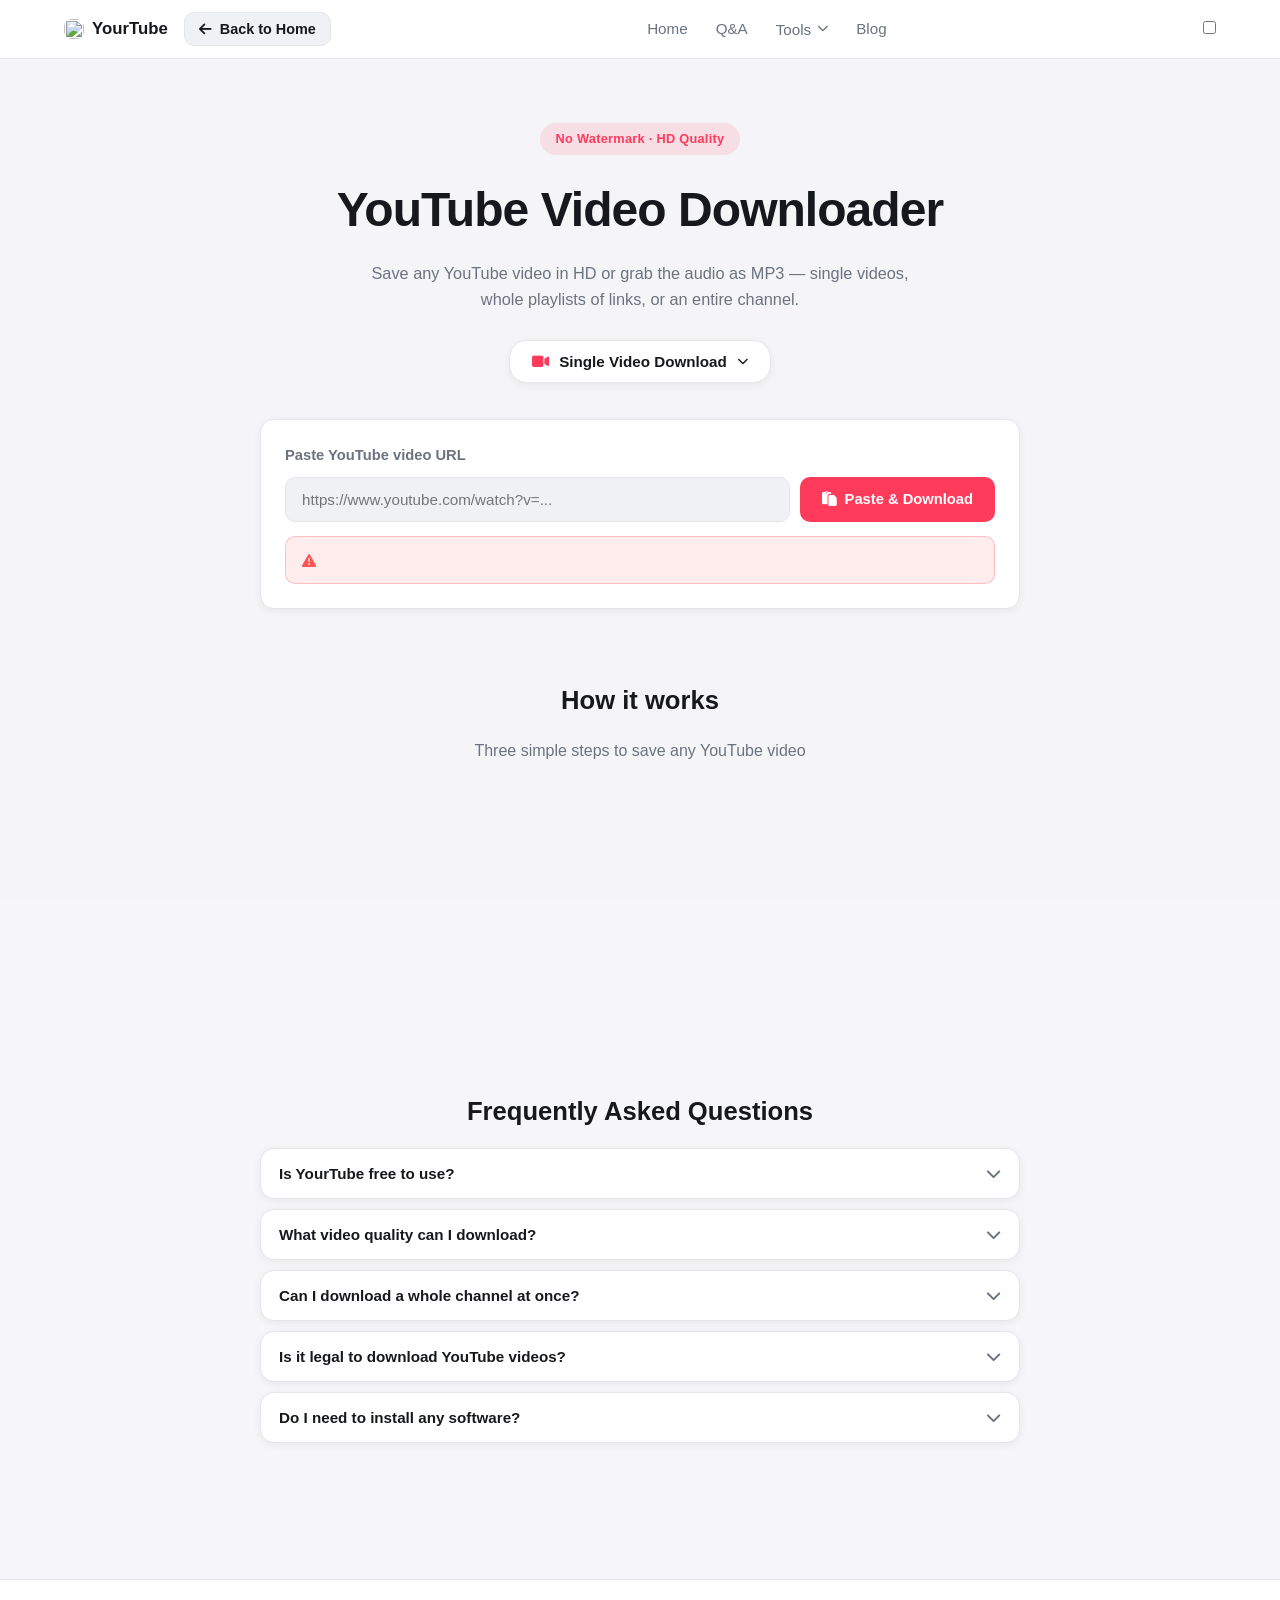
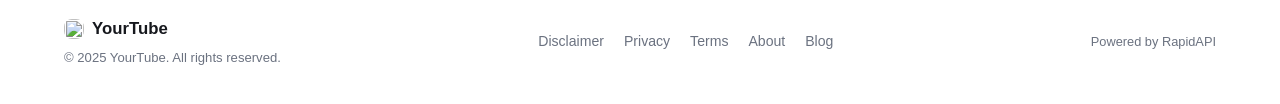
==== commit 741ae49c: "Update index.html" ====
--- a/index.html
+++ b/index.html
@@ -61,10 +61,30 @@
       </nav>
 
       <div class="header-actions">
-        <button class="icon-btn" id="themeToggle" aria-label="Toggle theme">
-          <i class="fa-solid fa-sun theme-icon-sun"></i>
-          <i class="fa-solid fa-moon theme-icon-moon"></i>
-        </button>
+        <div class="theme-toggle-wrapper" id="themeToggleWrapper">
+    <div class="toggle">
+        <input type="checkbox" id="themeToggleCheckbox">
+        <label for="themeToggleCheckbox">
+            <span class="thumb">
+                <div class="cranium"></div>
+                <div class="mouth"></div>
+            </span>
+            <span class="arm-wrapper">
+                <span class="arm">
+                    <span class="bone"></span>
+                    <span class="bone"></span>
+                    <span class="hand">
+                        <span class="bone"></span>
+                        <span class="bone"></span>
+                        <span class="bone"></span>
+                        <span class="bone"></span>
+                    </span>
+                    <span class="big"></span>
+                </span>
+            </span>
+        </label>
+    </div>
+</div>
         <button class="icon-btn hamburger-btn" id="hamburgerBtn" aria-label="Open menu">
           <i class="fa-solid fa-bars"></i>
         </button>
--- a/css/style.css
+++ b/css/style.css
@@ -1,403 +1,589 @@
-/* ========== CSS Custom Properties & Themes ========== */
+/* =====================================================================
+   YourTube — style.css
+   Design system: CSS custom properties drive every color/theme value.
+   Border radius scale: 8px (controls), 10px (inputs/buttons), 14px (cards),
+   18px (large surfaces / modals / hero badge pills).
+   ===================================================================== */
+
+/* ---------------------------------------------------------------------
+   1. THEME TOKENS
+   --------------------------------------------------------------------- */
 :root {
-  --font-family: -apple-system, BlinkMacSystemFont, 'Segoe UI', Roboto, Helvetica, Arial, sans-serif;
-  --border-radius-sm: 8px;
-  --border-radius: 10px;
-  --border-radius-lg: 14px;
-  --border-radius-xl: 18px;
-  --transition: 0.2s ease;
-}
-
-[data-theme="light"] {
-  --bg: #f5f5f7;
+  /* font stack */
+  --font-main: -apple-system, BlinkMacSystemFont, 'Segoe UI', Roboto, Helvetica, Arial, sans-serif;
+
+  /* radii */
+  --radius-sm: 8px;
+  --radius-md: 10px;
+  --radius-lg: 14px;
+  --radius-xl: 18px;
+
+  /* transitions */
+  --transition-fast: 0.15s ease;
+  --transition-base: 0.25s ease;
+  --transition-slow: 0.4s cubic-bezier(0.22, 1, 0.36, 1);
+
+  /* brand accent (shared across themes) */
+  --primary: #ff3b5c;
+  --primary-hover: #ff5773;
+  --primary-soft: rgba(255, 59, 92, 0.12);
+  --success: #2bd576;
+  --danger: #ff5252;
+}
+
+/* ---- Dark theme (default) ---- */
+[data-theme='dark'] {
+  --bg: #0e0f12;
+  --surface: #1a1b20;
+  --surface-2: #21232a;
+  --text: #f4f5f7;
+  --text-muted: #9aa0ac;
+  --border: #2c2e36;
+  --shadow: 0 8px 24px rgba(0, 0, 0, 0.45);
+  --shadow-sm: 0 2px 8px rgba(0, 0, 0, 0.35);
+  --overlay: rgba(8, 9, 12, 0.65);
+  --noise-opacity: 0.05;
+}
+
+/* ---- Light theme ---- */
+[data-theme='light'] {
+  --bg: #f6f6f8;
   --surface: #ffffff;
-  --text: #1d1d1f;
-  --text-secondary: #6e6e73;
-  --primary: #007aff;
-  --primary-hover: #0066d6;
-  --border: #d2d2d7;
-  --shadow-sm: 0 2px 8px rgba(0,0,0,0.08);
-  --shadow: 0 4px 16px rgba(0,0,0,0.1);
-  --shadow-lg: 0 8px 30px rgba(0,0,0,0.12);
-  --overlay: rgba(0,0,0,0.5);
-  --toast-bg: #ffffff;
-  --toast-text: #1d1d1f;
-  --badge-bg: #e8f0fe;
-  --badge-text: #007aff;
-}
-
-[data-theme="dark"] {
-  --bg: #1c1c1e;
-  --surface: #2c2c2e;
-  --text: #f5f5f7;
-  --text-secondary: #a1a1a6;
-  --primary: #0a84ff;
-  --primary-hover: #409cff;
-  --border: #48484a;
-  --shadow-sm: 0 2px 8px rgba(0,0,0,0.4);
-  --shadow: 0 4px 16px rgba(0,0,0,0.5);
-  --shadow-lg: 0 8px 30px rgba(0,0,0,0.6);
-  --overlay: rgba(0,0,0,0.7);
-  --toast-bg: #3a3a3c;
-  --toast-text: #f5f5f7;
-  --badge-bg: #2c2c2e;
-  --badge-text: #0a84ff;
-}
-
-/* ========== Global Styles ========== */
-*, *::before, *::after {
-  box-sizing: border-box;
+  --surface-2: #f0f1f4;
+  --text: #16181d;
+  --text-muted: #6b7280;
+  --border: #e4e6eb;
+  --shadow: 0 8px 24px rgba(20, 20, 30, 0.08);
+  --shadow-sm: 0 2px 8px rgba(20, 20, 30, 0.06);
+  --overlay: rgba(20, 20, 30, 0.45);
+  --noise-opacity: 0.025;
+}
+
+/* ---------------------------------------------------------------------
+   2. RESET & BASE
+   --------------------------------------------------------------------- */
+* {
   margin: 0;
   padding: 0;
+  box-sizing: border-box;
+}
+
+html {
+  scroll-behavior: smooth;
 }
 
 body {
-  font-family: var(--font-family);
-  background-color: var(--bg);
+  font-family: var(--font-main);
+  background: var(--bg);
   color: var(--text);
-  line-height: 1.5;
   min-height: 100vh;
-  overflow-x: hidden;
-}
-
-.noise-bg {
+  line-height: 1.55;
+  -webkit-font-smoothing: antialiased;
+  transition: background var(--transition-base), color var(--transition-base);
+  position: relative;
+}
+
+img {
+  max-width: 100%;
+  display: block;
+}
+
+a {
+  color: inherit;
+  text-decoration: none;
+}
+
+button {
+  font-family: inherit;
+  cursor: pointer;
+  border: none;
+  background: none;
+  color: inherit;
+}
+
+/* ---------------------------------------------------------------------
+   3. BACKGROUND LAYERS (concrete-noise / photo)
+   --------------------------------------------------------------------- */
+.bg-noise-defs {
+  position: absolute;
+  width: 0;
+  height: 0;
+  overflow: hidden;
+}
+
+.bg-layer {
   position: fixed;
-  top: 0; left: 0; width: 100%; height: 100%;
-  z-index: -1;
-  opacity: 0.03;
-  background-image: url("data:image/svg+xml,%3Csvg viewBox='0 0 200 200' xmlns='http://www.w3.org/2000/svg'%3E%3Cfilter id='noise'%3E%3CfeTurbulence type='fractalNoise' baseFrequency='0.9' numOctaves='4' stitchTiles='stitch'/%3E%3C/filter%3E%3Crect width='100%25' height='100%25' filter='url(%23noise)' opacity='0.7'/%3E%3C/svg%3E");
-  background-size: 200px 200px;
-}
-
-/* alternative unsplash bg toggled by JS */
-body.unsplash-bg .noise-bg {
-  background-image: url('https://source.unsplash.com/random/1920x1080?minimal');
+  inset: 0;
+  z-index: -2;
+  pointer-events: none;
+}
+
+.bg-noise {
+  opacity: var(--noise-opacity);
+  mix-blend-mode: overlay;
+}
+
+.bg-noise svg {
+  width: 100%;
+  height: 100%;
+}
+
+.bg-photo {
+  background-image: url('https://images.unsplash.com/photo-1492619375914-88005aa9e8fb?auto=format&fit=crop&w=1920&q=60');
   background-size: cover;
-  opacity: 0.15;
-}
-
-.app-container {
-  max-width: 1200px;
-  margin: 0 auto;
-  padding: 0 20px;
-}
-
-/* ========== Header ========== */
-.header {
-  display: flex;
-  align-items: center;
-  justify-content: space-between;
-  padding: 16px 0;
+  background-position: center;
+  opacity: 0;
+  transition: opacity var(--transition-slow);
+}
+
+body[data-bg-mode='photo'] .bg-photo {
+  opacity: 0.08;
+}
+
+body[data-bg-mode='photo'] .bg-noise {
+  opacity: 0;
+}
+
+/* ---------------------------------------------------------------------
+   4. HEADER
+   --------------------------------------------------------------------- */
+.site-header {
   position: sticky;
   top: 0;
   z-index: 100;
-  background-color: var(--bg);
+  background: var(--surface);
+  border-bottom: 1px solid var(--border);
   backdrop-filter: blur(10px);
-  border-bottom: 1px solid var(--border);
-}
-
-.header-left {
-  display: flex;
-  align-items: center;
-  gap: 12px;
-}
-
-.hamburger {
-  background: none;
-  border: none;
-  color: var(--text);
-  font-size: 1.4rem;
-  cursor: pointer;
-  display: none;
-}
-
-.logo-link {
+}
+
+.header-inner {
+  max-width: 1200px;
+  margin: 0 auto;
+  display: flex;
+  align-items: center;
+  justify-content: space-between;
+  gap: 16px;
+  padding: 12px 24px;
+}
+
+.brand {
   display: flex;
   align-items: center;
   gap: 8px;
-  text-decoration: none;
-  color: var(--text);
   font-weight: 700;
-  font-size: 1.2rem;
-}
-
-.logo-img {
-  width: 24px;
-  height: 24px;
-}
-
-.nav {
+  font-size: 1.05rem;
+  flex-shrink: 0;
+}
+
+.brand-logo {
+  width: 20px;
+  height: 20px;
+  border-radius: var(--radius-sm);
+}
+
+.brand-name {
+  white-space: nowrap;
+}
+
+.back-home-btn {
   display: flex;
   align-items: center;
   gap: 8px;
+  font-weight: 600;
+  font-size: 0.9rem;
+  padding: 8px 14px;
+  border-radius: var(--radius-md);
+  background: var(--surface-2);
+  border: 1px solid var(--border);
+  transition: background var(--transition-fast), transform var(--transition-fast);
+}
+
+.back-home-btn:hover {
+  background: var(--primary-soft);
+  color: var(--primary);
+}
+
+.main-nav {
+  display: flex;
+  align-items: center;
+  gap: 28px;
+  margin: 0 auto;
 }
 
 .nav-link {
-  text-decoration: none;
-  color: var(--text-secondary);
-  padding: 8px 16px;
-  border-radius: var(--border-radius-sm);
-  transition: background var(--transition), color var(--transition);
   font-size: 0.95rem;
+  font-weight: 500;
+  color: var(--text-muted);
+  display: flex;
+  align-items: center;
+  gap: 6px;
+  transition: color var(--transition-fast);
+  white-space: nowrap;
 }
 
 .nav-link:hover,
 .nav-link.active {
-  background: var(--surface);
   color: var(--text);
+}
+
+.dropdown-caret {
+  font-size: 0.7rem;
+  transition: transform var(--transition-fast);
 }
 
 .nav-dropdown {
   position: relative;
 }
 
-.dropdown-toggle i {
-  margin-left: 4px;
-  font-size: 0.7rem;
+.nav-dropdown.open .dropdown-caret {
+  transform: rotate(180deg);
 }
 
 .dropdown-menu {
   position: absolute;
-  top: 100%;
-  left: 0;
+  top: calc(100% + 10px);
+  left: 50%;
+  transform: translateX(-50%) translateY(-8px);
   background: var(--surface);
   border: 1px solid var(--border);
-  border-radius: var(--border-radius);
+  border-radius: var(--radius-lg);
   box-shadow: var(--shadow);
-  min-width: 200px;
+  padding: 8px;
+  min-width: 210px;
+  display: flex;
+  flex-direction: column;
+  gap: 2px;
+  opacity: 0;
+  visibility: hidden;
+  transition: opacity var(--transition-base), transform var(--transition-base), visibility var(--transition-base);
+  z-index: 50;
+}
+
+.nav-dropdown.open .dropdown-menu {
+  opacity: 1;
+  visibility: visible;
+  transform: translateX(-50%) translateY(0);
+}
+
+.dropdown-menu a {
+  display: flex;
+  align-items: center;
+  gap: 10px;
+  padding: 9px 12px;
+  border-radius: var(--radius-sm);
+  font-size: 0.9rem;
+  color: var(--text);
+  transition: background var(--transition-fast);
+}
+
+.dropdown-menu a:hover {
+  background: var(--surface-2);
+  color: var(--primary);
+}
+
+.header-actions {
+  display: flex;
+  align-items: center;
+  gap: 8px;
+  flex-shrink: 0;
+}
+
+.icon-btn {
+  display: flex;
+  align-items: center;
+  justify-content: center;
+  width: 38px;
+  height: 38px;
+  border-radius: var(--radius-md);
+  background: var(--surface-2);
+  border: 1px solid var(--border);
+  font-size: 1rem;
+  transition: background var(--transition-fast), transform var(--transition-fast);
+}
+
+.icon-btn:hover {
+  background: var(--primary-soft);
+  color: var(--primary);
+}
+
+.theme-icon-sun,
+.theme-icon-moon {
   display: none;
-  flex-direction: column;
-  padding: 8px 0;
-  z-index: 200;
-}
-
-.nav-dropdown:hover .dropdown-menu {
-  display: flex;
-}
-
-.dropdown-menu a {
-  padding: 10px 20px;
-  text-decoration: none;
-  color: var(--text);
-  transition: background var(--transition);
-}
-
-.dropdown-menu a:hover {
-  background: var(--bg);
-}
-
-.header-right {
-  display: flex;
-  align-items: center;
-}
-
-.theme-toggle {
-  background: none;
-  border: none;
-  color: var(--text);
-  font-size: 1.2rem;
-  cursor: pointer;
-  padding: 8px;
-  border-radius: 50%;
-  transition: background var(--transition);
-}
-
-.theme-toggle:hover {
-  background: var(--surface);
-}
-
-/* ========== Side Drawer ========== */
+}
+
+[data-theme='dark'] .theme-icon-sun {
+  display: block;
+}
+
+[data-theme='light'] .theme-icon-moon {
+  display: block;
+}
+
+.hamburger-btn {
+  display: none;
+}
+
+/* ---------------------------------------------------------------------
+   5. SIDE DRAWER (mobile)
+   --------------------------------------------------------------------- */
+.drawer-overlay {
+  position: fixed;
+  inset: 0;
+  background: var(--overlay);
+  z-index: 199;
+  opacity: 0;
+  visibility: hidden;
+  transition: opacity var(--transition-base), visibility var(--transition-base);
+}
+
+.drawer-overlay.active {
+  opacity: 1;
+  visibility: visible;
+}
+
 .side-drawer {
   position: fixed;
   top: 0;
-  left: -300px;
-  width: 280px;
-  height: 100vh;
+  left: 0;
+  height: 100%;
+  width: min(78vw, 300px);
   background: var(--surface);
-  box-shadow: var(--shadow-lg);
-  z-index: 300;
-  transition: left 0.3s ease;
-  padding: 20px;
+  border-right: 1px solid var(--border);
+  z-index: 200;
+  transform: translateX(-100%);
+  transition: transform var(--transition-slow);
   display: flex;
   flex-direction: column;
-}
-
-.side-drawer.open {
-  left: 0;
-}
-
-.drawer-overlay {
-  position: fixed;
-  top: 0; left: 0; width: 100%; height: 100%;
-  background: var(--overlay);
-  z-index: 290;
-  display: none;
-}
-
-.drawer-overlay.open {
-  display: block;
-}
-
-.drawer-header {
-  display: flex;
-  align-items: center;
-  gap: 8px;
-  margin-bottom: 24px;
+  padding: 18px;
+}
+
+.side-drawer.active {
+  transform: translateX(0);
+}
+
+.drawer-top {
+  display: flex;
+  align-items: center;
+  justify-content: space-between;
+  padding-bottom: 18px;
+  border-bottom: 1px solid var(--border);
+  margin-bottom: 12px;
 }
 
 .drawer-nav {
   display: flex;
   flex-direction: column;
-  gap: 4px;
+  gap: 6px;
 }
 
 .drawer-link {
   display: flex;
   align-items: center;
-  padding: 12px 16px;
-  text-decoration: none;
-  color: var(--text);
-  border-radius: var(--border-radius);
-  transition: background var(--transition);
+  gap: 12px;
+  padding: 12px 14px;
+  border-radius: var(--radius-md);
+  font-weight: 500;
+  font-size: 0.98rem;
+  transition: background var(--transition-fast);
 }
 
 .drawer-link:hover {
-  background: var(--bg);
-}
-
-.theme-toggle-drawer {
-  background: none;
-  border: none;
+  background: var(--surface-2);
+  color: var(--primary);
+}
+
+.drawer-link i {
+  width: 18px;
+  text-align: center;
+  color: var(--text-muted);
+}
+
+.drawer-theme-switch {
+  width: 100%;
   text-align: left;
-  font-size: inherit;
-  cursor: pointer;
-  display: flex;
-  align-items: center;
-  gap: 8px;
-}
-
-/* ========== Hero ========== */
+  margin-top: 8px;
+  border-top: 1px solid var(--border);
+  padding-top: 16px;
+  border-radius: 0;
+}
+
+/* ---------------------------------------------------------------------
+   6. LAYOUT / MAIN
+   --------------------------------------------------------------------- */
+#mainContent {
+  max-width: 800px;
+  margin: 0 auto;
+  padding: 0 20px 80px;
+}
+
+/* ---------------------------------------------------------------------
+   7. HERO
+   --------------------------------------------------------------------- */
 .hero {
   text-align: center;
-  padding: 48px 0 32px;
+  padding: 64px 0 36px;
 }
 
 .badge {
   display: inline-flex;
   align-items: center;
   gap: 6px;
-  background: var(--badge-bg);
-  color: var(--badge-text);
   padding: 6px 16px;
-  border-radius: 20px;
-  font-size: 0.85rem;
-  margin-bottom: 16px;
+  border-radius: var(--radius-xl);
+  background: var(--primary-soft);
+  color: var(--primary);
+  font-size: 0.8rem;
+  font-weight: 600;
+  letter-spacing: 0.02em;
+  margin-bottom: 18px;
 }
 
 .hero-title {
-  font-size: 2.5rem;
-  margin-bottom: 12px;
+  font-size: clamp(2rem, 5vw, 3rem);
+  font-weight: 800;
+  letter-spacing: -0.02em;
+  margin-bottom: 14px;
 }
 
 .hero-subtitle {
-  color: var(--text-secondary);
-  max-width: 600px;
-  margin: 0 auto 24px;
-}
-
-.mode-selector {
+  max-width: 540px;
+  margin: 0 auto 28px;
+  color: var(--text-muted);
+  font-size: 1.02rem;
+}
+
+/* ---------------------------------------------------------------------
+   8. MODE SWITCH DROPDOWN
+   --------------------------------------------------------------------- */
+.mode-switch {
+  position: relative;
   display: inline-block;
-  position: relative;
-}
-
-.mode-btn {
+}
+
+.mode-dropdown-toggle {
+  display: flex;
+  align-items: center;
+  gap: 10px;
+  padding: 12px 22px;
+  border-radius: var(--radius-xl);
   background: var(--surface);
   border: 1px solid var(--border);
-  border-radius: 30px;
-  padding: 12px 28px;
-  font-size: 1rem;
-  cursor: pointer;
-  color: var(--text);
-  display: flex;
-  align-items: center;
-  gap: 8px;
   box-shadow: var(--shadow-sm);
-  transition: box-shadow var(--transition), transform var(--transition);
-}
-
-.mode-btn:hover {
-  box-shadow: var(--shadow);
+  font-weight: 600;
+  font-size: 0.95rem;
+  transition: border-color var(--transition-fast), transform var(--transition-fast);
+}
+
+.mode-dropdown-toggle:hover {
+  border-color: var(--primary);
   transform: translateY(-1px);
 }
 
-.mode-dropdown {
+.mode-icon {
+  color: var(--primary);
+}
+
+.mode-switch.open .dropdown-caret {
+  transform: rotate(180deg);
+}
+
+.mode-dropdown-menu {
   position: absolute;
-  top: 110%;
+  top: calc(100% + 10px);
   left: 50%;
-  transform: translateX(-50%);
+  transform: translateX(-50%) translateY(-8px);
+  width: max(280px, 100%);
   background: var(--surface);
   border: 1px solid var(--border);
-  border-radius: var(--border-radius);
+  border-radius: var(--radius-lg);
   box-shadow: var(--shadow);
-  min-width: 280px;
-  display: none;
+  padding: 8px;
+  display: flex;
   flex-direction: column;
-  padding: 8px 0;
-  z-index: 10;
-}
-
-.mode-dropdown.open {
-  display: flex;
+  gap: 2px;
+  opacity: 0;
+  visibility: hidden;
+  transition: opacity var(--transition-base), transform var(--transition-base), visibility var(--transition-base);
+  z-index: 60;
+}
+
+.mode-switch.open .mode-dropdown-menu {
+  opacity: 1;
+  visibility: visible;
+  transform: translateX(-50%) translateY(0);
 }
 
 .mode-option {
-  padding: 12px 20px;
-  cursor: pointer;
-  transition: background var(--transition);
-  display: flex;
-  align-items: center;
-  gap: 10px;
+  display: flex;
+  align-items: center;
+  gap: 12px;
+  padding: 12px 14px;
+  border-radius: var(--radius-md);
+  font-size: 0.92rem;
+  font-weight: 500;
+  text-align: left;
+  transition: background var(--transition-fast);
+}
+
+.mode-option i {
+  width: 18px;
+  text-align: center;
+  color: var(--text-muted);
 }
 
 .mode-option:hover {
-  background: var(--bg);
-}
-
-.mode-option i {
-  width: 20px;
-  color: var(--primary);
-}
-
-/* ========== Input Containers ========== */
-.input-containers {
-  max-width: 700px;
-  margin: 0 auto 32px;
-}
-
-.input-container {
-  display: none;
+  background: var(--surface-2);
+}
+
+.mode-option.active {
+  background: var(--primary-soft);
+  color: var(--primary);
+}
+
+.mode-option.active i {
+  color: var(--primary);
+}
+
+/* ---------------------------------------------------------------------
+   9. CARDS (shared)
+   --------------------------------------------------------------------- */
+.input-card,
+.result-card,
+.history-panel,
+.step-card,
+.qa-item,
+.history-item,
+.video-item {
   background: var(--surface);
   border: 1px solid var(--border);
-  border-radius: var(--border-radius-lg);
+  border-radius: var(--radius-lg);
+  box-shadow: var(--shadow-sm);
+  transition: transform var(--transition-base), box-shadow var(--transition-base), border-color var(--transition-base);
+}
+
+.input-card:hover,
+.step-card:hover,
+.qa-item:hover,
+.history-item:hover,
+.video-item:hover {
+  transform: translateY(-2px);
+  box-shadow: var(--shadow);
+}
+
+/* ---------------------------------------------------------------------
+   10. INPUT CARDS (single / batch / channel)
+   --------------------------------------------------------------------- */
+.input-card {
   padding: 24px;
-  box-shadow: var(--shadow-sm);
-  transition: box-shadow var(--transition), transform var(--transition);
-}
-
-.input-container.active {
+  margin-bottom: 24px;
+}
+
+.input-label {
   display: block;
-  animation: fadeIn 0.3s ease;
-}
-
-.input-container:hover {
-  box-shadow: var(--shadow);
-  transform: translateY(-2px);
-}
-
-.input-container label {
-  display: block;
-  margin-bottom: 8px;
   font-weight: 600;
+  font-size: 0.92rem;
+  margin-bottom: 10px;
+  color: var(--text-muted);
 }
 
 .input-row {
@@ -405,476 +591,871 @@
   gap: 10px;
 }
 
-input[type="text"], textarea {
+.text-input,
+.text-area {
   flex: 1;
+  width: 100%;
+  padding: 13px 16px;
+  border-radius: var(--radius-md);
+  border: 1px solid var(--border);
+  background: var(--surface-2);
+  color: var(--text);
+  font-size: 0.95rem;
+  font-family: inherit;
+  transition: border-color var(--transition-fast), background var(--transition-fast);
+}
+
+.text-area {
+  resize: vertical;
+  min-height: 110px;
+  margin-bottom: 14px;
+  line-height: 1.6;
+}
+
+.text-input:focus,
+.text-area:focus {
+  outline: none;
+  border-color: var(--primary);
+  background: var(--surface);
+}
+
+.input-actions {
+  display: flex;
+  justify-content: flex-end;
+}
+
+.error-box {
+  margin-top: 14px;
   padding: 12px 16px;
-  border: 1px solid var(--border);
-  border-radius: var(--border-radius);
-  background: var(--bg);
-  color: var(--text);
-  font-family: inherit;
-  font-size: 0.95rem;
-}
-
-textarea {
-  resize: vertical;
-  min-height: 120px;
+  border-radius: var(--radius-md);
+  background: rgba(255, 82, 82, 0.1);
+  border: 1px solid rgba(255, 82, 82, 0.3);
+  color: var(--danger);
+  font-size: 0.88rem;
+  display: flex;
+  align-items: flex-start;
+  gap: 8px;
+}
+
+.error-box::before {
+  content: '\f071';
+  font-family: 'Font Awesome 6 Free';
+  font-weight: 900;
+  margin-top: 1px;
+}
+
+.progress-status {
+  margin-top: 14px;
+  font-size: 0.88rem;
+  font-weight: 600;
+  color: var(--primary);
+  display: flex;
+  align-items: center;
+  gap: 8px;
+}
+
+.progress-status::before {
+  content: '';
+  width: 14px;
+  height: 14px;
+  border: 2px solid var(--primary-soft);
+  border-top-color: var(--primary);
+  border-radius: 50%;
+  animation: spin 0.8s linear infinite;
+}
+
+@keyframes spin {
+  to { transform: rotate(360deg); }
+}
+
+/* ---------------------------------------------------------------------
+   11. BUTTONS
+   --------------------------------------------------------------------- */
+.btn {
+  display: inline-flex;
+  align-items: center;
+  justify-content: center;
+  gap: 8px;
+  padding: 13px 22px;
+  border-radius: var(--radius-md);
+  font-weight: 600;
+  font-size: 0.92rem;
+  white-space: nowrap;
+  transition: background var(--transition-fast), color var(--transition-fast), transform var(--transition-fast), opacity var(--transition-fast);
+}
+
+.btn:active {
+  transform: scale(0.98);
+}
+
+.btn:disabled {
+  opacity: 0.7;
+  cursor: not-allowed;
+  transform: none;
 }
 
 .btn-primary {
   background: var(--primary);
   color: #fff;
+}
+
+.btn-primary:hover:not(:disabled) {
+  background: var(--primary-hover);
+}
+
+.btn-secondary {
+  background: var(--surface-2);
+  border: 1px solid var(--border);
+  color: var(--text);
+}
+
+.btn-secondary:hover:not(:disabled) {
+  border-color: var(--primary);
+  color: var(--primary);
+}
+
+.btn-outline {
+  background: transparent;
+  border: 1px solid var(--border);
+  color: var(--text);
+}
+
+.btn-outline:hover:not(:disabled) {
+  border-color: var(--primary);
+  color: var(--primary);
+}
+
+.btn-ghost {
+  background: transparent;
+  color: var(--text-muted);
+  padding: 8px 14px;
+  font-size: 0.85rem;
+}
+
+.btn-ghost:hover {
+  color: var(--primary);
+}
+
+/* ---------------------------------------------------------------------
+   12. RESULT CARD (single video)
+   --------------------------------------------------------------------- */
+.result-card {
+  padding: 20px;
+  margin-bottom: 24px;
+  position: relative;
+}
+
+.result-preview {
+  border-radius: var(--radius-md);
+  overflow: hidden;
+  background: var(--surface-2);
+  margin-bottom: 16px;
+  aspect-ratio: 16 / 9;
+  position: relative;
+}
+
+.result-preview iframe,
+.result-preview img {
+  width: 100%;
+  height: 100%;
+  object-fit: cover;
   border: none;
-  padding: 12px 24px;
-  border-radius: var(--border-radius);
-  font-weight: 600;
+  display: block;
+}
+
+.result-preview .play-overlay {
+  position: absolute;
+  inset: 0;
+  display: flex;
+  align-items: center;
+  justify-content: center;
+  background: rgba(0, 0, 0, 0.25);
+  color: #fff;
+  font-size: 2.4rem;
   cursor: pointer;
-  display: inline-flex;
-  align-items: center;
-  gap: 8px;
-  transition: background var(--transition), transform var(--transition);
-}
-
-.btn-primary:hover {
-  background: var(--primary-hover);
-  transform: translateY(-1px);
-}
-
-.btn-primary:disabled {
-  opacity: 0.6;
-  cursor: not-allowed;
-  transform: none;
-}
-
-.error-box {
-  margin-top: 12px;
-  background: #ffebee;
-  color: #c62828;
-  padding: 10px 16px;
-  border-radius: var(--border-radius);
-  font-size: 0.9rem;
-}
-
-[data-theme="dark"] .error-box {
-  background: #4e2020;
-  color: #ff8a80;
-}
-
-.batch-progress {
-  margin-top: 12px;
-  font-size: 0.9rem;
-  color: var(--text-secondary);
-}
-
-.batch-list {
-  margin-top: 20px;
+  transition: background var(--transition-fast);
+}
+
+.result-preview .play-overlay:hover {
+  background: rgba(0, 0, 0, 0.4);
+}
+
+.result-body {
+  margin-bottom: 16px;
+}
+
+.result-title {
+  font-size: 1.05rem;
+  font-weight: 700;
+  margin-bottom: 6px;
+  cursor: pointer;
+  transition: color var(--transition-fast);
+  line-height: 1.4;
+}
+
+.result-title:hover {
+  color: var(--primary);
+}
+
+.result-channel {
+  color: var(--text-muted);
+  font-size: 0.88rem;
+  margin-bottom: 16px;
+}
+
+.result-actions {
+  display: flex;
+  gap: 10px;
+  flex-wrap: wrap;
+}
+
+.download-btn {
+  min-width: 160px;
+}
+
+.new-link-btn {
+  position: absolute;
+  bottom: 16px;
+  right: 16px;
+}
+
+@media (max-width: 480px) {
+  .new-link-btn {
+    position: static;
+    margin-top: 12px;
+    width: 100%;
+    justify-content: center;
+  }
+  .result-actions {
+    flex-direction: column;
+  }
+  .download-btn {
+    width: 100%;
+  }
+}
+
+/* ---------------------------------------------------------------------
+   13. VIDEO LISTS (batch / channel)
+   --------------------------------------------------------------------- */
+.video-list {
+  margin-top: 18px;
   display: flex;
   flex-direction: column;
+  gap: 10px;
+}
+
+.video-item {
+  display: flex;
+  align-items: center;
   gap: 12px;
-}
-
-.batch-item {
-  display: flex;
-  align-items: center;
-  gap: 12px;
-  padding: 12px;
-  background: var(--bg);
-  border-radius: var(--border-radius);
-  border: 1px solid var(--border);
-}
-
-.batch-item img {
-  width: 80px;
-  height: 45px;
+  padding: 10px 14px;
+}
+
+.video-item-checkbox {
+  width: 18px;
+  height: 18px;
+  accent-color: var(--primary);
+  flex-shrink: 0;
+}
+
+.video-item-thumb {
+  width: 96px;
+  height: 56px;
+  border-radius: var(--radius-sm);
   object-fit: cover;
-  border-radius: 4px;
-}
-
-.batch-item .info {
+  flex-shrink: 0;
+  background: var(--surface-2);
+}
+
+.video-item-info {
   flex: 1;
   min-width: 0;
 }
 
-.batch-item .title {
+.video-item-title {
+  font-size: 0.9rem;
   font-weight: 600;
   white-space: nowrap;
   overflow: hidden;
   text-overflow: ellipsis;
 }
 
-.batch-item .channel {
+.video-item-channel {
+  font-size: 0.78rem;
+  color: var(--text-muted);
+  margin-top: 2px;
+}
+
+.video-item-status {
+  font-size: 0.8rem;
+  font-weight: 600;
+  flex-shrink: 0;
+  display: flex;
+  align-items: center;
+  gap: 8px;
+}
+
+.video-item-status.error {
+  color: var(--danger);
+}
+
+.video-item-status .retry-btn {
+  padding: 4px 10px;
+  border-radius: var(--radius-sm);
+  background: var(--surface-2);
+  border: 1px solid var(--border);
+  font-size: 0.78rem;
+  font-weight: 600;
+}
+
+.video-item-status .retry-btn:hover {
+  border-color: var(--primary);
+  color: var(--primary);
+}
+
+.list-actions {
+  display: flex;
+  align-items: center;
+  gap: 14px;
+  margin-top: 16px;
+  flex-wrap: wrap;
+}
+
+.list-progress {
   font-size: 0.85rem;
-  color: var(--text-secondary);
-}
-
-.batch-item .retry-btn {
-  background: none;
-  border: none;
-  color: var(--primary);
-  cursor: pointer;
-}
-
-.batch-actions {
-  margin-top: 20px;
-  display: flex;
-  align-items: center;
-  gap: 16px;
-}
-
-/* ========== Result Card ========== */
-.result-card {
-  background: var(--surface);
-  border: 1px solid var(--border);
-  border-radius: var(--border-radius-lg);
+  color: var(--text-muted);
+  font-weight: 600;
+}
+
+/* ---------------------------------------------------------------------
+   14. HISTORY PANEL
+   --------------------------------------------------------------------- */
+.history-panel {
   padding: 24px;
-  box-shadow: var(--shadow);
-  position: relative;
-  margin-bottom: 32px;
-  animation: fadeIn 0.3s ease;
-}
-
-.result-video {
+  margin-bottom: 24px;
+}
+
+.section-heading {
+  display: flex;
+  align-items: baseline;
+  justify-content: space-between;
+  gap: 12px;
   margin-bottom: 16px;
-  border-radius: var(--border-radius);
+  flex-wrap: wrap;
+}
+
+.section-heading h2 {
+  font-size: 1.2rem;
+  font-weight: 700;
+}
+
+.section-hint {
+  font-size: 0.8rem;
+  color: var(--text-muted);
+}
+
+.section-heading.center {
+  flex-direction: column;
+  text-align: center;
+  align-items: center;
+}
+
+.section-heading.center h2 {
+  font-size: 1.6rem;
+}
+
+.section-heading.center p {
+  color: var(--text-muted);
+  margin-top: 6px;
+}
+
+.history-list {
+  display: flex;
+  flex-direction: column;
+  gap: 10px;
+}
+
+.history-item {
+  display: flex;
+  align-items: center;
+  gap: 12px;
+  padding: 10px 14px;
+}
+
+.history-item-thumb {
+  width: 72px;
+  height: 48px;
+  border-radius: var(--radius-sm);
+  object-fit: cover;
+  flex-shrink: 0;
+  background: var(--surface-2);
+}
+
+.history-item-info {
+  flex: 1;
+  min-width: 0;
+}
+
+.history-item-title {
+  font-size: 0.88rem;
+  font-weight: 600;
+  white-space: nowrap;
   overflow: hidden;
-  position: relative;
-  padding-bottom: 56.25%;
-  height: 0;
-}
-
-.result-video iframe {
-  position: absolute;
-  top: 0; left: 0;
-  width: 100%;
+  text-overflow: ellipsis;
+}
+
+.history-item-channel {
+  font-size: 0.76rem;
+  color: var(--text-muted);
+  margin: 2px 0 6px;
+}
+
+.history-progress-bar {
+  height: 5px;
+  border-radius: 4px;
+  background: var(--surface-2);
+  overflow: hidden;
+  margin-bottom: 4px;
+}
+
+.history-progress-fill {
   height: 100%;
-  border: none;
-}
-
-.result-info h3 {
-  margin-bottom: 4px;
-  cursor: pointer;
-}
-
-.result-channel {
-  color: var(--text-secondary);
-  margin-bottom: 16px;
-}
-
-.result-actions {
-  display: flex;
-  gap: 12px;
-  flex-wrap: wrap;
-}
-
-.btn-download {
   background: var(--primary);
-  color: #fff;
-  border: none;
-  padding: 10px 20px;
-  border-radius: var(--border-radius);
-  font-weight: 600;
-  cursor: pointer;
-  display: inline-flex;
+  border-radius: 4px;
+  transition: width 0.3s ease;
+  width: 0%;
+}
+
+.history-progress-meta {
+  font-size: 0.72rem;
+  color: var(--text-muted);
+  display: flex;
+  gap: 10px;
+}
+
+.history-badge {
+  font-size: 0.78rem;
+  font-weight: 700;
+  color: var(--success);
+  flex-shrink: 0;
+  display: flex;
   align-items: center;
   gap: 6px;
-  transition: background var(--transition);
-  position: relative;
-  overflow: hidden;
-}
-
-.btn-download:hover {
-  background: var(--primary-hover);
-}
-
-.btn-download:disabled {
-  opacity: 0.7;
-  cursor: progress;
-}
-
-.btn-new-link {
-  position: absolute;
-  bottom: 16px;
-  right: 16px;
-  background: var(--bg);
-  border: 1px solid var(--border);
-  border-radius: var(--border-radius);
-  padding: 8px 16px;
-  cursor: pointer;
-  color: var(--text);
-  transition: background var(--transition);
-}
-
-.btn-new-link:hover {
-  background: var(--surface);
-}
-
-/* ========== Steps Section ========== */
+  white-space: nowrap;
+}
+
+.history-delete-btn {
+  flex-shrink: 0;
+  width: 32px;
+  height: 32px;
+  border-radius: var(--radius-sm);
+  display: flex;
+  align-items: center;
+  justify-content: center;
+  color: var(--text-muted);
+  transition: background var(--transition-fast), color var(--transition-fast);
+}
+
+.history-delete-btn:hover {
+  background: rgba(255, 82, 82, 0.1);
+  color: var(--danger);
+}
+
+/* ---------------------------------------------------------------------
+   15. STEPS SECTION
+   --------------------------------------------------------------------- */
 .steps-section {
+  padding: 48px 0;
+}
+
+.steps-grid {
   display: grid;
-  grid-template-columns: repeat(auto-fit, minmax(250px, 1fr));
-  gap: 20px;
-  margin: 48px 0;
+  grid-template-columns: repeat(3, 1fr);
+  gap: 18px;
 }
 
 .step-card {
-  background: var(--surface);
-  border: 1px solid var(--border);
-  border-radius: var(--border-radius-lg);
-  padding: 24px;
+  padding: 26px 22px;
   text-align: center;
   opacity: 0;
-  transform: translateY(20px);
-  transition: opacity 0.6s ease, transform 0.6s ease, box-shadow var(--transition);
-}
-
-.step-card.visible {
+  transform: translateY(24px);
+  transition: opacity 0.6s ease, transform 0.6s ease;
+}
+
+.step-card.in-view {
   opacity: 1;
   transform: translateY(0);
 }
 
-.step-card:hover {
-  box-shadow: var(--shadow);
-}
-
-.step-number {
-  width: 40px;
-  height: 40px;
-  background: var(--primary);
-  color: #fff;
-  border-radius: 50%;
+.step-icon {
+  width: 52px;
+  height: 52px;
+  margin: 0 auto 14px;
+  border-radius: var(--radius-lg);
+  background: var(--primary-soft);
+  color: var(--primary);
   display: flex;
   align-items: center;
   justify-content: center;
-  margin: 0 auto 12px;
-  font-weight: 700;
-}
-
-/* ========== Q&A ========== */
+  font-size: 1.3rem;
+}
+
+.step-card h3 {
+  font-size: 1.02rem;
+  margin-bottom: 8px;
+}
+
+.step-card p {
+  font-size: 0.88rem;
+  color: var(--text-muted);
+}
+
+/* ---------------------------------------------------------------------
+   16. Q&A ACCORDION
+   --------------------------------------------------------------------- */
 .qa-section {
-  margin: 48px 0;
-}
-
-.qa-section h2 {
-  text-align: center;
-  margin-bottom: 24px;
+  padding: 24px 0 56px;
+}
+
+.qa-accordion {
+  display: flex;
+  flex-direction: column;
+  gap: 10px;
 }
 
 .qa-item {
-  border: 1px solid var(--border);
-  border-radius: var(--border-radius);
-  margin-bottom: 12px;
   overflow: hidden;
 }
 
 .qa-question {
   width: 100%;
+  display: flex;
+  align-items: center;
+  justify-content: space-between;
+  padding: 16px 18px;
+  font-weight: 600;
+  font-size: 0.95rem;
   text-align: left;
-  background: var(--surface);
-  border: none;
-  padding: 16px 20px;
-  font-size: 1rem;
-  font-weight: 600;
-  cursor: pointer;
-  display: flex;
-  justify-content: space-between;
-  align-items: center;
-  color: var(--text);
-  transition: background var(--transition);
-}
-
-.qa-question:hover {
-  background: var(--bg);
+}
+
+.qa-question i {
+  transition: transform var(--transition-base);
+  color: var(--text-muted);
+  flex-shrink: 0;
+  margin-left: 12px;
+}
+
+.qa-item.open .qa-question i {
+  transform: rotate(180deg);
+  color: var(--primary);
 }
 
 .qa-answer {
   max-height: 0;
   overflow: hidden;
-  transition: max-height 0.3s ease;
-  background: var(--bg);
-}
-
-.qa-answer.open {
-  max-height: 200px;
-  padding: 0 20px 16px;
+  transition: max-height var(--transition-slow);
 }
 
 .qa-answer p {
-  padding-top: 12px;
-}
-
-/* ========== History ========== */
-.history-section {
-  margin: 32px 0;
-}
-
-.history-list {
-  display: flex;
-  flex-direction: column;
-  gap: 12px;
-}
-
-.history-item {
+  padding: 0 18px 16px;
+  color: var(--text-muted);
+  font-size: 0.9rem;
+}
+
+/* ---------------------------------------------------------------------
+   17. BLOG PAGE
+   --------------------------------------------------------------------- */
+.blog-page {
+  padding: 40px 0 60px;
+}
+
+.blog-content h1 {
+  font-size: 1.8rem;
+  margin-bottom: 18px;
+}
+
+.blog-content h2 {
+  font-size: 1.25rem;
+  margin: 28px 0 10px;
+}
+
+.blog-content p {
+  color: var(--text-muted);
+  margin-bottom: 14px;
+  font-size: 0.95rem;
+}
+
+.blog-content article {
   background: var(--surface);
   border: 1px solid var(--border);
-  border-radius: var(--border-radius);
-  padding: 12px;
-  display: flex;
-  align-items: center;
-  gap: 12px;
-  position: relative;
-}
-
-.history-item img {
-  width: 80px;
-  height: 45px;
-  object-fit: cover;
-  border-radius: 4px;
-}
-
-.history-item .progress-bar {
-  flex: 1;
-  height: 6px;
-  background: var(--border);
-  border-radius: 3px;
-  overflow: hidden;
-  margin-top: 4px;
-}
-
-.history-item .progress-fill {
-  height: 100%;
-  background: var(--primary);
-  width: 0%;
-  transition: width 0.1s linear;
-}
-
-.history-item .delete-btn {
-  background: none;
-  border: none;
-  color: #ff3b30;
-  cursor: pointer;
-}
-
-/* ========== Blog ========== */
-.blog-section {
-  padding: 32px 0;
-}
-
-.blog-content {
+  border-radius: var(--radius-lg);
+  box-shadow: var(--shadow-sm);
+  padding: 24px;
+  margin-bottom: 20px;
+}
+
+.loading-text {
+  text-align: center;
+  color: var(--text-muted);
+  padding: 40px 0;
+}
+
+/* ---------------------------------------------------------------------
+   18. TOASTS
+   --------------------------------------------------------------------- */
+.toast-container {
+  position: fixed;
+  bottom: 22px;
+  right: 22px;
+  display: flex;
+  flex-direction: column;
+  gap: 10px;
+  z-index: 999;
+  max-width: calc(100vw - 44px);
+}
+
+.toast {
   background: var(--surface);
   border: 1px solid var(--border);
-  border-radius: var(--border-radius-lg);
-  padding: 32px;
-  line-height: 1.8;
-}
-
-/* ========== Footer ========== */
-.footer {
-  margin-top: 48px;
-  padding: 24px 0;
-  border-top: 1px solid var(--border);
-  text-align: center;
-}
-
-.footer-links {
-  display: flex;
-  justify-content: center;
-  gap: 24px;
-  flex-wrap: wrap;
-  margin-bottom: 12px;
-}
-
-.footer-links a {
-  color: var(--text-secondary);
-  text-decoration: none;
-  transition: color var(--transition);
-}
-
-.footer-links a:hover {
-  color: var(--primary);
-}
-
-/* ========== Toast ========== */
-.toast-container {
-  position: fixed;
-  bottom: 24px;
-  right: 24px;
-  z-index: 400;
-  display: flex;
-  flex-direction: column;
+  border-radius: var(--radius-md);
+  box-shadow: var(--shadow);
+  padding: 13px 18px;
+  font-size: 0.88rem;
+  font-weight: 600;
+  display: flex;
+  align-items: center;
   gap: 10px;
-}
-
-.toast {
-  background: var(--toast-bg);
-  color: var(--toast-text);
-  padding: 12px 24px;
-  border-radius: var(--border-radius);
-  box-shadow: var(--shadow);
-  animation: slideIn 0.3s ease;
-  display: flex;
-  align-items: center;
-  gap: 10px;
-}
-
-/* ========== Modal ========== */
+  min-width: 220px;
+  animation: toast-in 0.3s ease;
+}
+
+.toast.success { border-left: 3px solid var(--success); }
+.toast.error { border-left: 3px solid var(--danger); }
+.toast.info { border-left: 3px solid var(--primary); }
+
+.toast.success i { color: var(--success); }
+.toast.error i { color: var(--danger); }
+.toast.info i { color: var(--primary); }
+
+.toast.hide {
+  animation: toast-out 0.3s ease forwards;
+}
+
+@keyframes toast-in {
+  from { opacity: 0; transform: translateX(40px); }
+  to { opacity: 1; transform: translateX(0); }
+}
+
+@keyframes toast-out {
+  from { opacity: 1; transform: translateX(0); }
+  to { opacity: 0; transform: translateX(40px); }
+}
+
+/* ---------------------------------------------------------------------
+   19. MODAL
+   --------------------------------------------------------------------- */
 .modal-overlay {
   position: fixed;
-  top: 0; left: 0; width: 100%; height: 100%;
+  inset: 0;
   background: var(--overlay);
-  z-index: 500;
   display: flex;
   align-items: center;
   justify-content: center;
+  z-index: 300;
+  opacity: 0;
+  visibility: hidden;
+  transition: opacity var(--transition-base), visibility var(--transition-base);
+  padding: 20px;
+}
+
+.modal-overlay.active {
+  opacity: 1;
+  visibility: visible;
 }
 
 .modal {
   background: var(--surface);
-  border-radius: var(--border-radius-lg);
-  padding: 32px;
-  max-width: 600px;
-  width: 90%;
+  border: 1px solid var(--border);
+  border-radius: var(--radius-xl);
+  box-shadow: var(--shadow);
+  max-width: 620px;
+  width: 100%;
   max-height: 80vh;
   overflow-y: auto;
+  padding: 32px;
   position: relative;
+  transform: translateY(16px);
+  transition: transform var(--transition-base);
+}
+
+.modal-overlay.active .modal {
+  transform: translateY(0);
 }
 
 .modal-close {
   position: absolute;
   top: 16px;
   right: 16px;
-  background: none;
-  border: none;
-  font-size: 1.2rem;
-  cursor: pointer;
-  color: var(--text);
-}
-
-/* ========== Animations ========== */
-@keyframes fadeIn {
-  from { opacity: 0; transform: translateY(10px); }
-  to { opacity: 1; transform: translateY(0); }
-}
-
-@keyframes slideIn {
-  from { transform: translateX(100%); opacity: 0; }
-  to { transform: translateX(0); opacity: 1; }
-}
-
-/* ========== Responsive ========== */
+  width: 34px;
+  height: 34px;
+  border-radius: var(--radius-sm);
+  background: var(--surface-2);
+  display: flex;
+  align-items: center;
+  justify-content: center;
+  transition: background var(--transition-fast), color var(--transition-fast);
+}
+
+.modal-close:hover {
+  background: var(--primary-soft);
+  color: var(--primary);
+}
+
+.modal-body h1 {
+  font-size: 1.4rem;
+  margin-bottom: 14px;
+}
+
+.modal-body h2 {
+  font-size: 1.1rem;
+  margin: 18px 0 8px;
+}
+
+.modal-body p {
+  color: var(--text-muted);
+  font-size: 0.92rem;
+  margin-bottom: 12px;
+}
+
+/* ---------------------------------------------------------------------
+   20. FOOTER
+   --------------------------------------------------------------------- */
+.site-footer {
+  border-top: 1px solid var(--border);
+  background: var(--surface);
+}
+
+.footer-inner {
+  max-width: 1200px;
+  margin: 0 auto;
+  padding: 36px 24px;
+  display: flex;
+  align-items: center;
+  justify-content: space-between;
+  flex-wrap: wrap;
+  gap: 20px;
+}
+
+.footer-brand p {
+  color: var(--text-muted);
+  font-size: 0.82rem;
+  margin-top: 6px;
+}
+
+.footer-links {
+  display: flex;
+  gap: 20px;
+  flex-wrap: wrap;
+}
+
+.footer-links a {
+  font-size: 0.88rem;
+  color: var(--text-muted);
+  transition: color var(--transition-fast);
+}
+
+.footer-links a:hover {
+  color: var(--primary);
+}
+
+.footer-powered {
+  font-size: 0.8rem;
+  color: var(--text-muted);
+}
+
+/* ---------------------------------------------------------------------
+   21. RESPONSIVE BREAKPOINTS
+   --------------------------------------------------------------------- */
+
+/* Tablet ≤ 1024px */
 @media (max-width: 1024px) {
-  .nav-link { padding: 6px 12px; font-size: 0.9rem; }
-}
-
+  #mainContent {
+    max-width: 100%;
+  }
+}
+
+/* Tablet ≤ 768px */
 @media (max-width: 768px) {
-  .hamburger { display: block; }
-  .nav { display: none; }
-  .hero-title { font-size: 1.8rem; }
-  .input-row { flex-direction: column; }
-  .btn-primary { justify-content: center; }
-}
-
+  .main-nav {
+    display: none;
+  }
+
+  .hamburger-btn {
+    display: flex;
+  }
+
+  .steps-grid {
+    grid-template-columns: 1fr;
+  }
+
+  .hero {
+    padding: 44px 0 28px;
+  }
+
+  .input-row {
+    flex-direction: column;
+  }
+
+  .input-row .btn {
+    width: 100%;
+  }
+}
+
+/* Mobile ≤ 480px */
 @media (max-width: 480px) {
-  .app-container { padding: 0 12px; }
-  .hero { padding: 32px 0 16px; }
-  .badge { font-size: 0.75rem; }
-}
+  .header-inner {
+    padding: 10px 16px;
+  }
+
+  #mainContent {
+    padding: 0 14px 60px;
+  }
+
+  .hero-title {
+    font-size: 1.7rem;
+  }
+
+  .hero-subtitle {
+    font-size: 0.92rem;
+  }
+
+  .mode-dropdown-toggle {
+    width: 100%;
+    justify-content: space-between;
+  }
+
+  .mode-dropdown-menu {
+    width: 100%;
+  }
+
+  .input-card,
+  .result-card,
+  .history-panel {
+    padding: 16px;
+  }
+
+  .video-item-thumb {
+    width: 72px;
+    height: 44px;
+  }
+
+  .footer-inner {
+    flex-direction: column;
+    text-align: center;
+    justify-content: center;
+  }
+
+  .footer-links {
+    justify-content: center;
+  }
+}
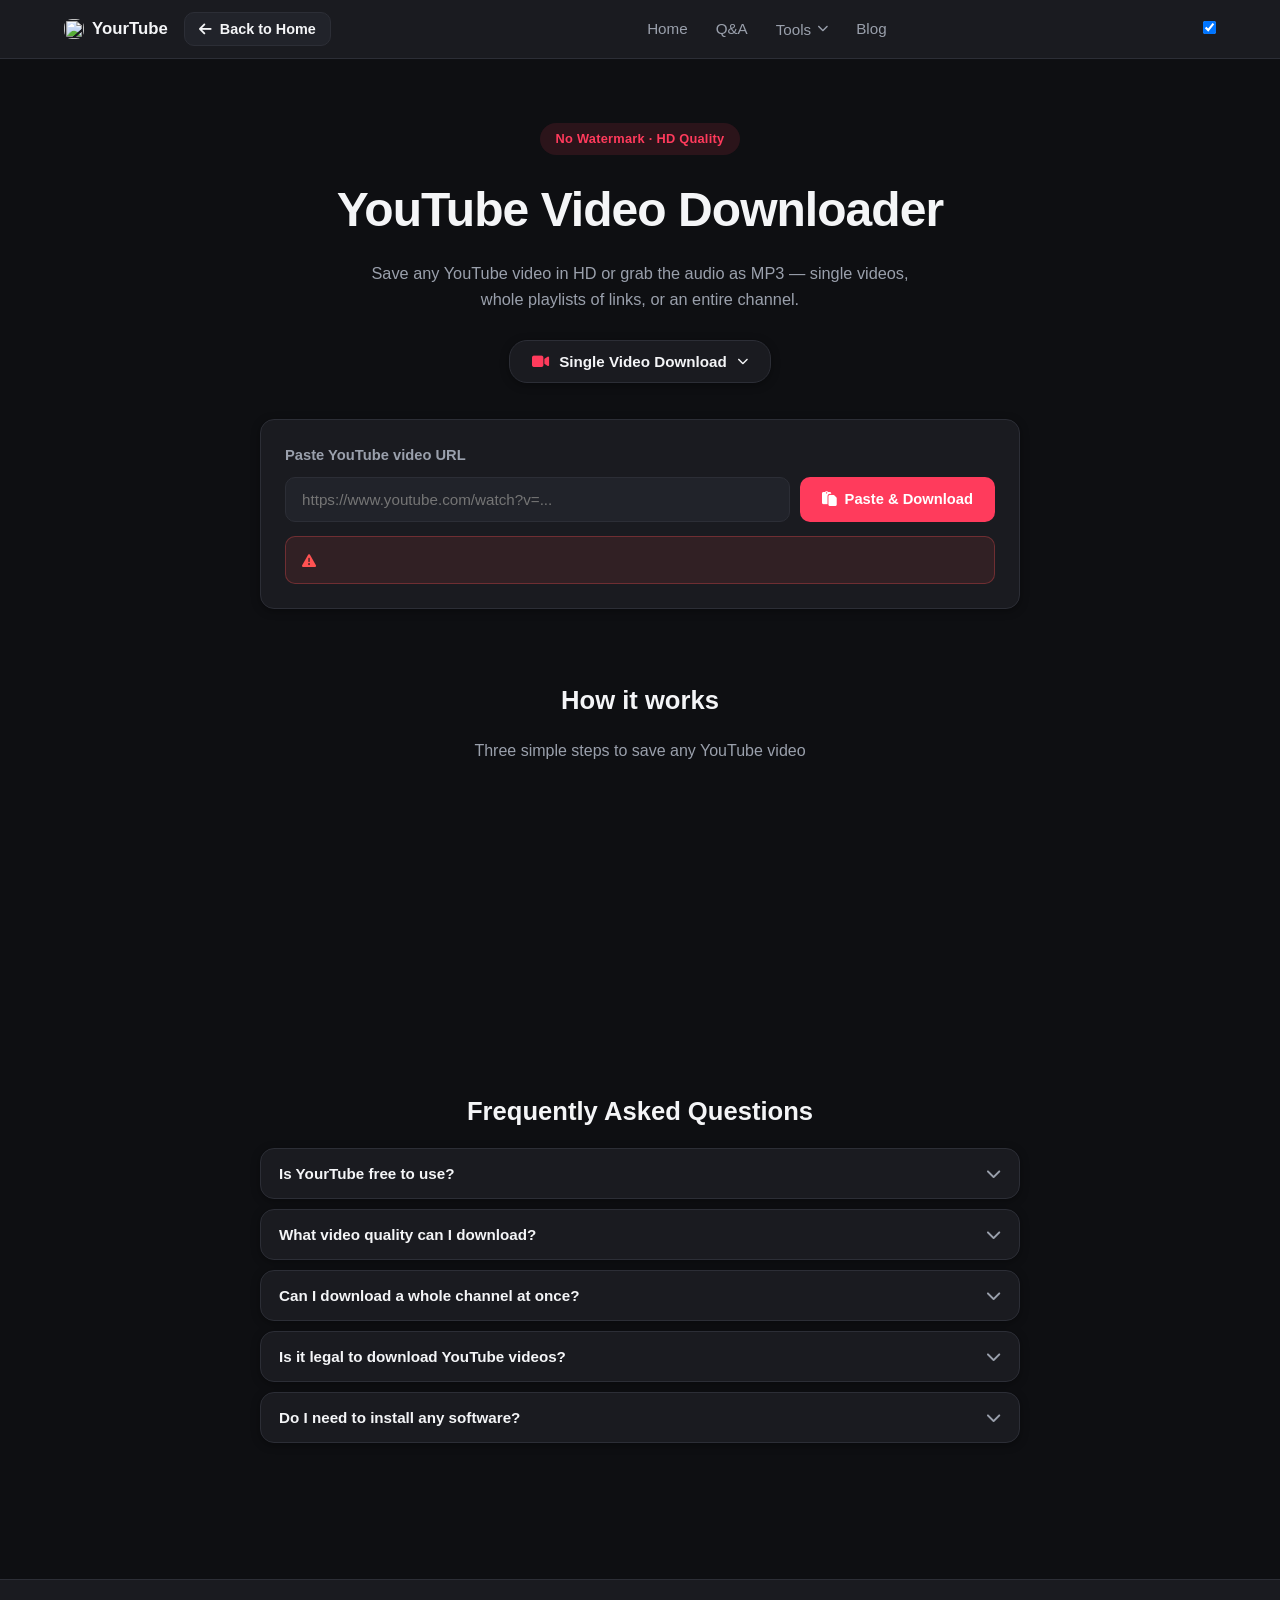
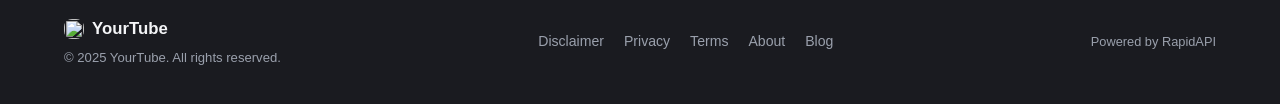
==== commit 405c8567: "Update index.html" ====
--- a/index.html
+++ b/index.html
@@ -60,30 +60,27 @@
         <a href="#" class="nav-link" data-nav="blog">Blog</a>
       </nav>
 
-      <div class="header-actions">
-        <div class="theme-toggle-wrapper" id="themeToggleWrapper">
-    <div class="toggle">
-        <input type="checkbox" id="themeToggleCheckbox">
-        <label for="themeToggleCheckbox">
-            <span class="thumb">
-                <div class="cranium"></div>
-                <div class="mouth"></div>
-            </span>
-            <span class="arm-wrapper">
-                <span class="arm">
+      <div class="toggle">
+    <input type="checkbox" id="skullToggle" checked>
+    <label for="skullToggle">
+        <span class="thumb">
+            <div class="cranium"></div>
+            <div class="mouth"></div>
+        </span>
+        <span class="arm-wrapper">
+            <span class="arm">
+                <span class="bone"></span>
+                <span class="bone"></span>
+                <span class="hand">
                     <span class="bone"></span>
                     <span class="bone"></span>
-                    <span class="hand">
-                        <span class="bone"></span>
-                        <span class="bone"></span>
-                        <span class="bone"></span>
-                        <span class="bone"></span>
-                    </span>
-                    <span class="big"></span>
+                    <span class="bone"></span>
+                    <span class="bone"></span>
                 </span>
+                <span class="big"></span>
             </span>
-        </label>
-    </div>
+        </span>
+    </label>
 </div>
         <button class="icon-btn hamburger-btn" id="hamburgerBtn" aria-label="Open menu">
           <i class="fa-solid fa-bars"></i>
--- a/css/style.css
+++ b/css/style.css
@@ -1459,3 +1459,362 @@
     justify-content: center;
   }
 }
+
+/* ===== SKULL THEME TOGGLE ===== */
+.theme-toggle-wrapper {
+    --sz: 10vmin;                /* base size (large) */
+    --ttf: ease-in-out;
+    --bone: #888;
+    display: inline-block;
+    width: 60px;                 /* desired visible width */
+    height: 36px;                /* desired visible height */
+    overflow: hidden;
+    position: relative;
+    transform: scale(0.35);      /* scale down to fit header */
+    transform-origin: top left;
+    margin-left: 8px;
+    cursor: pointer;
+}
+
+/* Prevent the toggle from affecting other parts */
+.theme-toggle-wrapper *,
+.theme-toggle-wrapper *:before,
+.theme-toggle-wrapper *:after {
+    box-sizing: border-box;
+}
+
+/* Scoped toggle positioning */
+.theme-toggle-wrapper .toggle {
+    position: relative;
+    width: calc(var(--sz) * 5);
+    height: calc(var(--sz) * 3);
+    display: flex;
+    align-items: center;
+    justify-content: center;
+}
+
+.theme-toggle-wrapper input {
+    display: none;
+}
+
+.theme-toggle-wrapper label[for=themeToggleCheckbox],
+.theme-toggle-wrapper label[for=themeToggleCheckboxDrawer] {
+    position: absolute;
+    width: calc(var(--sz) * 4);
+    height: calc(var(--sz) * 2);
+    background: #141414;
+    border-radius: var(--sz);
+    overflow: hidden;
+    box-shadow: 0 0 calc(var(--sz) / 50) calc(var(--sz) / 50) #000000, 0 0 calc(var(--sz) / 10) calc(var(--sz) / 50) #0b0b10 inset;
+}
+
+.theme-toggle-wrapper .thumb {
+    position: absolute;
+    width: calc(calc(var(--sz) * 2) - calc(var(--sz) / 4));
+    height: calc(calc(var(--sz) * 2) - calc(var(--sz) / 4));
+    top: calc(calc( var(--sz) / 10) + calc(var(--sz) / 50));
+    left: calc(calc(100% - calc(calc(var(--sz) * 2) - calc(var(--sz) / 3))) - calc(calc( var(--sz) / 10) + calc(var(--sz) / 10)));
+    border-radius: var(--sz);
+    cursor: pointer;
+    display: flex;
+    align-items: center;
+    justify-content: center;
+    z-index: 1; 
+    animation: move-skull-left 0.5s var(--ttf) 0.5s;
+    animation-fill-mode: forwards;
+}
+
+.theme-toggle-wrapper input:checked + label .thumb {
+    left: calc(calc( var(--sz) / 10) + calc(var(--sz) / 50));
+    animation: move-skull-right 0.5s var(--ttf) 0.5s;
+    animation-fill-mode: forwards;
+}
+
+@keyframes move-skull-right {
+    0% { left: calc(calc( var(--sz) / 10) + calc(var(--sz) / 50)); }
+    100% { left: calc(calc(100% - calc(calc(var(--sz) * 2) - calc(var(--sz) / 3))) - calc(calc( var(--sz) / 10) + calc(var(--sz) / 10))); }
+}
+
+@keyframes move-skull-left {
+    0% { left: calc(calc(100% - calc(calc(var(--sz) * 2) - calc(var(--sz) / 3))) - calc(calc( var(--sz) / 10) + calc(var(--sz) / 10))); }
+    100% { left: calc(calc( var(--sz) / 10) + calc(var(--sz) / 50)); }
+}
+
+.theme-toggle-wrapper .thumb > * {
+    position: absolute;
+    animation: unselected 1.5s var(--ttf) 0s reverse;
+    animation-fill-mode: forwards;
+    filter: drop-shadow(0px 2px 2px #000);
+}
+
+.theme-toggle-wrapper input:checked + label .thumb * {
+    animation: selected 1.5s var(--ttf) 0s;
+    animation-fill-mode: forwards;  
+}
+
+@keyframes selected {
+    0%, 50% {--bone: #888;}
+    50%, 100% {--bone: #fff;}
+}
+
+@keyframes unselected {
+    0%, 50% {--bone: #888;}
+    50%, 100% {--bone: #fff;}
+}
+
+@supports (-moz-appearance:none) {
+    .theme-toggle-wrapper .thumb > * {
+        --bone: #888;
+    } 
+    .theme-toggle-wrapper input:checked + label .thumb * {
+        --bone: #fff;
+    }
+}
+
+.theme-toggle-wrapper .cranium {
+    background: linear-gradient(180deg, var(--bone) 0 54%, #fff0 0 94%, var(--bone) 0 100%), radial-gradient(circle at 75% 69%, #fff0 0 1.75vmin, var(--bone) calc(1.75vmin + 1px) 4.85vmin, #fff0 calc(4.85vmin + 1px) 100%), radial-gradient(circle at 25% 69%, #fff0 0 1.75vmin, var(--bone) calc(1.75vmin + 1px) 4.85vmin, #fff0 calc(4.85vmin + 1px) 100%);
+    width: 100%;
+    height: 14vmin;
+    left: 0;
+    top: 0;
+    border-radius: 10vmin 10vmin 5.5vmin 5.5vmin;
+}
+
+.theme-toggle-wrapper .cranium:before {
+    content: "";
+    position: absolute;
+    width: 1.25vmin;
+    height: 1.25vmin;
+    bottom: -0.75vmin;
+    left: 7.5vmin;
+    background: var(--bone);
+    border-radius: 100%;
+    box-shadow: 1.25vmin 0 0 0 var(--bone);
+}
+
+.theme-toggle-wrapper .cranium:after {
+    content: "";
+    position: absolute;
+    width: 5.25vmin;
+    height: 1.5vmin;
+    bottom: -0.95vmin;
+    left: 6vmin;
+    background: radial-gradient(circle at 90% 10%, var(--bone) 0 1vmin, #fff0 calc(1vmin + 1px) 100%), radial-gradient(circle at 10% 10%, var(--bone) 0 1vmin, #fff0 calc(1vmin + 1px) 100%);
+    border-radius: 1vmin;
+}
+
+.theme-toggle-wrapper .mouth {
+    border: 0.85vmin solid #fff0;
+    border-bottom-color: var(--bone);
+    width: 11.75vmin;
+    left: 2.85vmin;
+    height: 6vmin;
+    top: 11.25vmin;
+    background: radial-gradient(circle at 35% 98%, var(--bone) 0 0.65vmin, #fff0 calc(0.65vmin + 1px) 100%), radial-gradient(circle at 45% 100%, var(--bone) 0 0.65vmin, #fff0 calc(0.65vmin + 1px) 100%), radial-gradient(circle at 55% 100%, var(--bone) 0 0.65vmin, #fff0 calc(0.65vmin + 1px) 100%), radial-gradient(circle at 65% 98%, var(--bone) 0 0.65vmin, #fff0 calc(0.65vmin + 1px) 100%);
+    background-repeat: no-repeat;
+    border-radius: 100%;
+}
+
+.theme-toggle-wrapper .mouth:before, .theme-toggle-wrapper .mouth:after {
+    content: "";
+    position: absolute;
+    border-radius: 100%;
+    background: var(--bone);
+    width: 0.7vmin;
+    height: 0.7vmin;
+    left: 0.4vmin;
+    bottom: 0.25vmin;
+}
+
+.theme-toggle-wrapper .mouth:after {
+    left: 9.05vmin;
+}
+
+.theme-toggle-wrapper .arm-wrapper {
+    position: absolute;
+    width: 100%;
+    height: 100%;
+    border-radius: 10vmin;
+    overflow: hidden;
+    right: -65%;
+    animation: check-off 1.5s var(--ttf) 0s reverse;
+    --bone: #fff;
+}
+
+.theme-toggle-wrapper input:checked + label .arm-wrapper {
+    animation: check-on 1.5s var(--ttf) 0s;
+}
+
+@keyframes check-on {
+    0% { right: -65%;}
+    25%, 33% { right: 0%; }
+    66%, 80% { right: -50%;  }
+    100% { right: -65%;  }
+}
+
+@keyframes check-off {
+    0% { right: -65%;}
+    25%, 33% { right: 0%; }
+    66%, 80% { right: -50%;  }
+    100% { right: -65%;  }
+}
+
+.theme-toggle-wrapper .arm {
+    position: absolute;
+    width: 16vmin;
+    height: 5vmin;
+    right: 25%;
+    right: 2%;
+    top: calc(50% - 2.5vmin);
+    border-radius: 0.25vmin;
+}
+
+.theme-toggle-wrapper .bone {
+    background: var(--bone);
+    width: 8vmin;
+    height: 2vmin;
+    position: absolute;
+    transform: rotate(0deg);
+    top: 1.5vmin;
+    right: -4vmin;
+}
+
+.theme-toggle-wrapper .bone:before, .theme-toggle-wrapper .bone:after,
+.theme-toggle-wrapper .big:before, .theme-toggle-wrapper .big:after {
+    content: "";
+    background: var(--bone);
+    width: 1.5vmin;
+    height: 1.5vmin;
+    position: absolute;
+    left: -0.5vmin;
+    top: -0.5vmin;
+    border-radius: 100%;
+    box-shadow: 8vmin 0 0 0 var(--bone);
+}
+
+.theme-toggle-wrapper .bone:after {
+    top: calc(100% - 1vmin);
+}
+
+.theme-toggle-wrapper .arm > .bone + .bone {
+    top: 1.5vmin;
+    left: 0.5vmin;
+    height: 0.85vmin;
+    width: 10.5vmin;
+    box-shadow: 0 1.15vmin 0 0 var(--bone);
+}
+.theme-toggle-wrapper .arm > .bone + .bone:before, .theme-toggle-wrapper .arm > .bone + .bone:after {
+    box-shadow: 10.15vmin 0 0 0 var(--bone);
+}
+
+.theme-toggle-wrapper .arm > .bone + .bone:after {
+    top: 100%;
+}
+
+.theme-toggle-wrapper .hand {
+    position: absolute;
+    --balls: var(--bone) 0.5vmin, #fff0 calc(0.5vmin + 1px) 100%;
+    background: 
+        radial-gradient(circle at 91% 29%, var(--balls)), 
+        radial-gradient(circle at 92% 49%, var(--balls)), 
+        radial-gradient(circle at 91% 69%, var(--balls)), 
+        radial-gradient(circle at 76% 21%, var(--balls)), 
+        radial-gradient(circle at 78% 39%, var(--balls)), 
+        radial-gradient(circle at 79% 58%, var(--balls)), 
+        radial-gradient(circle at 78% 78%, var(--balls));
+    width: 7vmin;
+    height: 5vmin;
+    left: -7vmin;
+    z-index: 0;
+}
+
+.theme-toggle-wrapper .hand .bone, .theme-toggle-wrapper .big {
+    width: 3vmin;
+    left: 1.35vmin;
+    height: 0.75vmin;
+    border-radius: 0.5vmin 0 0 0.5vmin;
+}
+
+.theme-toggle-wrapper .hand .bone:before, .theme-toggle-wrapper .hand .bone:after,
+.theme-toggle-wrapper .big:before, .theme-toggle-wrapper .big:after {
+    width: 0.8vmin;
+    height: 0.8vmin;
+    top: -0.25vmin;
+    left: 2.25vmin;
+    box-shadow: none;
+}
+.theme-toggle-wrapper .hand .bone:after,
+.theme-toggle-wrapper .big:after {
+    top: 0.125vmin;
+}
+
+.theme-toggle-wrapper .hand .bone:nth-child(1) {
+    transform: rotate(5deg) translateY(-1vmin) translateX(0.15vmin);
+    filter: drop-shadow(-3vmin 0vmin 0px var(--bone));
+}
+
+.theme-toggle-wrapper .hand .bone:nth-child(2) {
+    transform: rotate(0deg) translateX(0.5vmin);
+    filter: drop-shadow(-3vmin 0vmin 0px var(--bone));
+}
+
+.theme-toggle-wrapper .hand .bone:nth-child(3) {
+    transform: rotate(-2deg) translateY(1.15vmin) translateX(0.5vmin);
+    filter: drop-shadow(-3vmin 0vmin 0px var(--bone));
+}
+
+.theme-toggle-wrapper .hand .bone:nth-child(4) {
+    transform: rotate(-5deg) translateY(2.3vmin) translateX(0.5vmin);
+    filter: drop-shadow(-3vmin 0vmin 0px var(--bone));
+}
+
+.theme-toggle-wrapper .big {
+    background: var(--bone);
+    height: 1vmin !important;
+    position: absolute;
+    left: -4.25vmin !important;
+    top: 1.15vmin;
+    z-index: 1;
+    filter:drop-shadow(-2.5vmin 0vmin 0px var(--bone))  drop-shadow(0 0 1px #000);
+}
+
+/* Mobile drawer toggle sizing */
+.theme-toggle-wrapper.drawer-toggle {
+    transform: scale(0.5);
+    width: 80px;
+    height: 48px;
+    margin: 8px auto;
+}
+
+
+/* ===== Skull Toggle Container ===== */
+.skull-toggle-wrap {
+  --sz: 10vmin;
+  display: inline-block;
+  width: 32px;                 /* final visible width */
+  height: 20px;                /* final visible height */
+  position: relative;
+  overflow: hidden;
+  transform: scale(0.4);       /* shrinks the entire toggle */
+  transform-origin: left center;
+  margin-left: 10px;
+  cursor: pointer;
+  vertical-align: middle;
+}
+
+/* Mobile drawer – slightly larger */
+.skull-toggle-wrap.drawer-toggle {
+  transform: scale(0.6);
+  width: 50px;
+  height: 30px;
+  margin: 12px auto;
+  display: block;
+}
+
+/* Ensure the internal toggle is positioned correctly */
+.skull-toggle-wrap .toggle {
+  position: absolute;
+  left: 0;
+  top: 50%;
+  transform: translateY(-50%);
+}
